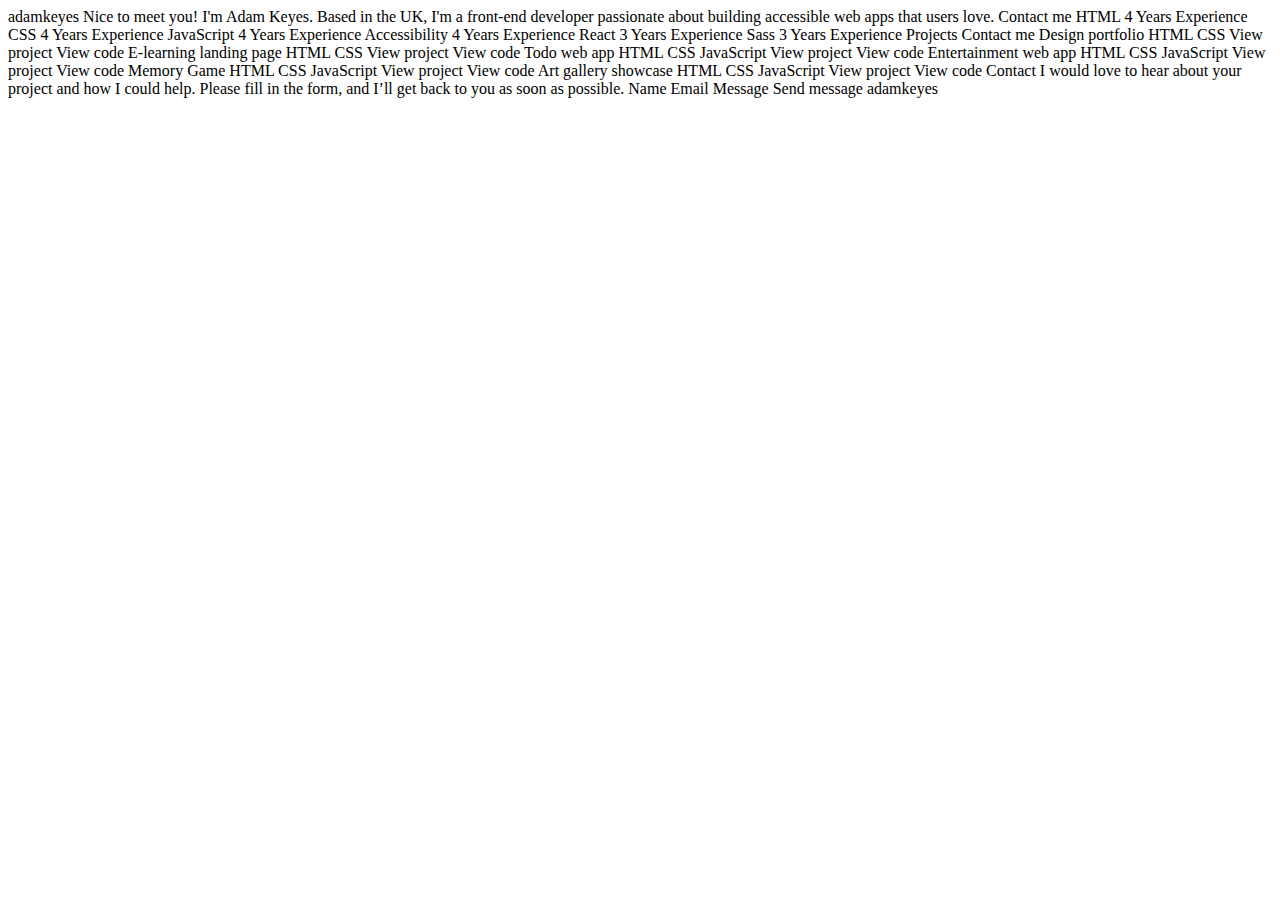
==== index.html @ 430f77c6 "first commit" ====
<!DOCTYPE html>
<html lang="en">
<head>
  <meta charset="UTF-8">
  <meta name="viewport" content="width=device-width, initial-scale=1.0">

  <link rel="icon" type="image/png" sizes="32x32" href="./assets/images/favicon-32x32.png">
  
  <title>Frontend Mentor | Single-page developer portfolio</title>
</head>
<body>

  adamkeyes

  Nice to meet you! I'm Adam Keyes.

  Based in the UK, I'm a front-end developer passionate about 
  building accessible web apps that users love.

  Contact me

  HTML
  4 Years Experience

  CSS
  4 Years Experience

  JavaScript
  4 Years Experience

  Accessibility
  4 Years Experience

  React
  3 Years Experience

  Sass
  3 Years Experience

  Projects

  Contact me

  Design portfolio
  HTML CSS
  View project
  View code

  E-learning landing page
  HTML CSS
  View project
  View code

  Todo web app
  HTML CSS JavaScript
  View project
  View code

  Entertainment web app
  HTML CSS JavaScript
  View project
  View code

  Memory Game
  HTML CSS JavaScript
  View project
  View code

  Art gallery showcase
  HTML CSS JavaScript
  View project
  View code

  Contact

  I would love to hear about your project and how I could help. Please 
  fill in the form, and I’ll get back to you as soon as possible.

  Name
  Email
  Message

  Send message

  adamkeyes

</body>
</html>
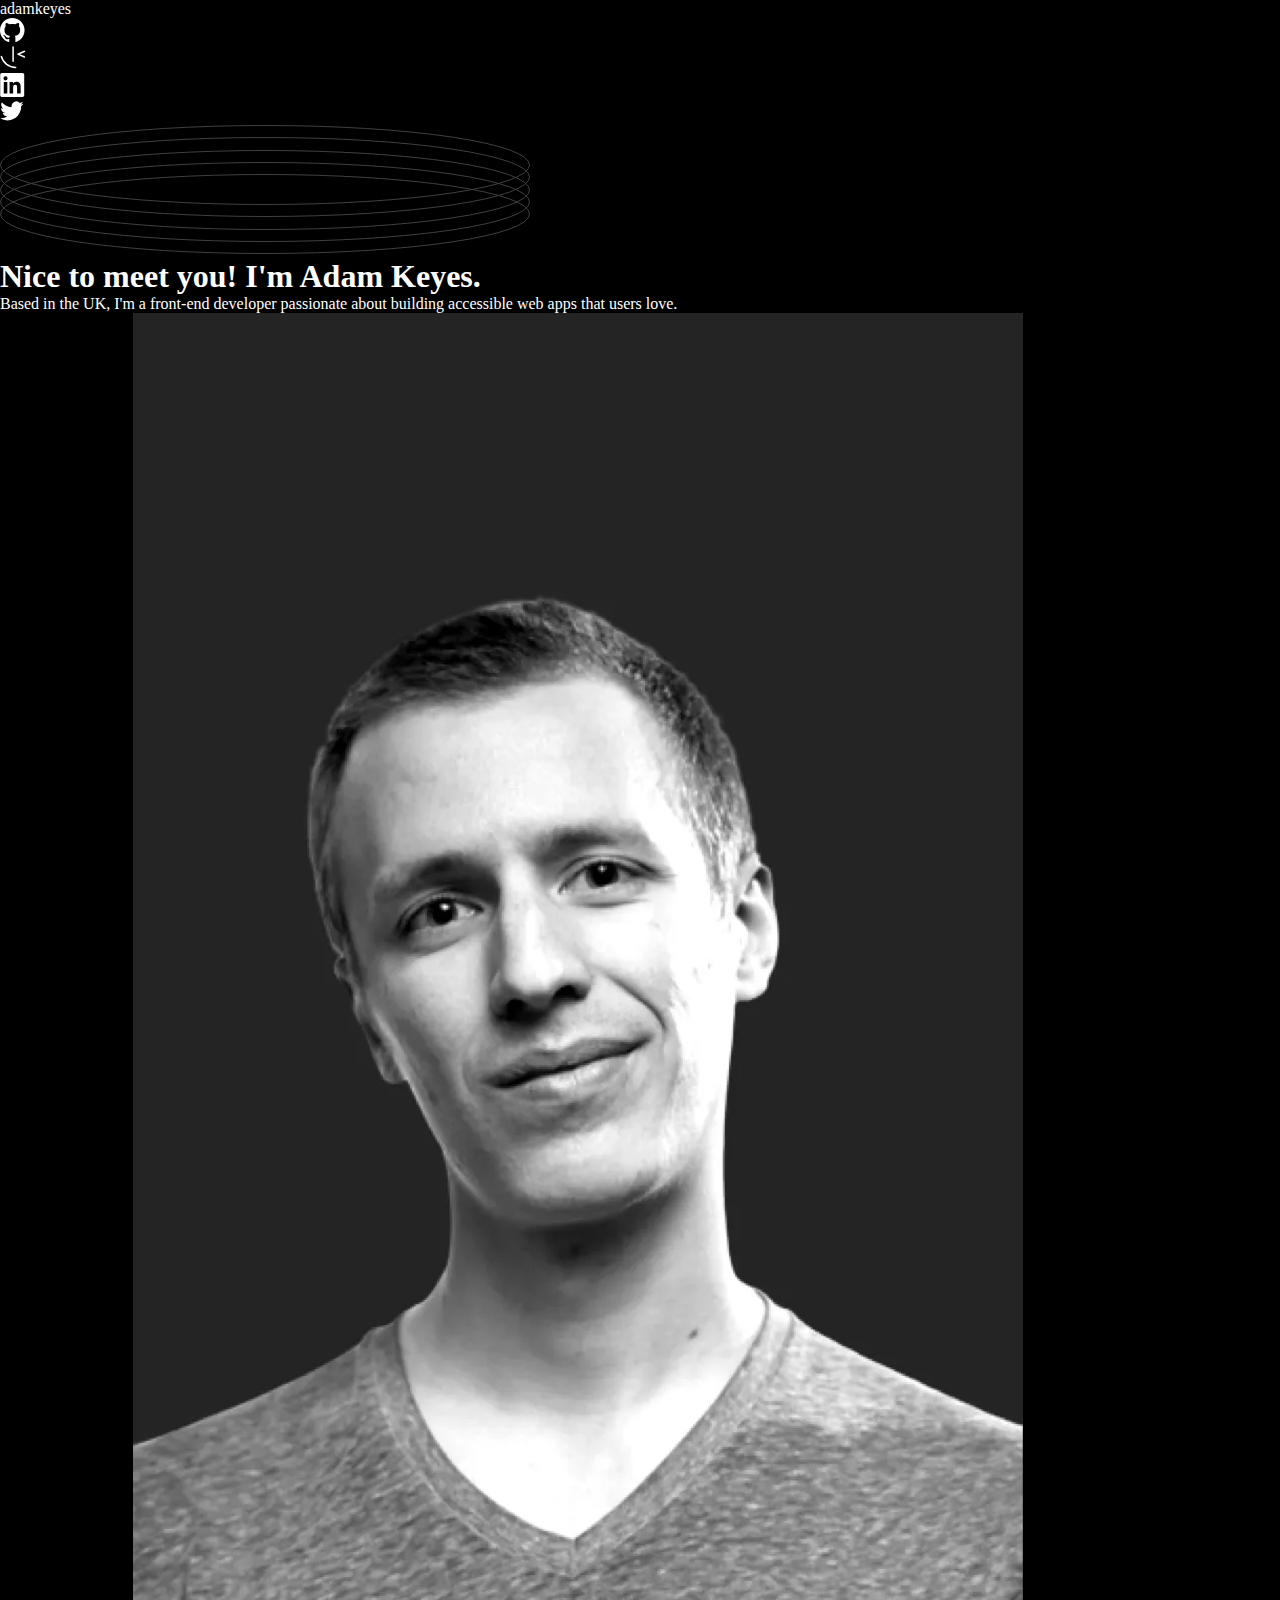
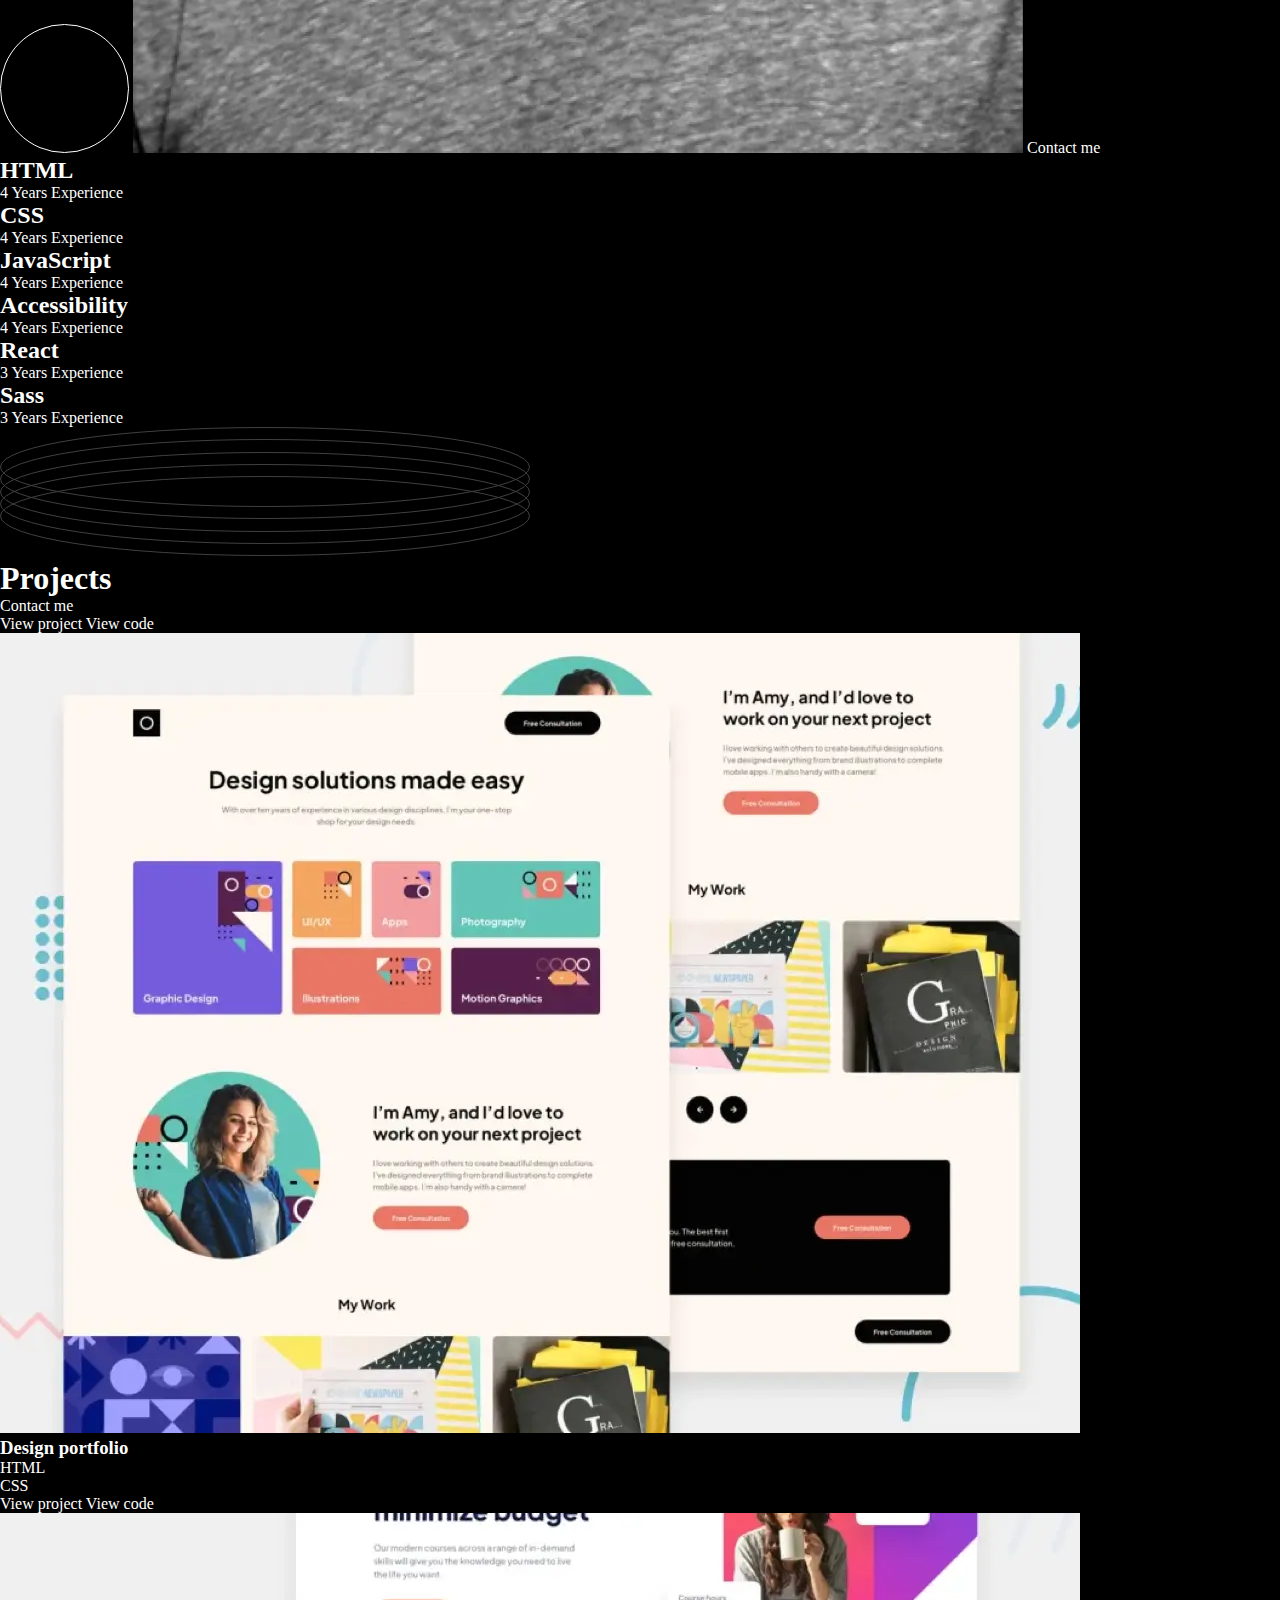
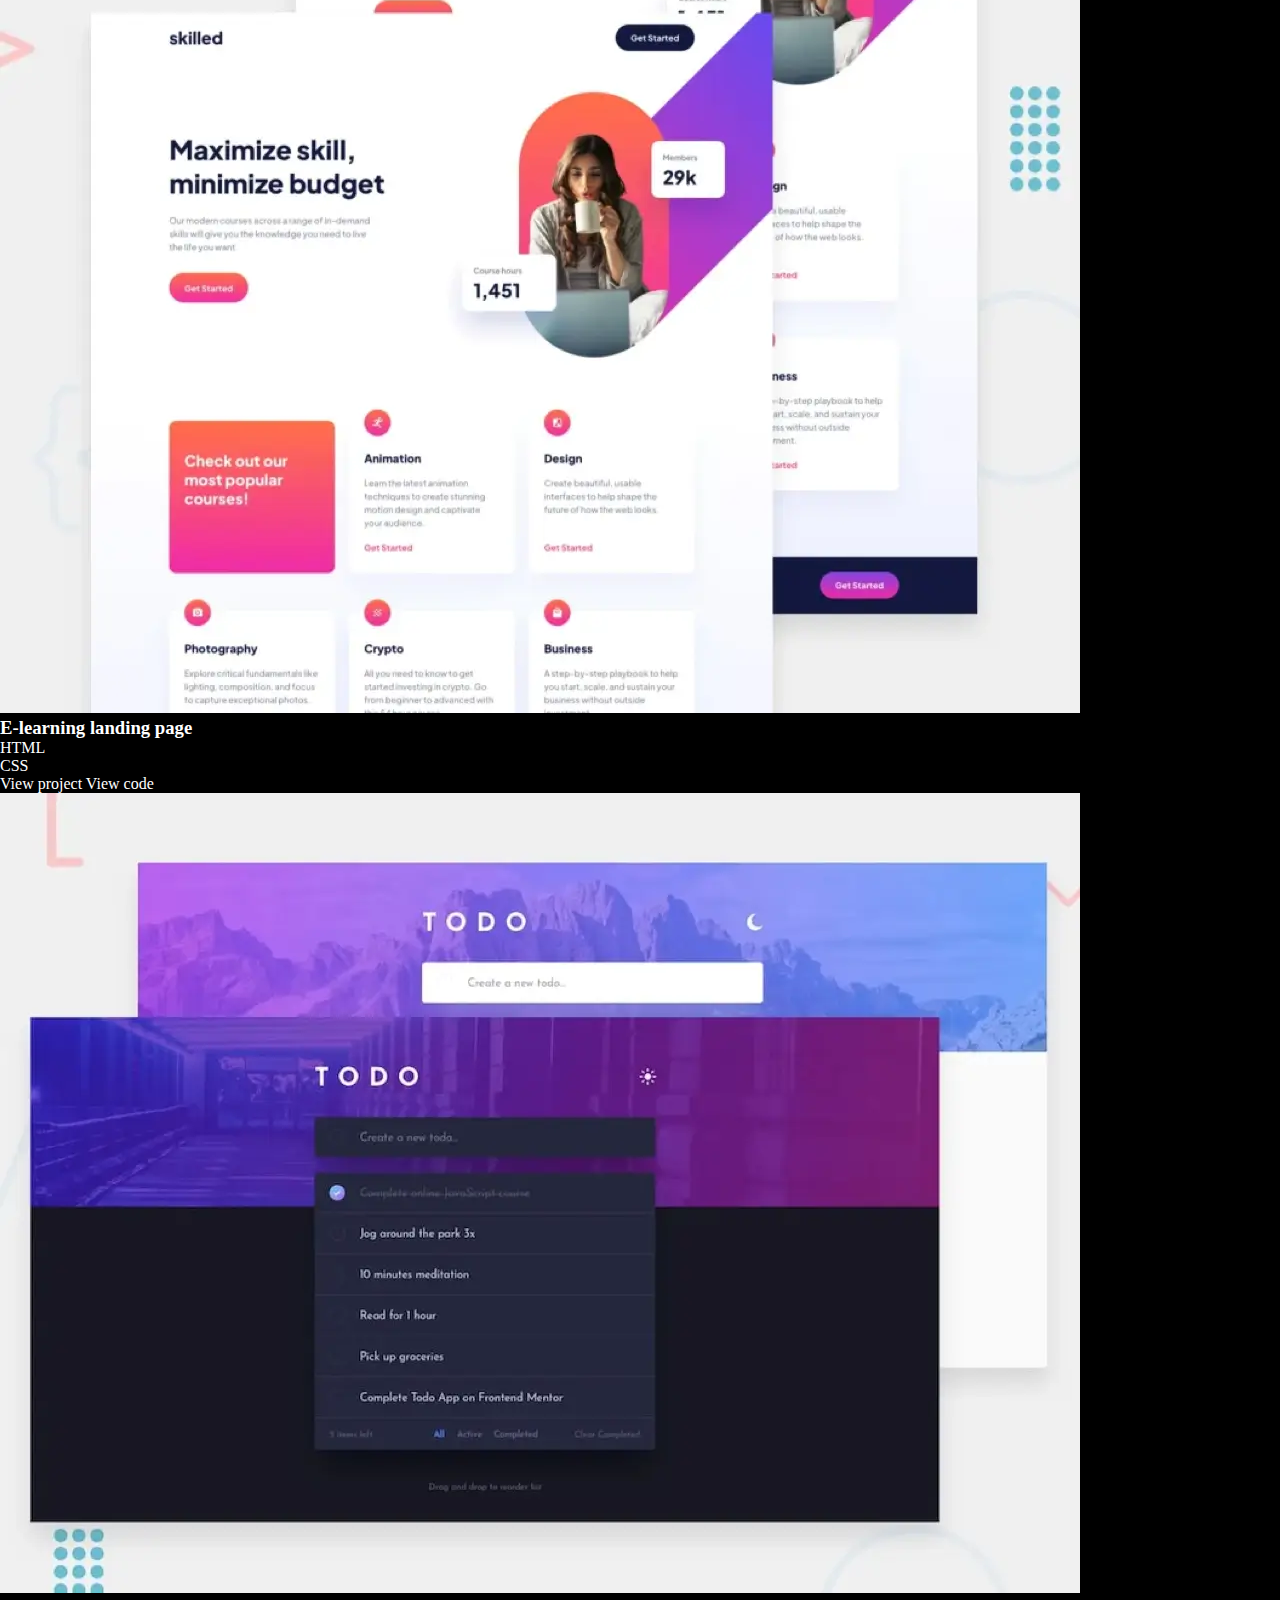
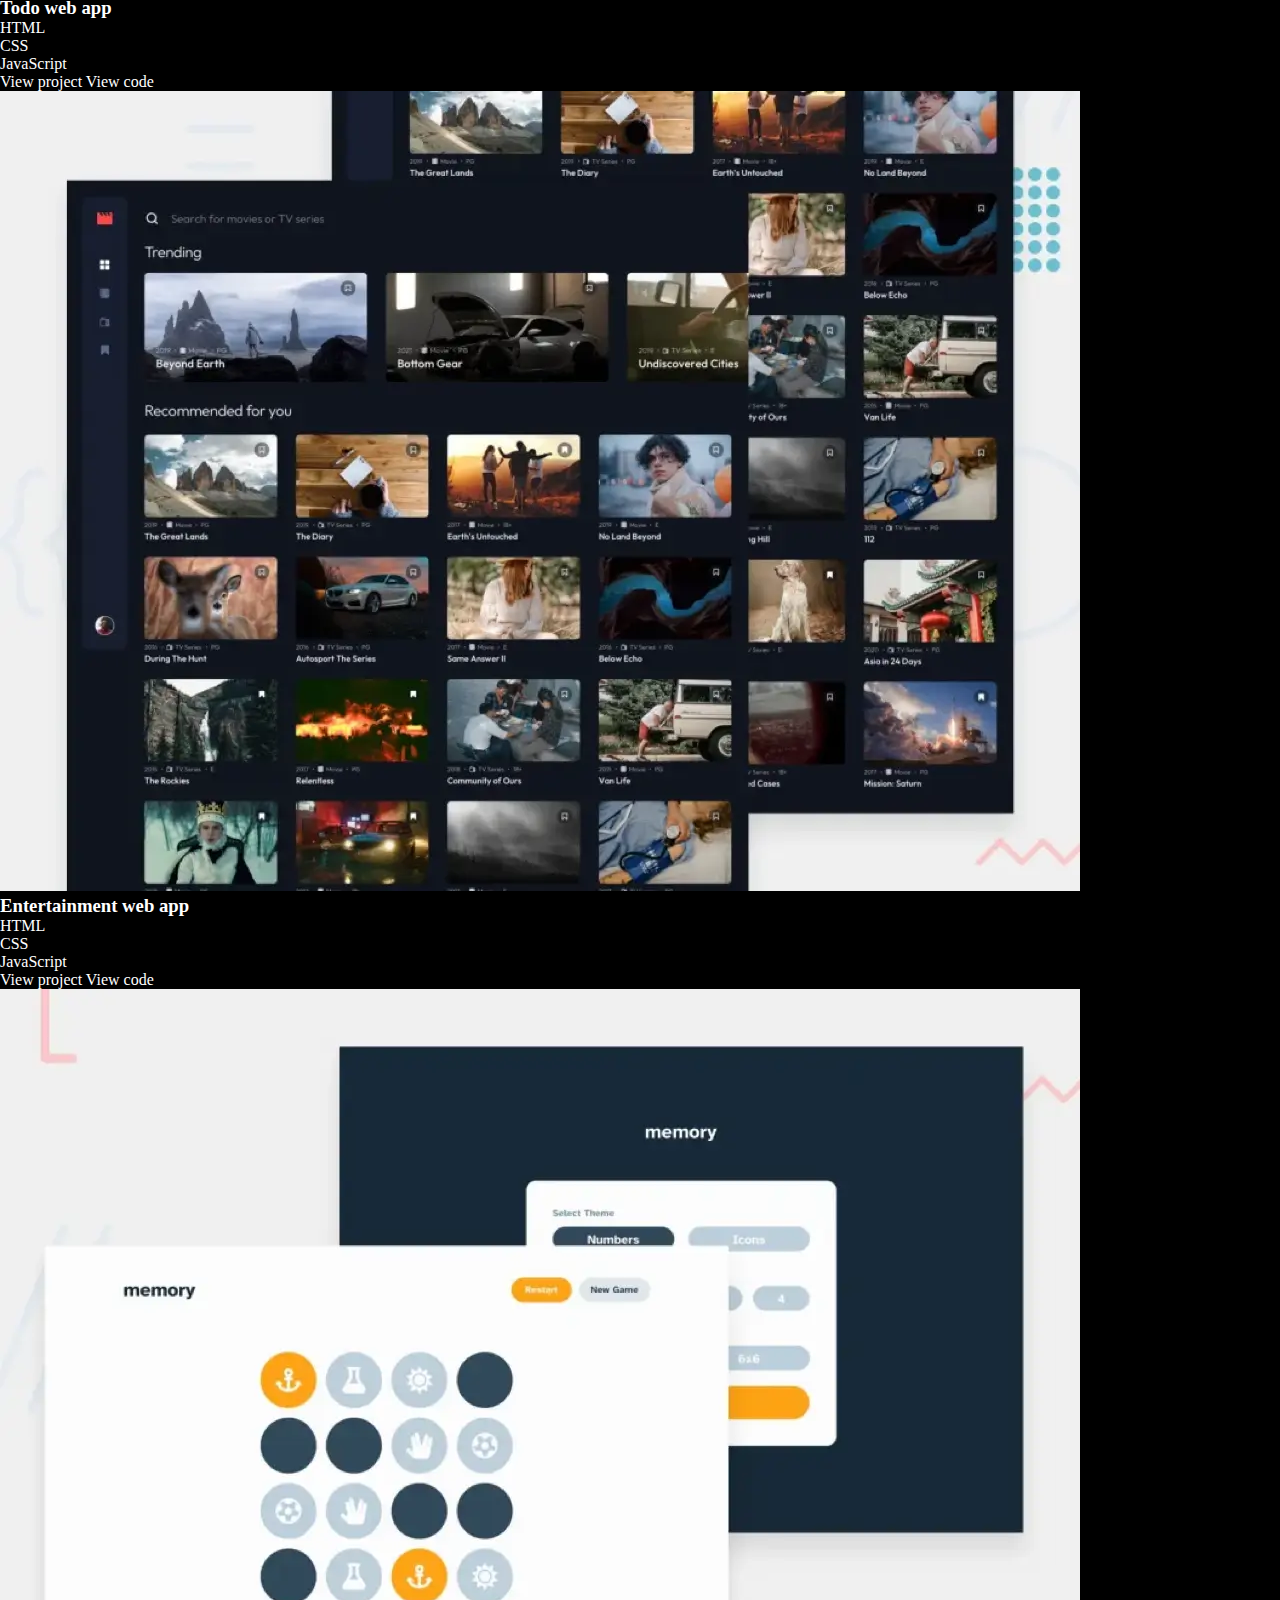
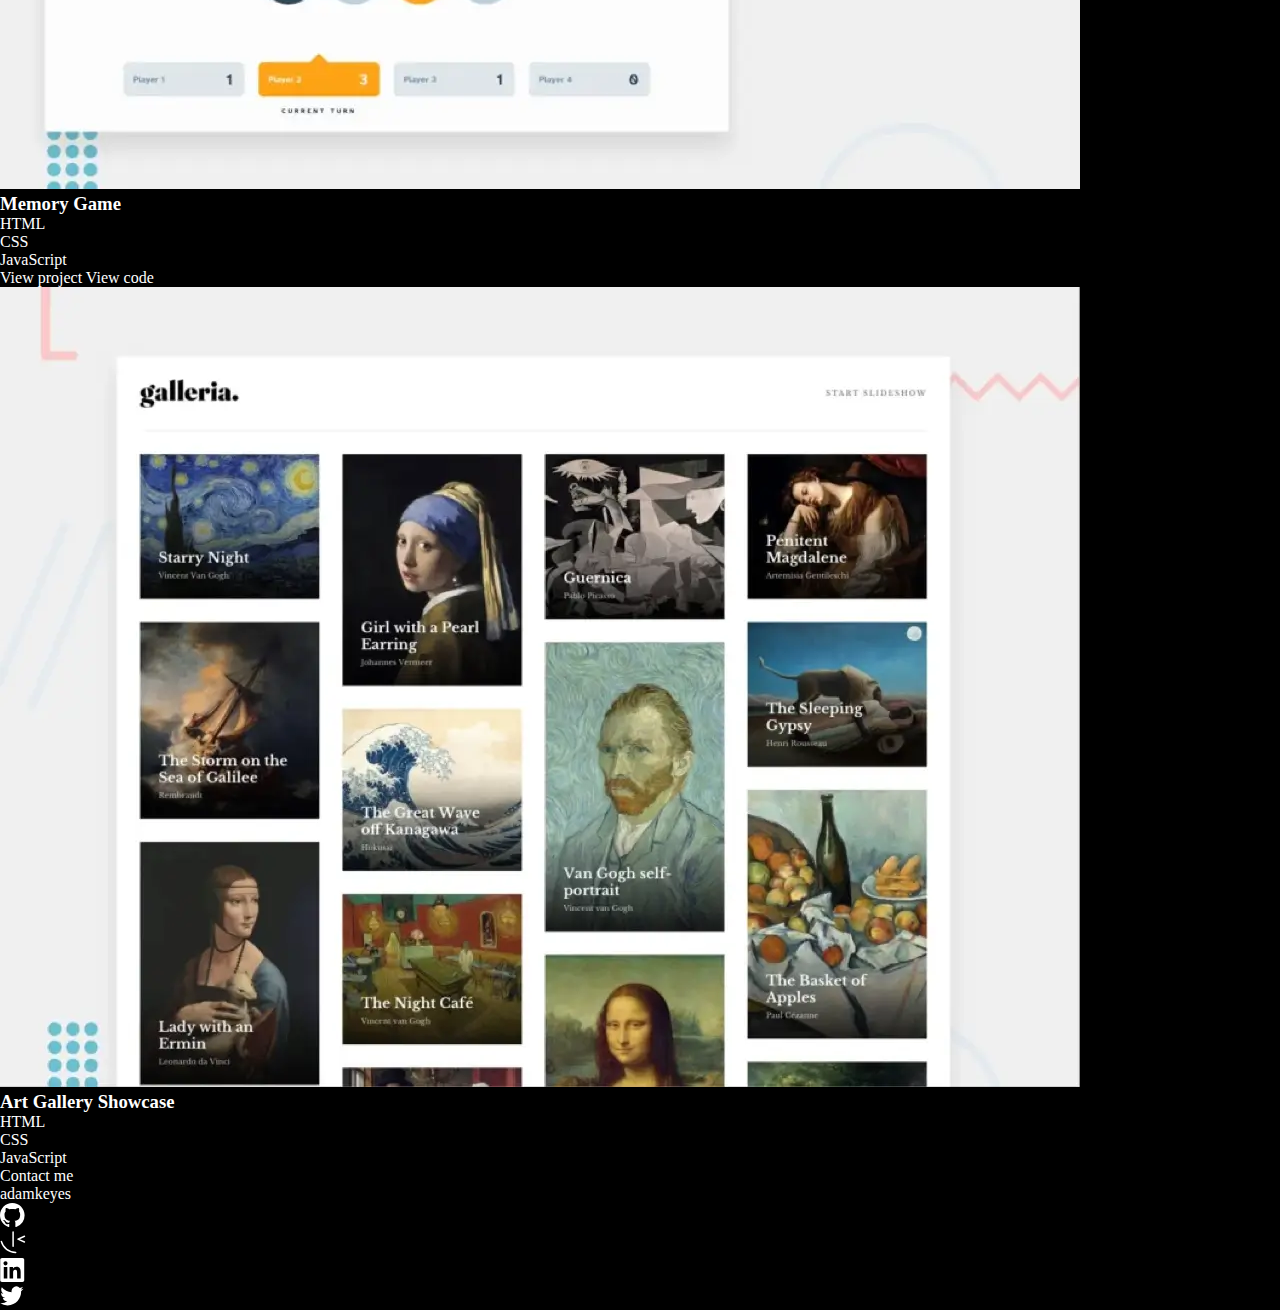
==== commit 007ba6fa: "website structure update" ====
--- a/index.html
+++ b/index.html
@@ -1,88 +1,303 @@
 <!DOCTYPE html>
 <html lang="en">
+
 <head>
-  <meta charset="UTF-8">
-  <meta name="viewport" content="width=device-width, initial-scale=1.0">
-
-  <link rel="icon" type="image/png" sizes="32x32" href="./assets/images/favicon-32x32.png">
-  
+  <meta charset="UTF-8" />
+  <meta name="viewport" content="width=device-width, initial-scale=1.0" />
+  <link rel="stylesheet" href="./styles.css" />
+  <link rel="icon" type="image/png" sizes="32x32" href="./starter-code/assets/images/favicon-32x32.png" />
+
   <title>Frontend Mentor | Single-page developer portfolio</title>
 </head>
+
 <body>
-
-  adamkeyes
-
-  Nice to meet you! I'm Adam Keyes.
-
-  Based in the UK, I'm a front-end developer passionate about 
-  building accessible web apps that users love.
-
-  Contact me
-
-  HTML
-  4 Years Experience
-
-  CSS
-  4 Years Experience
-
-  JavaScript
-  4 Years Experience
-
-  Accessibility
-  4 Years Experience
-
-  React
-  3 Years Experience
-
-  Sass
-  3 Years Experience
-
-  Projects
-
-  Contact me
-
-  Design portfolio
-  HTML CSS
-  View project
-  View code
-
-  E-learning landing page
-  HTML CSS
-  View project
-  View code
-
-  Todo web app
-  HTML CSS JavaScript
-  View project
-  View code
-
-  Entertainment web app
-  HTML CSS JavaScript
-  View project
-  View code
-
-  Memory Game
-  HTML CSS JavaScript
-  View project
-  View code
-
-  Art gallery showcase
-  HTML CSS JavaScript
-  View project
-  View code
-
-  Contact
-
-  I would love to hear about your project and how I could help. Please 
-  fill in the form, and I’ll get back to you as soon as possible.
-
-  Name
-  Email
-  Message
-
-  Send message
-
-  adamkeyes
+  <!-- Social Links Section -->
+  <section class="social-links">
+    <span class="social-links__username">adamkeyes</span>
+    <ul class="social-links__social-links-container">
+      <li class="social-links__link-container">
+        <a class="social-links__github-link" href="#" target="_blank">
+          <svg class="social-links__icon" xmlns="http://www.w3.org/2000/svg" width="25" height="24">
+            <path fill="#FFF" fill-rule="evenodd"
+              d="M12.304 0C5.506 0 0 5.506 0 12.304c0 5.444 3.522 10.042 8.413 11.672.615.108.845-.261.845-.584 0-.292-.015-1.261-.015-2.291-3.091.569-3.891-.754-4.137-1.446-.138-.354-.738-1.446-1.261-1.738-.43-.23-1.046-.8-.016-.815.97-.015 1.661.892 1.892 1.261 1.107 1.86 2.876 1.338 3.584 1.015.107-.8.43-1.338.784-1.646-2.738-.307-5.598-1.368-5.598-6.074 0-1.338.477-2.446 1.26-3.307-.122-.308-.553-1.569.124-3.26 0 0 1.03-.323 3.383 1.26.985-.276 2.03-.415 3.076-.415 1.046 0 2.092.139 3.076.416 2.353-1.6 3.384-1.261 3.384-1.261.676 1.691.246 2.952.123 3.26.784.861 1.26 1.953 1.26 3.307 0 4.721-2.875 5.767-5.613 6.074.446.385.83 1.123.83 2.277 0 1.645-.015 2.968-.015 3.383 0 .323.231.708.846.584a12.324 12.324 0 0 0 8.382-11.672C24.607 5.506 19.101 0 12.304 0Z" />
+          </svg>
+        </a>
+      </li>
+      <li class="social-links__link-container">
+        <a href="#" target="_blank">
+          <svg class="social-links__icon" xmlns="http://www.w3.org/2000/svg" width="26" height="23">
+            <path fill="#FFF"
+              d="M13.084.23a.751.751 0 0 0-.736.75v14.267a.75.75 0 1 0 1.5 0V.98a.75.75 0 0 0-.763-.75ZM24.44 4.504a.752.752 0 0 0-.284.064l-6.44 2.875a.752.752 0 0 0 0 1.37l6.44 2.884a.75.75 0 0 0 .612-1.369L19.861 8.13l4.907-2.191a.753.753 0 0 0 .38-.99.752.752 0 0 0-.708-.444ZM1.371 9.663a.752.752 0 0 0-.74.938C2.41 17.447 8.603 22.23 15.685 22.23a.75.75 0 1 0 0-1.501A14.053 14.053 0 0 1 2.083 10.225a.75.75 0 0 0-.712-.561v-.001Z" />
+          </svg>
+        </a>
+      </li>
+      <li class="social-links__link-container">
+        <a href="#" target="_blank">
+          <svg class="social-links__icon" xmlns="http://www.w3.org/2000/svg" width="25" height="24">
+            <path fill="#FFF" fill-rule="evenodd"
+              d="M5.551 3.304c-1.14 0-2.067.926-2.067 2.064 0 1.14.928 2.066 2.067 2.066a2.066 2.066 0 0 0 0-4.13ZM3.767 8.998v11.453h3.562L7.33 8.998H3.767Zm5.798 0V20.45l3.554.002.002-5.668c0-1.454.253-2.941 2.132-2.941 1.851 0 1.851 1.755 1.851 3.036v5.571l3.559-.001v-6.28c0-2.834-.517-5.457-4.27-5.457-1.763 0-2.916.997-3.368 1.85h-.05V8.997h-3.41ZM22.435 24H1.982c-.976 0-1.77-.777-1.77-1.732V1.731C.212.776 1.006 0 1.982 0h20.453c.98 0 1.777.776 1.777 1.73v20.538c0 .955-.797 1.732-1.777 1.732Z" />
+          </svg>
+        </a>
+      </li>
+      <li class="social-links__link-container">
+        <a href="#" target="_blank">
+          <svg class="social-links__icon" xmlns="http://www.w3.org/2000/svg" width="24" height="20">
+            <path fill="#FFF"
+              d="M23.492 2.705a9.563 9.563 0 0 1-2.742.751 4.788 4.788 0 0 0 2.1-2.643 9.536 9.536 0 0 1-3.033 1.159 4.778 4.778 0 0 0-8.14 4.357 13.564 13.564 0 0 1-9.844-4.99 4.774 4.774 0 0 0-.646 2.4 4.778 4.778 0 0 0 2.124 3.977 4.765 4.765 0 0 1-2.163-.598v.061a4.778 4.778 0 0 0 3.832 4.684 4.812 4.812 0 0 1-2.158.082 4.78 4.78 0 0 0 4.462 3.316 9.584 9.584 0 0 1-5.932 2.045c-.38 0-.762-.022-1.14-.067a13.508 13.508 0 0 0 7.32 2.146c8.787 0 13.59-7.277 13.59-13.589 0-.205-.004-.412-.013-.617a9.71 9.71 0 0 0 2.381-2.471l.002-.003Z" />
+          </svg>
+        </a>
+      </li>
+    </ul>
+  </section>
+
+  <main>
+    <!-- Hero Section -->
+    <header class="hero-section">
+      <img class="hero-section__pattern-rings" src="./starter-code/assets/images/pattern-rings.svg" />
+      <h1 class="hero-section__heading">
+        Nice to meet you! I'm
+        <span class="hero-section__heading-highlight">Adam Keyes</span>.
+      </h1>
+      <p class="hero-section_body">
+        Based in the UK, I'm a front-end developer passionate about building
+        accessible web apps that users love.
+      </p>
+      <img class="hero-section__pattern-circle" src="./starter-code/assets/images/pattern-circle.svg" alt="" />
+      <img class="hero-section__image" src="./starter-code/assets/images/image-profile-desktop.webp"
+        alt="Image of Adam Keyes" />
+      <a class="hero-section__cta" href="./contact.html">Contact me</a>
+    </header>
+
+    <!-- Experience Section-->
+
+    <section class="experience-section">
+      <div class="experience-section__skill-container">
+        <h2 class="experience-section_skill-name">HTML</h2>
+        <p class="experience-section__skill-experience-length">
+          4 Years Experience
+        </p>
+      </div>
+
+      <div class="experience-section__skill-container">
+        <h2 class="experience-section_skill-name">CSS</h2>
+        <p class="experience-section__skill-experience-length">
+          4 Years Experience
+        </p>
+      </div>
+
+      <div class="experience-section__skill-container">
+        <h2 class="experience-section_skill-name">JavaScript</h2>
+        <p class="experience-section__skill-experience-length">
+          4 Years Experience
+        </p>
+      </div>
+
+      <div class="experience-section__skill-container">
+        <h2 class="experience-section_skill-name">Accessibility</h2>
+        <p class="experience-section__skill-experience-length">
+          4 Years Experience
+        </p>
+      </div>
+
+      <div class="experience-section__skill-container">
+        <h2 class="experience-section_skill-name">React</h2>
+        <p class="experience-section__skill-experience-length">
+          3 Years Experience
+        </p>
+      </div>
+
+      <div class="experience-section__skill-container">
+        <h2 class="experience-section_skill-name">Sass</h2>
+        <p class="experience-section__skill-experience-length">
+          3 Years Experience
+        </p>
+      </div>
+
+      <img class="experience-section__pattern-rings" src="./starter-code/assets/images/pattern-rings.svg" alt="" />
+    </section>
+
+    <!-- Projects Section-->
+
+    <section class="projects-section">
+      <div class="projects-section___header-section">
+        <h1 class="projects-section__header">Projects</h1>
+        <a class="projects-section___cta" href="./contact.html">Contact me</a>
+      </div>
+
+      <div class="projects-section__project-collection-container">
+
+        <!-- Design Portfolio -->
+        <div class="projects-section__single-project-container">
+          <!-- Overlay -->
+          <div class="projects-section__project-thumbnail-overlay">
+            <a class="projects-section__live-site-link" href="#">View project</a>
+            <a class="projects-section__repo-link" href="">View code</a>
+          </div>
+          <!-- Base Thumbnail -->
+          <img class="projects-section__project-thumbnail"
+            src="./starter-code/assets/images/thumbnail-project-1-large.webp"
+            alt="Thumbnail of Design Portfolio project" />
+          <div class="projects-section__project-info-container">
+            <h3 class="projects-section__project-name">Design portfolio</h3>
+            <div class="projects-section__project-skills-container"></div>
+            <p class="projects-section__project-skill">HTML</p>
+            <p class="projects-section__project-skill">CSS</p>
+          </div>
+        </div>
+
+        <!-- E-Learning Landing Page -->
+        <div class="projects-section__single-project-container">
+          <!-- Overlay -->
+          <div class="projects-section__project-thumbnail-overlay">
+            <a class="projects-section__live-site-link" href="#">View project</a>
+            <a class="projects-section__repo-link" href="">View code</a>
+          </div>
+          <!-- Base Thumbnail -->
+          <img class="projects-section__project-thumbnail"
+            src="./starter-code/assets/images/thumbnail-project-2-large.webp"
+            alt="Thumbnail of E-learning landing page project" />
+          <div class="projects-section__project-info-container">
+            <h3 class="projects-section__project-name">
+              E-learning landing page
+            </h3>
+            <div class="projects-section__project-skills-container">
+              <p class="projects-section__project-skill">HTML</p>
+              <p class="projects-section__project-skill">CSS</p>
+            </div>
+          </div>
+
+          <!-- Todo Web App -->
+          <div class="projects-section__single-project-container">
+            <!-- Overlay -->
+            <div class="projects-section__project-thumbnail-overlay">
+              <a class="projects-section__live-site-link" href="#">View project</a>
+              <a class="projects-section__repo-link" href="">View code</a>
+            </div>
+            <!-- Base Thumbnail -->
+            <img class="projects-section__project-thumbnail"
+              src="./starter-code/assets/images/thumbnail-project-3-large.webp"
+              alt="Thumbnail of Todo Web App project" />
+            <div class="projects-section__project-info-container">
+              <h3 class="projects-section__project-name">
+                Todo web app
+              </h3>
+              <div class="projects-section__project-skills-container">
+                <p class="projects-section__project-skill">HTML</p>
+                <p class="projects-section__project-skill">CSS</p>
+                <p class="projects-section__project-skill">JavaScript</p>
+              </div>
+            </div>
+
+            <!-- Entertainment Web App-->
+            <div class="projects-section__single-project-container">
+              <!-- Overlay -->
+              <div class="projects-section__project-thumbnail-overlay">
+                <a class="projects-section__live-site-link" href="#">View project</a>
+                <a class="projects-section__repo-link" href="">View code</a>
+              </div>
+              <!-- Base Thumbnail -->
+              <img class="projects-section__project-thumbnail"
+                src="./starter-code/assets/images/thumbnail-project-4-large.webp"
+                alt="Thumbnail of Entertainment Web App project" />
+              <div class="projects-section__project-info-container">
+                <h3 class="projects-section__project-name">
+                  Entertainment web app
+                </h3>
+                <div class="projects-section__project-skills-container">
+                  <p class="projects-section__project-skill">HTML</p>
+                  <p class="projects-section__project-skill">CSS</p>
+                  <p class="projects-section__project-skill">JavaScript</p>
+                </div>
+              </div>
+
+              <!-- Memory Game -->
+              <div class="projects-section__single-project-container">
+                <!-- Overlay -->
+                <div class="projects-section__project-thumbnail-overlay">
+                  <a class="projects-section__live-site-link" href="#">View project</a>
+                  <a class="projects-section__repo-link" href="">View code</a>
+                </div>
+                <!-- Base Thumbnail -->
+                <img class="projects-section__project-thumbnail"
+                  src="./starter-code/assets/images/thumbnail-project-5-large.webp"
+                  alt="Thumbnail of Memory Game project" />
+                <div class="projects-section__project-info-container">
+                  <h3 class="projects-section__project-name">
+                    Memory Game
+                  </h3>
+                  <div class="projects-section__project-skills-container">
+                    <p class="projects-section__project-skill">HTML</p>
+                    <p class="projects-section__project-skill">CSS</p>
+                    <p class="projects-section__project-skill">JavaScript</p>
+                  </div>
+                </div>
+
+                <!-- Art Gallery Showcase -->
+                <div class="projects-section__single-project-container">
+                  <!-- Overlay -->
+                  <div class="projects-section__project-thumbnail-overlay">
+                    <a class="projects-section__live-site-link" href="#">View project</a>
+                    <a class="projects-section__repo-link" href="">View code</a>
+                  </div>
+                  <!-- Base Thumbnail -->
+                  <img class="projects-section__project-thumbnail"
+                    src="./starter-code/assets/images/thumbnail-project-6-large.webp"
+                    alt="Thumbnail of Art Gallery Showcase project" />
+                  <div class="projects-section__project-info-container">
+                    <h3 class="projects-section__project-name">
+                      Art Gallery Showcase
+                    </h3>
+                    <div class="projects-section__project-skills-container"></div>
+                    <p class="projects-section__project-skill">HTML</p>
+                    <p class="projects-section__project-skill">CSS</p>
+                    <p class="projects-section__project-skill">JavaScript</p>
+                  </div>
+                </div>
+              </div>
+              <a class="projects-section___cta" href="./contact.html">Contact me</a>
+
+    </section>
+  </main>
+
+  <section class="social-links">
+    <span class="social-links__username">adamkeyes</span>
+    <ul class="social-links__social-links-container">
+      <li class="social-links__link-container">
+        <a class="social-links__github-link" href="#" target="_blank">
+          <svg class="social-links__icon" xmlns="http://www.w3.org/2000/svg" width="25" height="24">
+            <path fill="#FFF" fill-rule="evenodd"
+              d="M12.304 0C5.506 0 0 5.506 0 12.304c0 5.444 3.522 10.042 8.413 11.672.615.108.845-.261.845-.584 0-.292-.015-1.261-.015-2.291-3.091.569-3.891-.754-4.137-1.446-.138-.354-.738-1.446-1.261-1.738-.43-.23-1.046-.8-.016-.815.97-.015 1.661.892 1.892 1.261 1.107 1.86 2.876 1.338 3.584 1.015.107-.8.43-1.338.784-1.646-2.738-.307-5.598-1.368-5.598-6.074 0-1.338.477-2.446 1.26-3.307-.122-.308-.553-1.569.124-3.26 0 0 1.03-.323 3.383 1.26.985-.276 2.03-.415 3.076-.415 1.046 0 2.092.139 3.076.416 2.353-1.6 3.384-1.261 3.384-1.261.676 1.691.246 2.952.123 3.26.784.861 1.26 1.953 1.26 3.307 0 4.721-2.875 5.767-5.613 6.074.446.385.83 1.123.83 2.277 0 1.645-.015 2.968-.015 3.383 0 .323.231.708.846.584a12.324 12.324 0 0 0 8.382-11.672C24.607 5.506 19.101 0 12.304 0Z" />
+          </svg>
+        </a>
+      </li>
+      <li class="social-links__link-container">
+        <a href="#" target="_blank">
+          <svg class="social-links__icon" xmlns="http://www.w3.org/2000/svg" width="26" height="23">
+            <path fill="#FFF"
+              d="M13.084.23a.751.751 0 0 0-.736.75v14.267a.75.75 0 1 0 1.5 0V.98a.75.75 0 0 0-.763-.75ZM24.44 4.504a.752.752 0 0 0-.284.064l-6.44 2.875a.752.752 0 0 0 0 1.37l6.44 2.884a.75.75 0 0 0 .612-1.369L19.861 8.13l4.907-2.191a.753.753 0 0 0 .38-.99.752.752 0 0 0-.708-.444ZM1.371 9.663a.752.752 0 0 0-.74.938C2.41 17.447 8.603 22.23 15.685 22.23a.75.75 0 1 0 0-1.501A14.053 14.053 0 0 1 2.083 10.225a.75.75 0 0 0-.712-.561v-.001Z" />
+          </svg>
+        </a>
+      </li>
+      <li class="social-links__link-container">
+        <a href="#" target="_blank">
+          <svg class="social-links__icon" xmlns="http://www.w3.org/2000/svg" width="25" height="24">
+            <path fill="#FFF" fill-rule="evenodd"
+              d="M5.551 3.304c-1.14 0-2.067.926-2.067 2.064 0 1.14.928 2.066 2.067 2.066a2.066 2.066 0 0 0 0-4.13ZM3.767 8.998v11.453h3.562L7.33 8.998H3.767Zm5.798 0V20.45l3.554.002.002-5.668c0-1.454.253-2.941 2.132-2.941 1.851 0 1.851 1.755 1.851 3.036v5.571l3.559-.001v-6.28c0-2.834-.517-5.457-4.27-5.457-1.763 0-2.916.997-3.368 1.85h-.05V8.997h-3.41ZM22.435 24H1.982c-.976 0-1.77-.777-1.77-1.732V1.731C.212.776 1.006 0 1.982 0h20.453c.98 0 1.777.776 1.777 1.73v20.538c0 .955-.797 1.732-1.777 1.732Z" />
+          </svg>
+        </a>
+      </li>
+      <li class="social-links__link-container">
+        <a href="#" target="_blank">
+          <svg class="social-links__icon" xmlns="http://www.w3.org/2000/svg" width="24" height="20">
+            <path fill="#FFF"
+              d="M23.492 2.705a9.563 9.563 0 0 1-2.742.751 4.788 4.788 0 0 0 2.1-2.643 9.536 9.536 0 0 1-3.033 1.159 4.778 4.778 0 0 0-8.14 4.357 13.564 13.564 0 0 1-9.844-4.99 4.774 4.774 0 0 0-.646 2.4 4.778 4.778 0 0 0 2.124 3.977 4.765 4.765 0 0 1-2.163-.598v.061a4.778 4.778 0 0 0 3.832 4.684 4.812 4.812 0 0 1-2.158.082 4.78 4.78 0 0 0 4.462 3.316 9.584 9.584 0 0 1-5.932 2.045c-.38 0-.762-.022-1.14-.067a13.508 13.508 0 0 0 7.32 2.146c8.787 0 13.59-7.277 13.59-13.589 0-.205-.004-.412-.013-.617a9.71 9.71 0 0 0 2.381-2.471l.002-.003Z" />
+          </svg>
+        </a>
+      </li>
+    </ul>
+  </section>
+
 
 </body>
-</html>
+
+</html>--- a/styles.css
+++ b/styles.css
@@ -0,0 +1,8 @@
+* {
+    box-sizing: border-box;
+    margin: 0;
+    padding: 0;
+    text-decoration: none;
+    color: white;
+    background-color: black;
+}
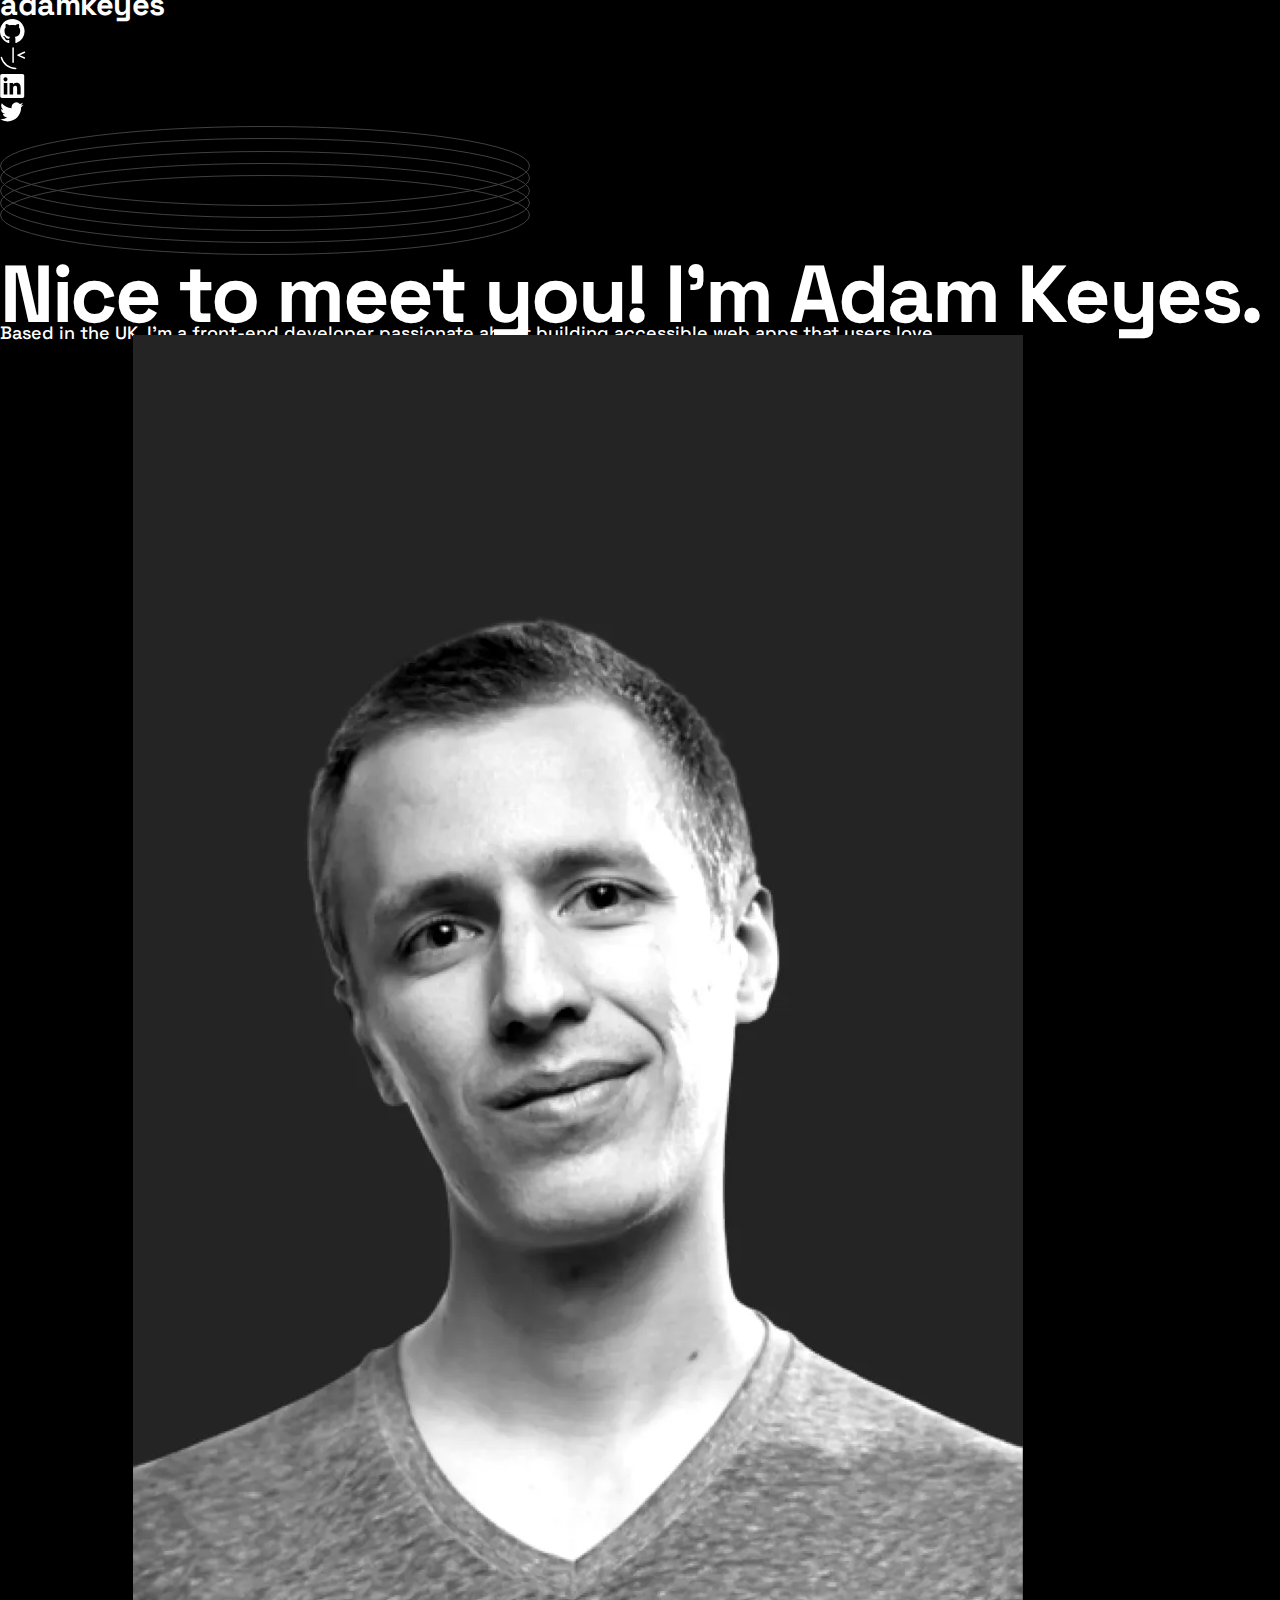
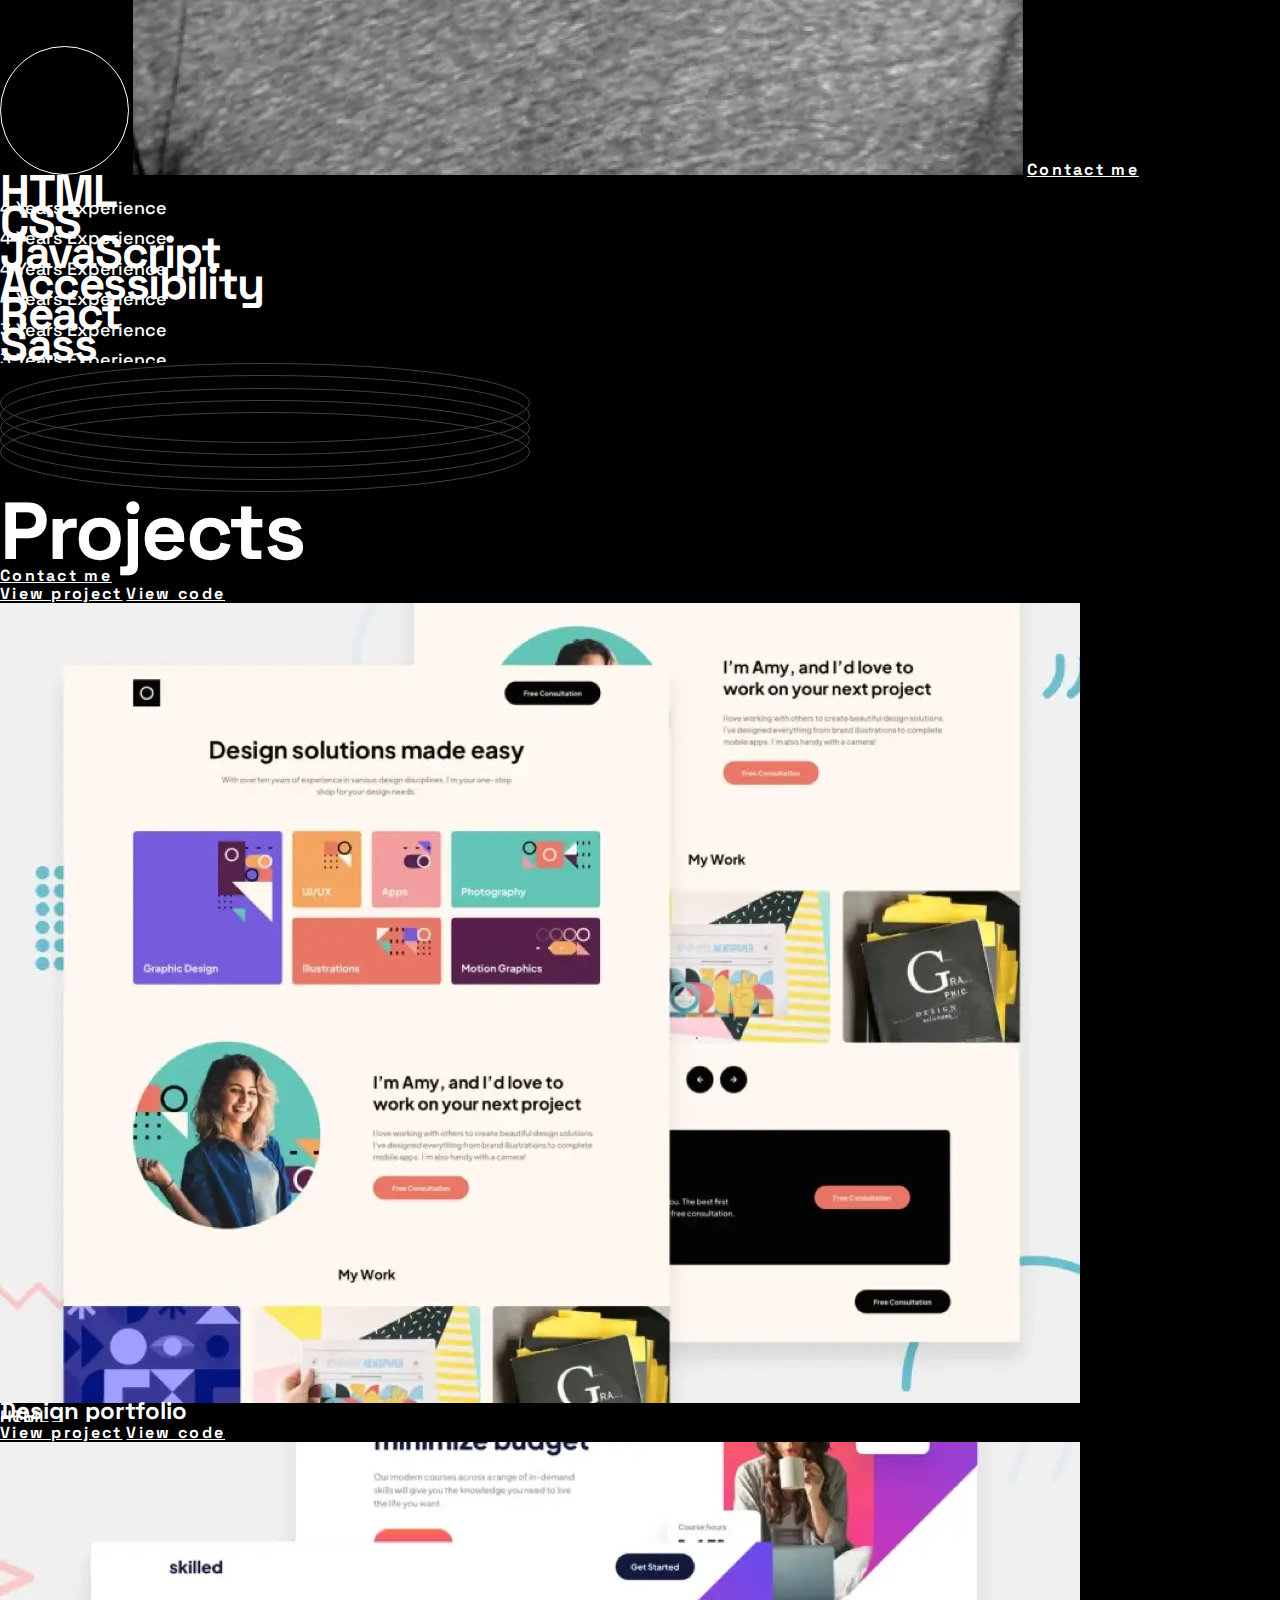
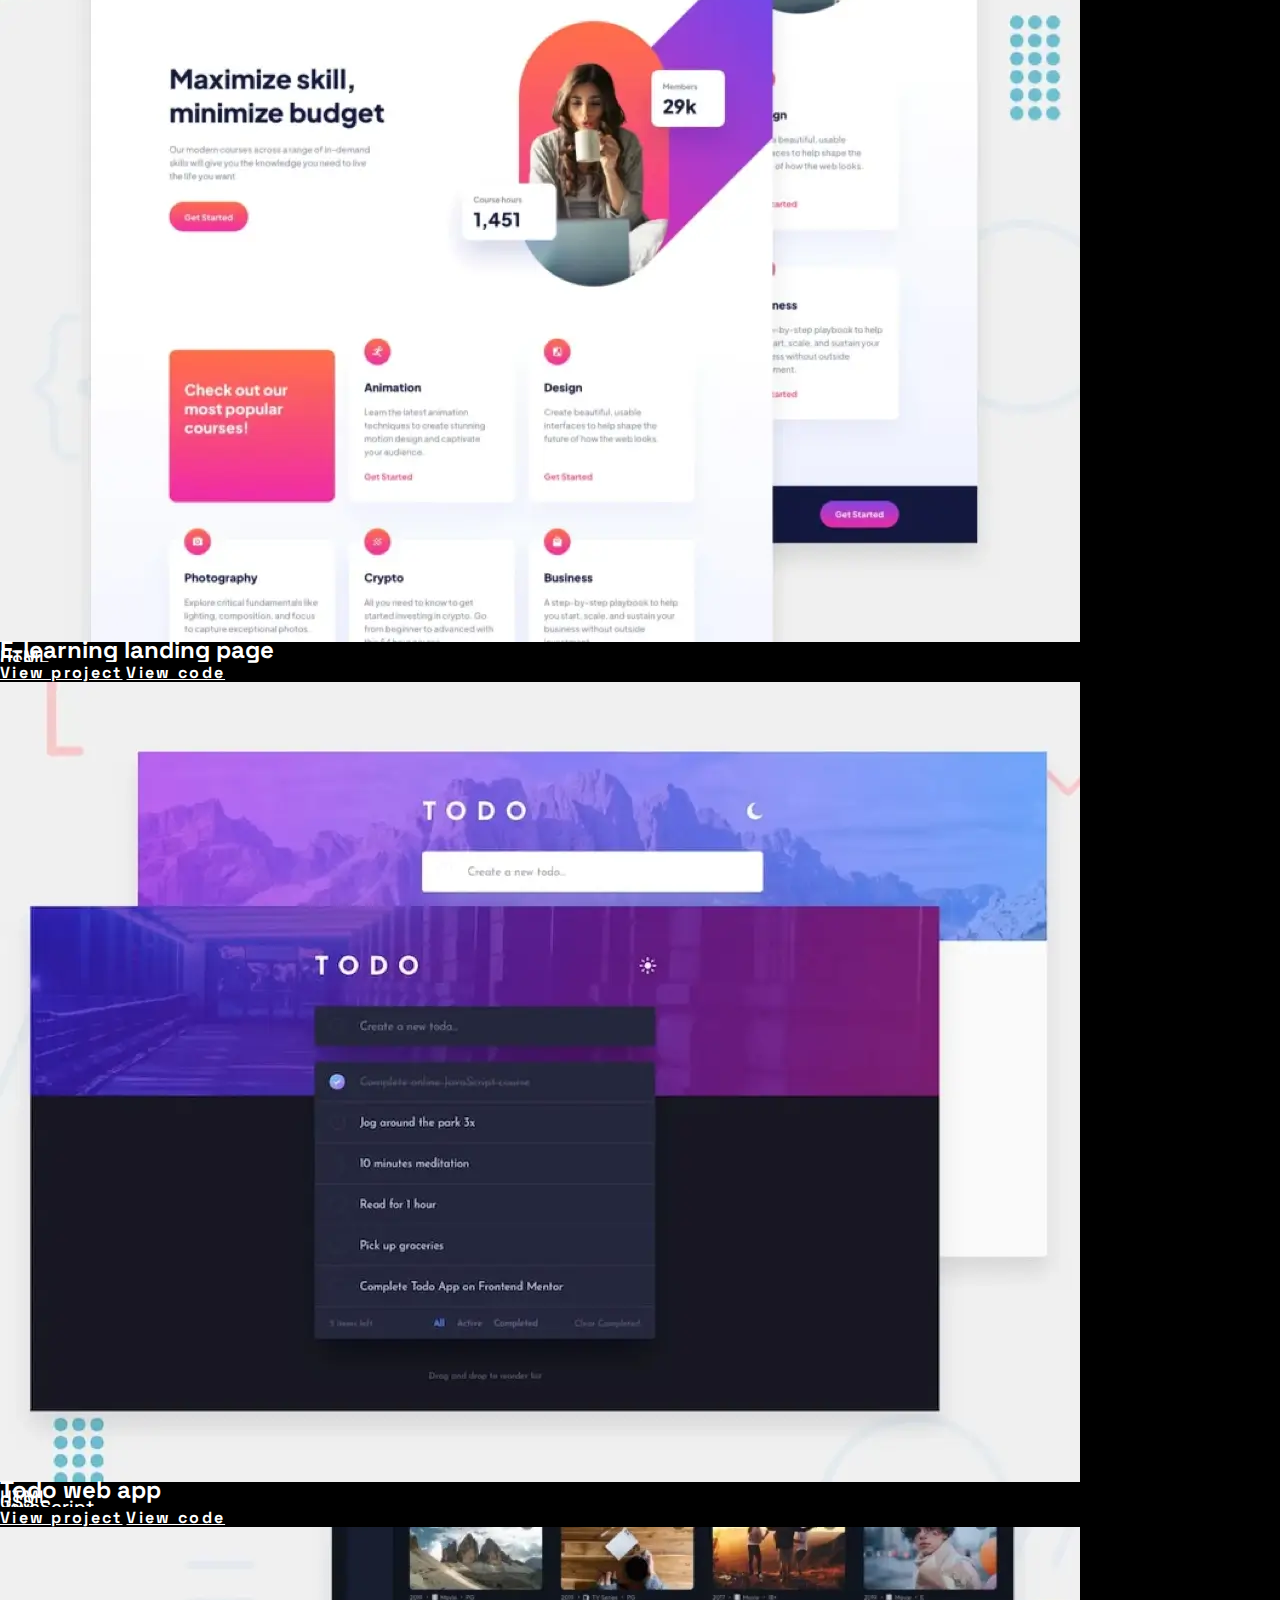
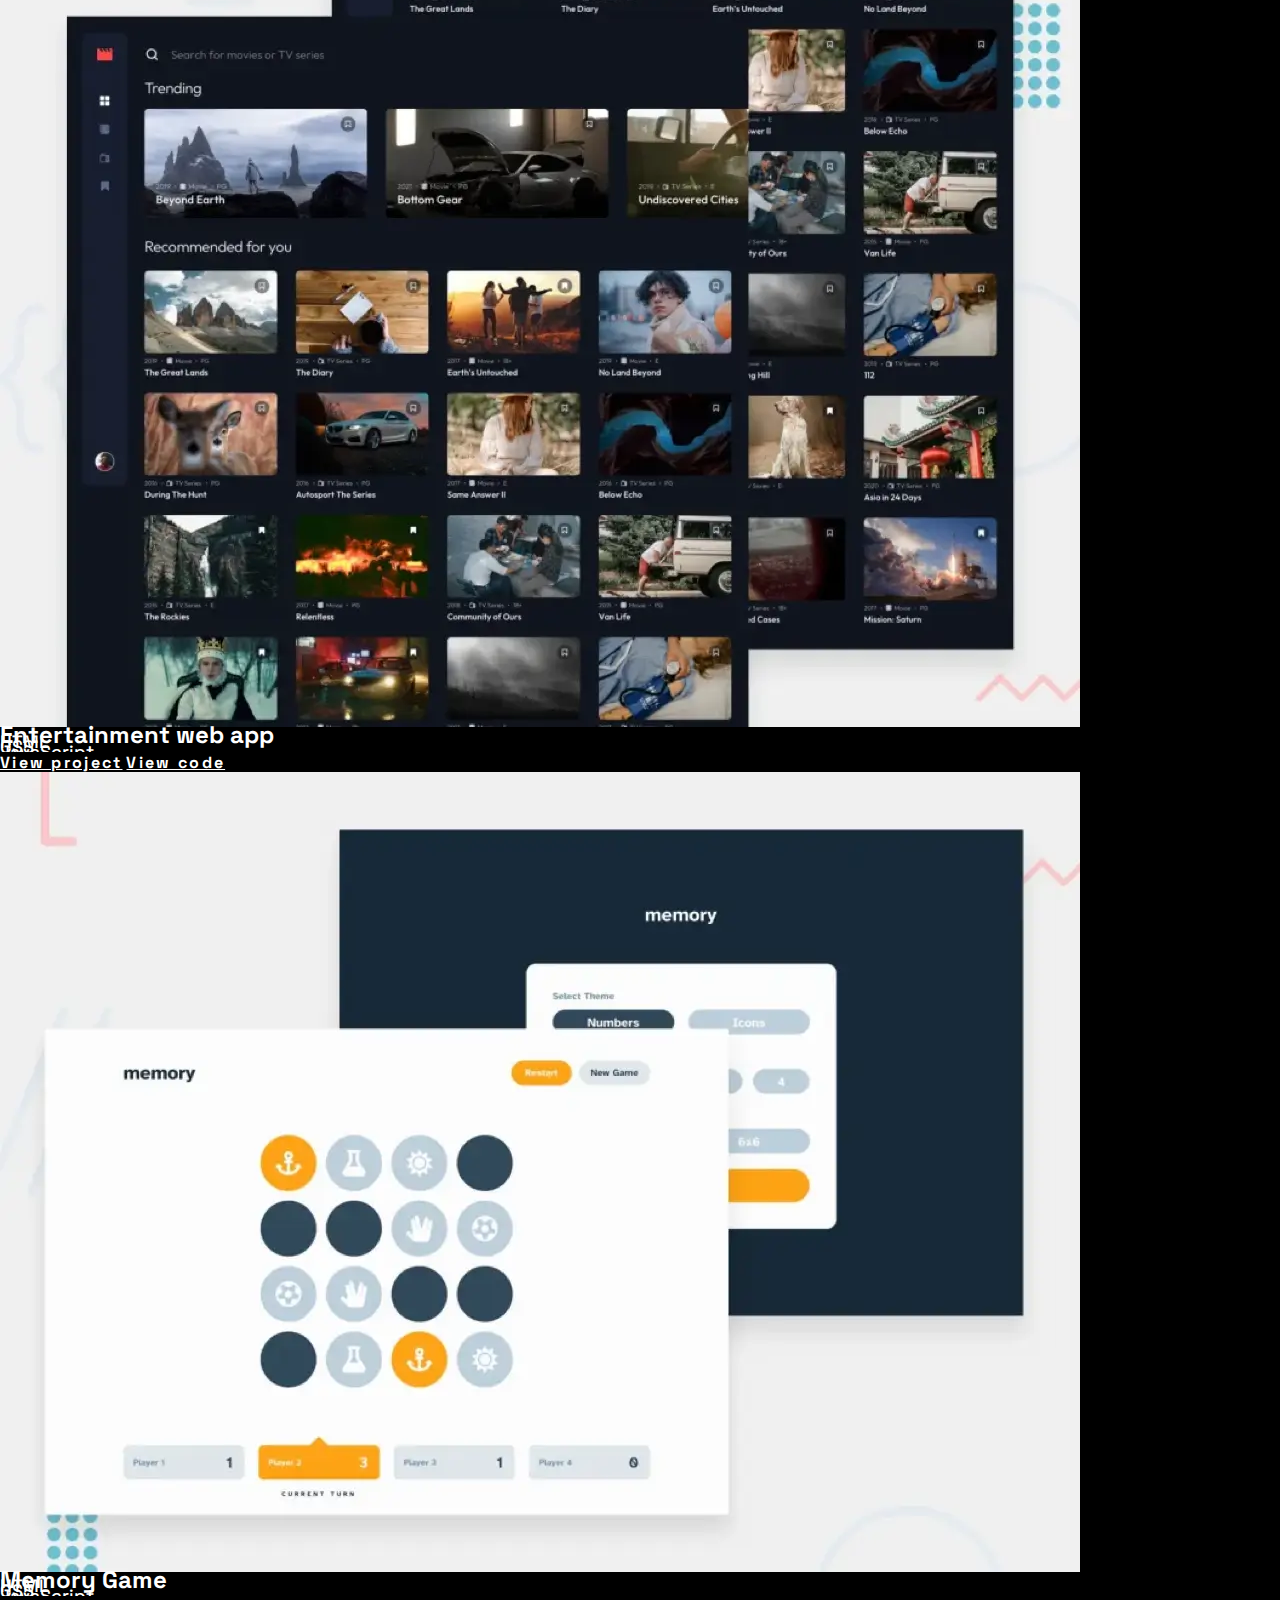
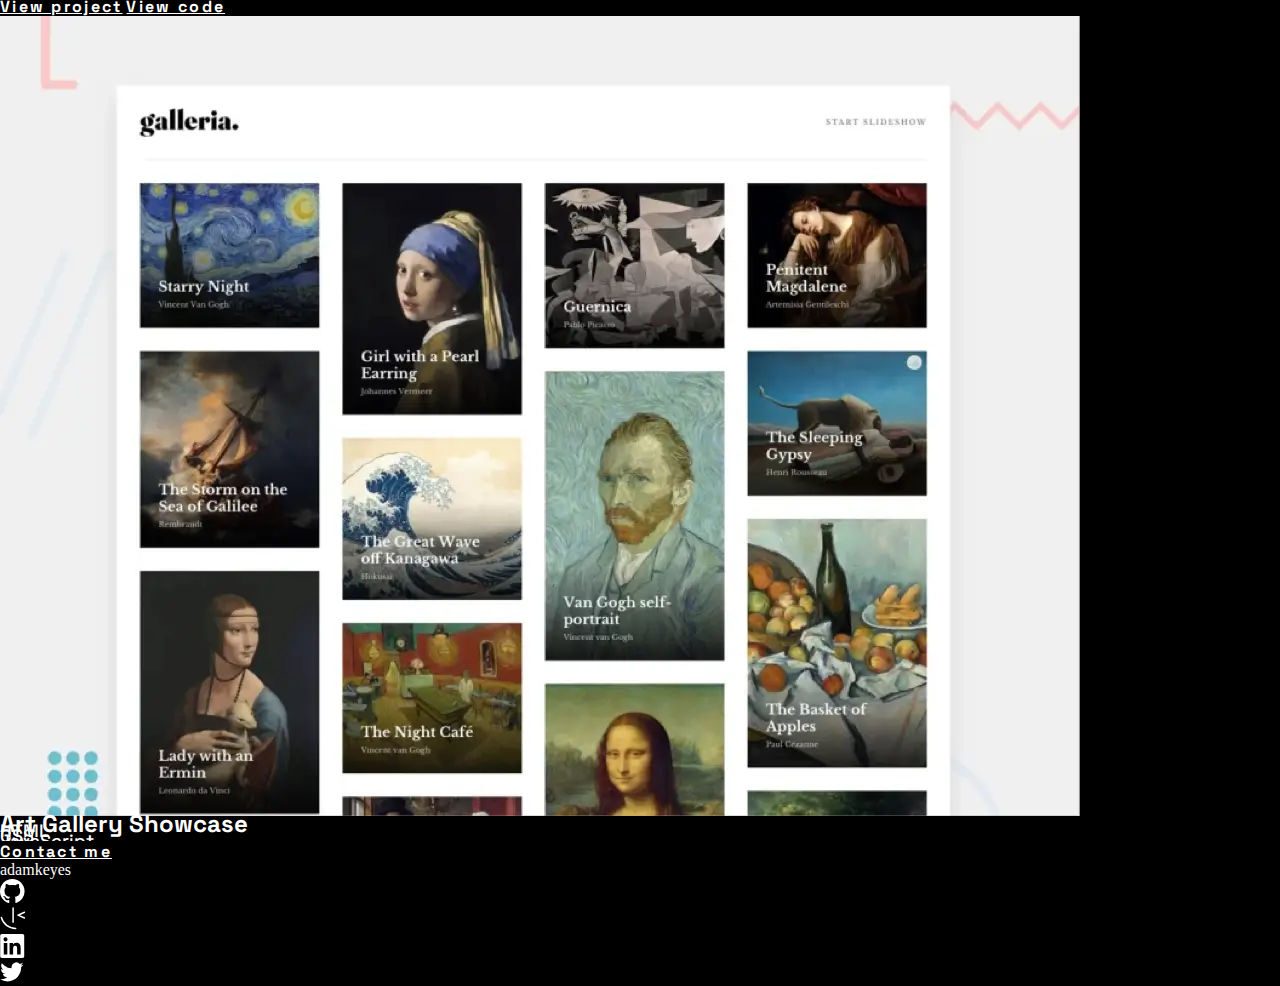
==== commit 0fdfae88: "colour variables and typography classes addition" ====
--- a/index.html
+++ b/index.html
@@ -13,7 +13,7 @@
 <body>
   <!-- Social Links Section -->
   <section class="social-links">
-    <span class="social-links__username">adamkeyes</span>
+    <span class="social-links__username heading-v2">adamkeyes</span>
     <ul class="social-links__social-links-container">
       <li class="social-links__link-container">
         <a class="social-links__github-link" href="#" target="_blank">
@@ -54,61 +54,61 @@
     <!-- Hero Section -->
     <header class="hero-section">
       <img class="hero-section__pattern-rings" src="./starter-code/assets/images/pattern-rings.svg" />
-      <h1 class="hero-section__heading">
+      <h1 class="hero-section__heading heading-xl">
         Nice to meet you! I'm
         <span class="hero-section__heading-highlight">Adam Keyes</span>.
       </h1>
-      <p class="hero-section_body">
+      <p class="hero-section_body body">
         Based in the UK, I'm a front-end developer passionate about building
         accessible web apps that users love.
       </p>
       <img class="hero-section__pattern-circle" src="./starter-code/assets/images/pattern-circle.svg" alt="" />
       <img class="hero-section__image" src="./starter-code/assets/images/image-profile-desktop.webp"
         alt="Image of Adam Keyes" />
-      <a class="hero-section__cta" href="./contact.html">Contact me</a>
+      <a class="hero-section__cta link" href="./contact.html">Contact me</a>
     </header>
 
     <!-- Experience Section-->
 
     <section class="experience-section">
       <div class="experience-section__skill-container">
-        <h2 class="experience-section_skill-name">HTML</h2>
-        <p class="experience-section__skill-experience-length">
+        <h2 class="experience-section_skill-name heading-l">HTML</h2>
+        <p class="experience-section__skill-experience-length body">
           4 Years Experience
         </p>
       </div>
 
       <div class="experience-section__skill-container">
-        <h2 class="experience-section_skill-name">CSS</h2>
-        <p class="experience-section__skill-experience-length">
+        <h2 class="experience-section_skill-name heading-l">CSS</h2>
+        <p class="experience-section__skill-experience-length body">
           4 Years Experience
         </p>
       </div>
 
       <div class="experience-section__skill-container">
-        <h2 class="experience-section_skill-name">JavaScript</h2>
-        <p class="experience-section__skill-experience-length">
+        <h2 class="experience-section_skill-name heading-l">JavaScript</h2>
+        <p class="experience-section__skill-experience-length body">
           4 Years Experience
         </p>
       </div>
 
       <div class="experience-section__skill-container">
-        <h2 class="experience-section_skill-name">Accessibility</h2>
-        <p class="experience-section__skill-experience-length">
+        <h2 class="experience-section_skill-name heading-l">Accessibility</h2>
+        <p class="experience-section__skill-experience-length body">
           4 Years Experience
         </p>
       </div>
 
       <div class="experience-section__skill-container">
-        <h2 class="experience-section_skill-name">React</h2>
-        <p class="experience-section__skill-experience-length">
+        <h2 class="experience-section_skill-name heading-l">React</h2>
+        <p class="experience-section__skill-experience-length body">
           3 Years Experience
         </p>
       </div>
 
       <div class="experience-section__skill-container">
-        <h2 class="experience-section_skill-name">Sass</h2>
-        <p class="experience-section__skill-experience-length">
+        <h2 class="experience-section_skill-name heading-l">Sass</h2>
+        <p class="experience-section__skill-experience-length body">
           3 Years Experience
         </p>
       </div>
@@ -120,8 +120,8 @@
 
     <section class="projects-section">
       <div class="projects-section___header-section">
-        <h1 class="projects-section__header">Projects</h1>
-        <a class="projects-section___cta" href="./contact.html">Contact me</a>
+        <h1 class="projects-section__header heading-xl">Projects</h1>
+        <a class="projects-section___cta link" href="./contact.html">Contact me</a>
       </div>
 
       <div class="projects-section__project-collection-container">
@@ -130,18 +130,18 @@
         <div class="projects-section__single-project-container">
           <!-- Overlay -->
           <div class="projects-section__project-thumbnail-overlay">
-            <a class="projects-section__live-site-link" href="#">View project</a>
-            <a class="projects-section__repo-link" href="">View code</a>
+            <a class="projects-section__live-site-link link" href="#">View project</a>
+            <a class="projects-section__repo-link link" href="">View code</a>
           </div>
           <!-- Base Thumbnail -->
           <img class="projects-section__project-thumbnail"
             src="./starter-code/assets/images/thumbnail-project-1-large.webp"
             alt="Thumbnail of Design Portfolio project" />
           <div class="projects-section__project-info-container">
-            <h3 class="projects-section__project-name">Design portfolio</h3>
-            <div class="projects-section__project-skills-container"></div>
-            <p class="projects-section__project-skill">HTML</p>
-            <p class="projects-section__project-skill">CSS</p>
+            <h3 class="projects-section__project-name heading-m">Design portfolio</h3>
+            <div class="projects-section__project-skill bodys-container"></div>
+            <p class="projects-section__project-skill body">HTML</p>
+            <p class="projects-section__project-skill body">CSS</p>
           </div>
         </div>
 
@@ -149,20 +149,20 @@
         <div class="projects-section__single-project-container">
           <!-- Overlay -->
           <div class="projects-section__project-thumbnail-overlay">
-            <a class="projects-section__live-site-link" href="#">View project</a>
-            <a class="projects-section__repo-link" href="">View code</a>
+            <a class="projects-section__live-site-link link" href="#">View project</a>
+            <a class="projects-section__repo-link link" href="">View code</a>
           </div>
           <!-- Base Thumbnail -->
           <img class="projects-section__project-thumbnail"
             src="./starter-code/assets/images/thumbnail-project-2-large.webp"
             alt="Thumbnail of E-learning landing page project" />
           <div class="projects-section__project-info-container">
-            <h3 class="projects-section__project-name">
+            <h3 class="projects-section__project-name heading-m">
               E-learning landing page
             </h3>
-            <div class="projects-section__project-skills-container">
-              <p class="projects-section__project-skill">HTML</p>
-              <p class="projects-section__project-skill">CSS</p>
+            <div class="projects-section__project-skill bodys-container">
+              <p class="projects-section__project-skill body">HTML</p>
+              <p class="projects-section__project-skill body">CSS</p>
             </div>
           </div>
 
@@ -170,21 +170,21 @@
           <div class="projects-section__single-project-container">
             <!-- Overlay -->
             <div class="projects-section__project-thumbnail-overlay">
-              <a class="projects-section__live-site-link" href="#">View project</a>
-              <a class="projects-section__repo-link" href="">View code</a>
+              <a class="projects-section__live-site-link link" href="#">View project</a>
+              <a class="projects-section__repo-link link" href="">View code</a>
             </div>
             <!-- Base Thumbnail -->
             <img class="projects-section__project-thumbnail"
               src="./starter-code/assets/images/thumbnail-project-3-large.webp"
               alt="Thumbnail of Todo Web App project" />
             <div class="projects-section__project-info-container">
-              <h3 class="projects-section__project-name">
+              <h3 class="projects-section__project-name heading-m">
                 Todo web app
               </h3>
-              <div class="projects-section__project-skills-container">
-                <p class="projects-section__project-skill">HTML</p>
-                <p class="projects-section__project-skill">CSS</p>
-                <p class="projects-section__project-skill">JavaScript</p>
+              <div class="projects-section__project-skill bodys-container">
+                <p class="projects-section__project-skill body">HTML</p>
+                <p class="projects-section__project-skill body">CSS</p>
+                <p class="projects-section__project-skill body">JavaScript</p>
               </div>
             </div>
 
@@ -192,21 +192,21 @@
             <div class="projects-section__single-project-container">
               <!-- Overlay -->
               <div class="projects-section__project-thumbnail-overlay">
-                <a class="projects-section__live-site-link" href="#">View project</a>
-                <a class="projects-section__repo-link" href="">View code</a>
+                <a class="projects-section__live-site-link link" href="#">View project</a>
+                <a class="projects-section__repo-link link" href="">View code</a>
               </div>
               <!-- Base Thumbnail -->
               <img class="projects-section__project-thumbnail"
                 src="./starter-code/assets/images/thumbnail-project-4-large.webp"
                 alt="Thumbnail of Entertainment Web App project" />
               <div class="projects-section__project-info-container">
-                <h3 class="projects-section__project-name">
+                <h3 class="projects-section__project-name heading-m">
                   Entertainment web app
                 </h3>
-                <div class="projects-section__project-skills-container">
-                  <p class="projects-section__project-skill">HTML</p>
-                  <p class="projects-section__project-skill">CSS</p>
-                  <p class="projects-section__project-skill">JavaScript</p>
+                <div class="projects-section__project-skill bodys-container">
+                  <p class="projects-section__project-skill body">HTML</p>
+                  <p class="projects-section__project-skill body">CSS</p>
+                  <p class="projects-section__project-skill body">JavaScript</p>
                 </div>
               </div>
 
@@ -214,21 +214,21 @@
               <div class="projects-section__single-project-container">
                 <!-- Overlay -->
                 <div class="projects-section__project-thumbnail-overlay">
-                  <a class="projects-section__live-site-link" href="#">View project</a>
-                  <a class="projects-section__repo-link" href="">View code</a>
+                  <a class="projects-section__live-site-link link" href="#">View project</a>
+                  <a class="projects-section__repo-link link" href="">View code</a>
                 </div>
                 <!-- Base Thumbnail -->
                 <img class="projects-section__project-thumbnail"
                   src="./starter-code/assets/images/thumbnail-project-5-large.webp"
                   alt="Thumbnail of Memory Game project" />
                 <div class="projects-section__project-info-container">
-                  <h3 class="projects-section__project-name">
+                  <h3 class="projects-section__project-name heading-m">
                     Memory Game
                   </h3>
-                  <div class="projects-section__project-skills-container">
-                    <p class="projects-section__project-skill">HTML</p>
-                    <p class="projects-section__project-skill">CSS</p>
-                    <p class="projects-section__project-skill">JavaScript</p>
+                  <div class="projects-section__project-skill bodys-container">
+                    <p class="projects-section__project-skill body">HTML</p>
+                    <p class="projects-section__project-skill body">CSS</p>
+                    <p class="projects-section__project-skill body">JavaScript</p>
                   </div>
                 </div>
 
@@ -236,25 +236,25 @@
                 <div class="projects-section__single-project-container">
                   <!-- Overlay -->
                   <div class="projects-section__project-thumbnail-overlay">
-                    <a class="projects-section__live-site-link" href="#">View project</a>
-                    <a class="projects-section__repo-link" href="">View code</a>
+                    <a class="projects-section__live-site-link link" href="#">View project</a>
+                    <a class="projects-section__repo-link link" href="">View code</a>
                   </div>
                   <!-- Base Thumbnail -->
                   <img class="projects-section__project-thumbnail"
                     src="./starter-code/assets/images/thumbnail-project-6-large.webp"
                     alt="Thumbnail of Art Gallery Showcase project" />
                   <div class="projects-section__project-info-container">
-                    <h3 class="projects-section__project-name">
+                    <h3 class="projects-section__project-name heading-m">
                       Art Gallery Showcase
                     </h3>
-                    <div class="projects-section__project-skills-container"></div>
-                    <p class="projects-section__project-skill">HTML</p>
-                    <p class="projects-section__project-skill">CSS</p>
-                    <p class="projects-section__project-skill">JavaScript</p>
+                    <div class="projects-section__project-skill bodys-container"></div>
+                    <p class="projects-section__project-skill body">HTML</p>
+                    <p class="projects-section__project-skill body">CSS</p>
+                    <p class="projects-section__project-skill body">JavaScript</p>
                   </div>
                 </div>
               </div>
-              <a class="projects-section___cta" href="./contact.html">Contact me</a>
+              <a class="projects-section___cta link" href="./contact.html">Contact me</a>
 
     </section>
   </main>
--- a/styles.css
+++ b/styles.css
@@ -1,8 +1,78 @@
 * {
-    box-sizing: border-box;
-    margin: 0;
-    padding: 0;
-    text-decoration: none;
-    color: white;
-    background-color: black;
+  box-sizing: border-box;
+  margin: 0;
+  padding: 0;
+  text-decoration: none;
+  color: white;
+  background-color: black;
 }
+
+body {
+  min-height: 100%;
+}
+
+/* Colour Styles */
+:root {
+  --black: #151515;
+  --neon: #4ee1a0;
+  --slate-gray: #242424;
+  --gray: #d9d9d9;
+  --white: #fff;
+}
+
+/* Typography */
+
+@font-face {
+    font-family: "Space Grotesk";
+    src: url(./starter-code/assets/fonts/SpaceGrotesk-VariableFont_wght.ttf);
+}
+
+
+.heading-xl {
+  font-size: clamp(2.5rem, 1.444rem + 4.507vw, 5.5rem);
+  font-family: "Space Grotesk";
+  line-height: 0.88;
+  font-weight: 700;
+  letter-spacing: -0.15625rem;
+}
+
+.heading-l {
+  font-family: "Space Grotesk";
+  font-size: clamp(2rem, 1.648rem + 1.502vw, 3rem);
+  line-height: 0.56;
+  letter-spacing: -0.09375rem;
+  font-weight: 700;
+}
+
+.heading-v2 {
+  font-family: "Space Grotesk";
+  font-size: clamp(1.5rem, 1.324rem + 0.751vw, 2rem);
+  line-height: 0.32;
+  letter-spacing: -0.0275rem;
+  font-weight: 700;
+}
+
+.heading-m {
+  font-family: "Space Grotesk";
+  font-size: 1.5rem;
+  line-height: 0.32;
+  letter-spacing: 0;
+  font-weight: 700;
+}
+
+.body {
+  font-family: "Space Grotesk";
+  font-size: 1.125rem;
+  font-weight: 500;
+  line-height: 0.28;
+  letter-spacing: 0;
+}
+
+.link {
+    font-family: "Space Grotesk";
+    font-size: 1rem;
+    font-weight: 700;
+    line-height: 0.26;
+    letter-spacing: 0.143125rem;
+    text-decoration: underline;
+}
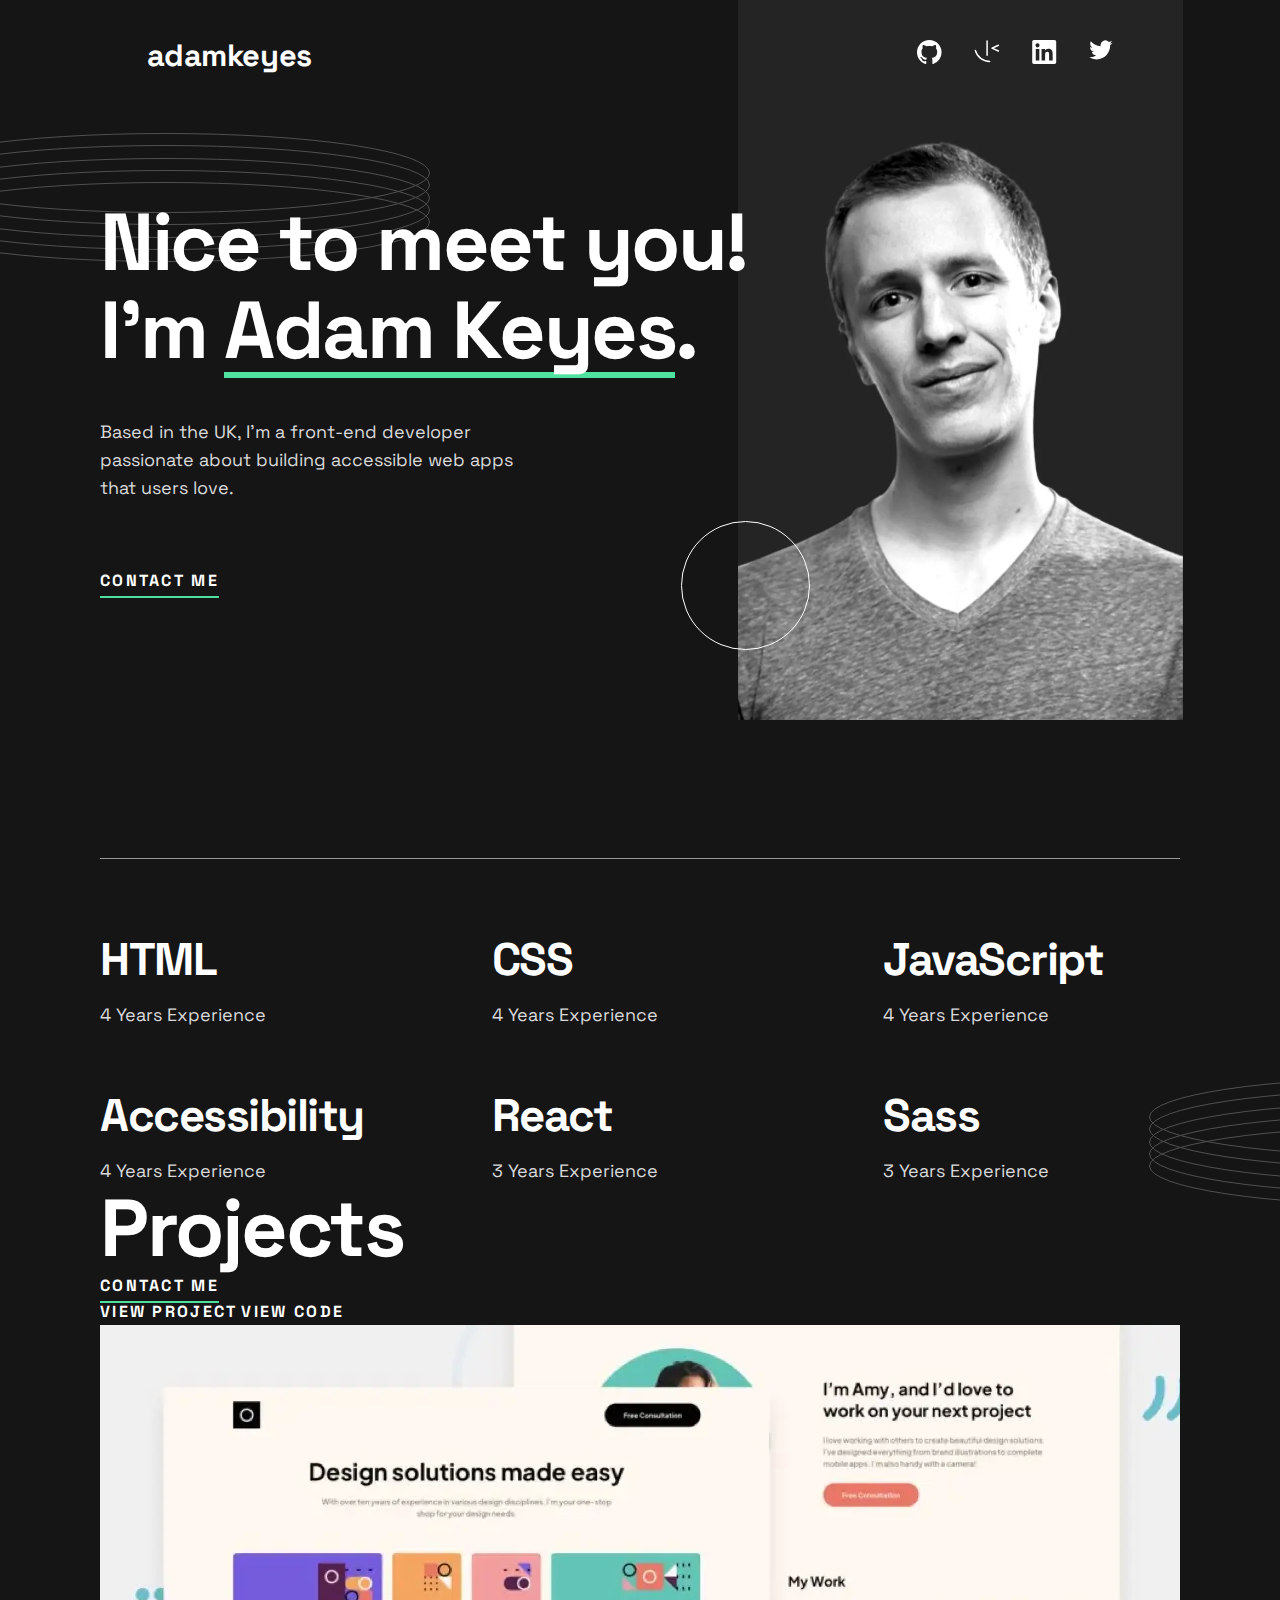
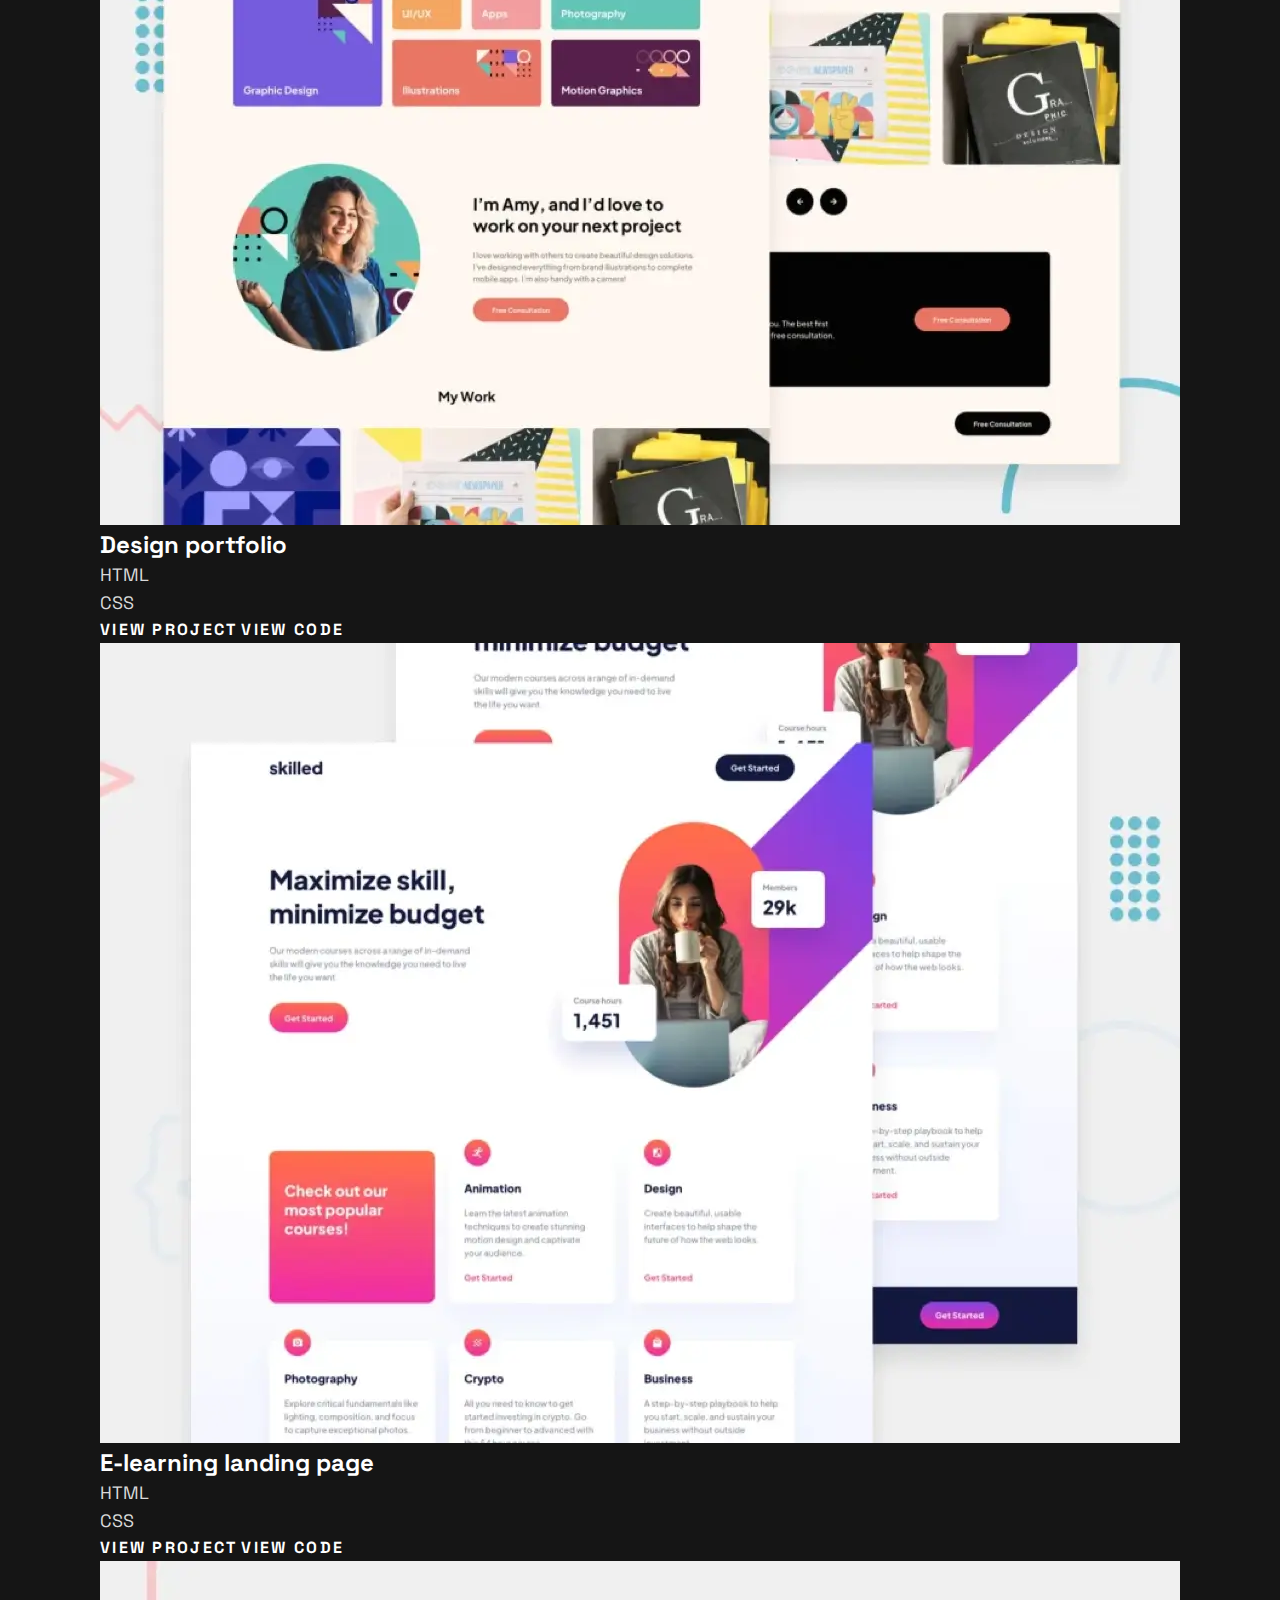
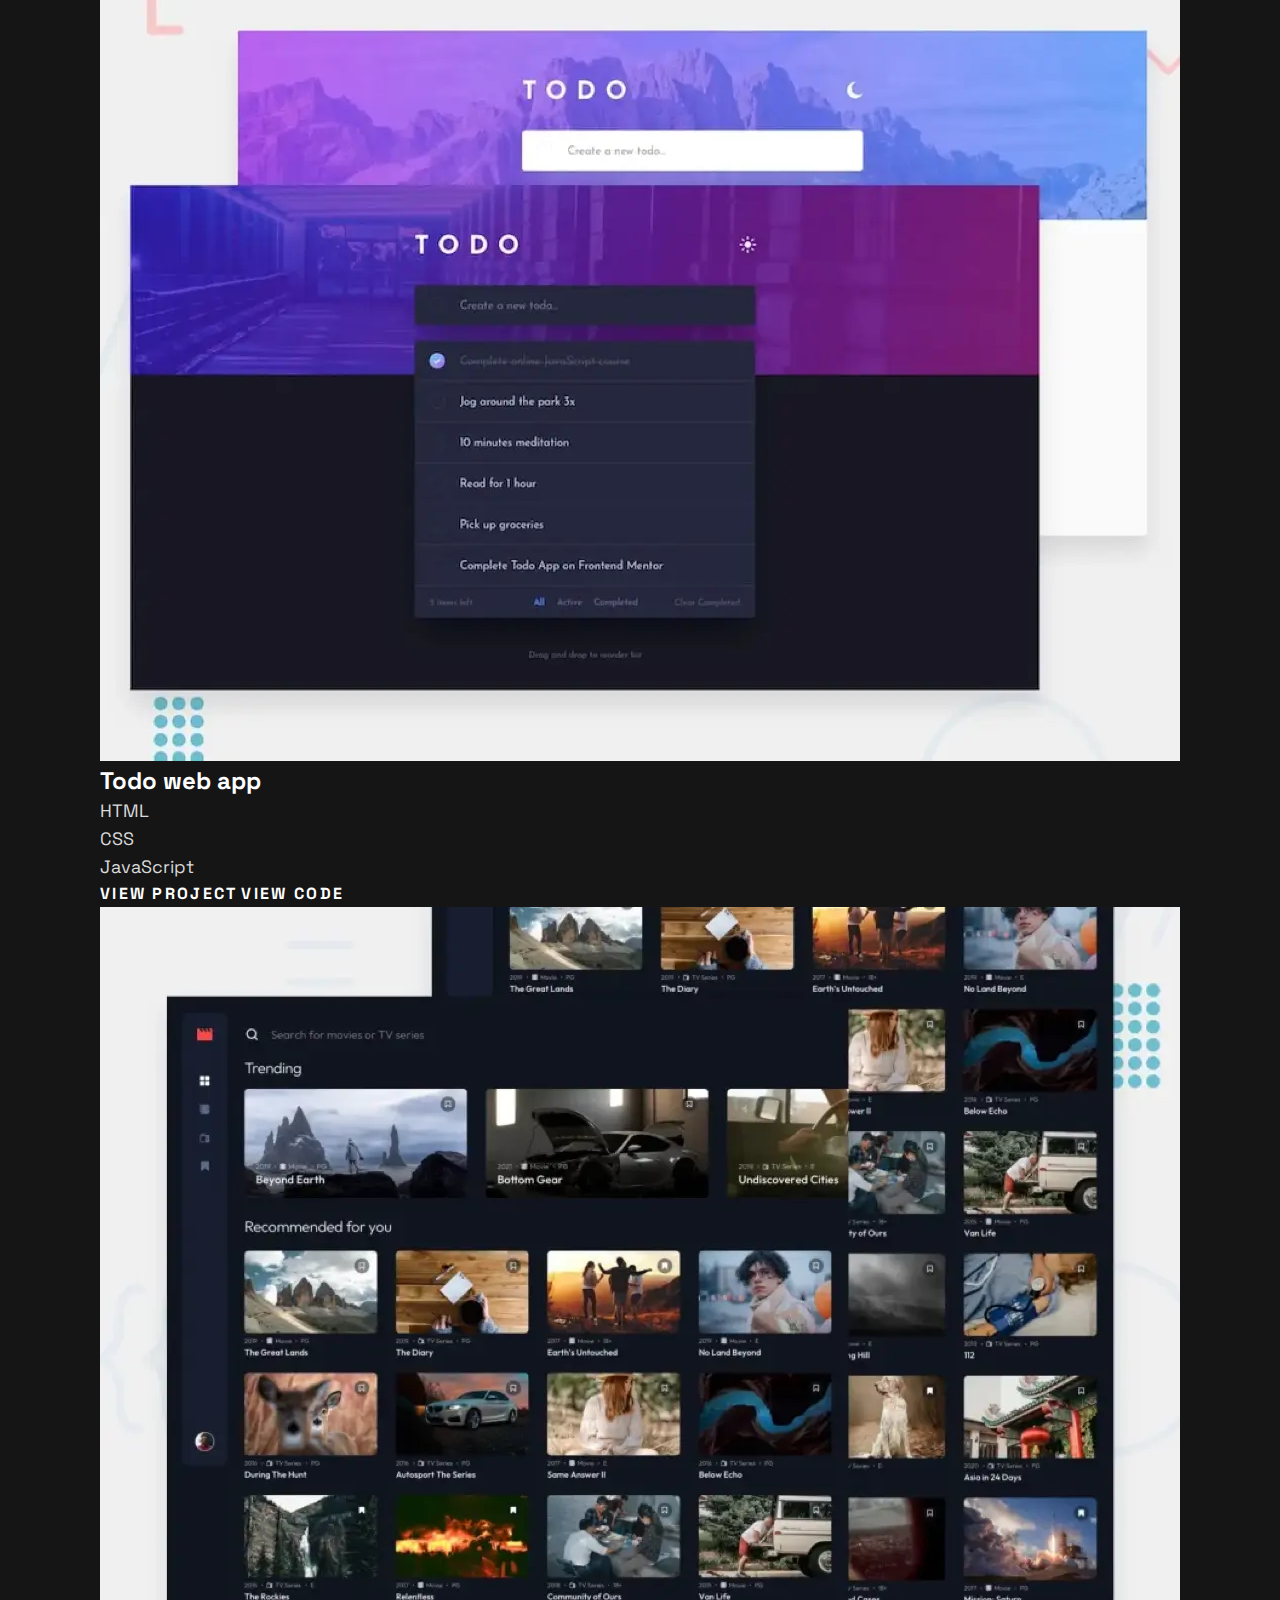
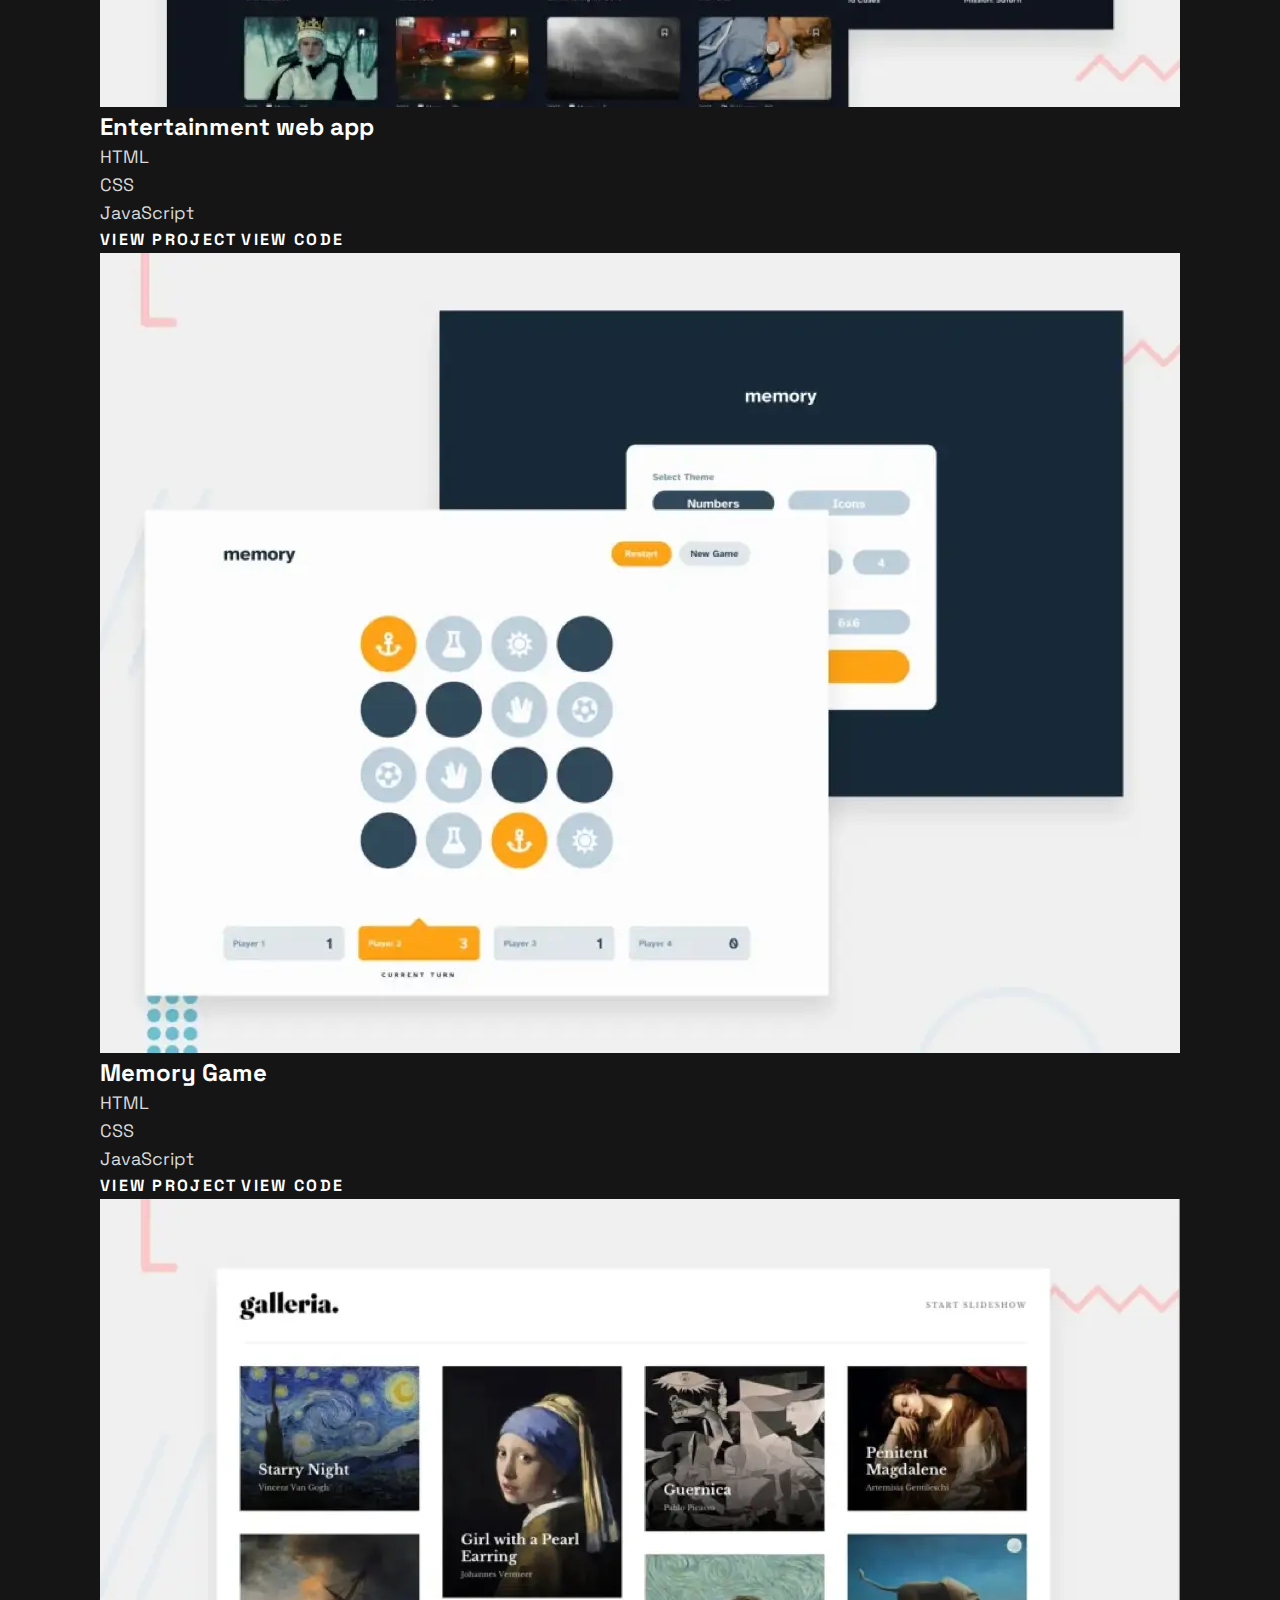
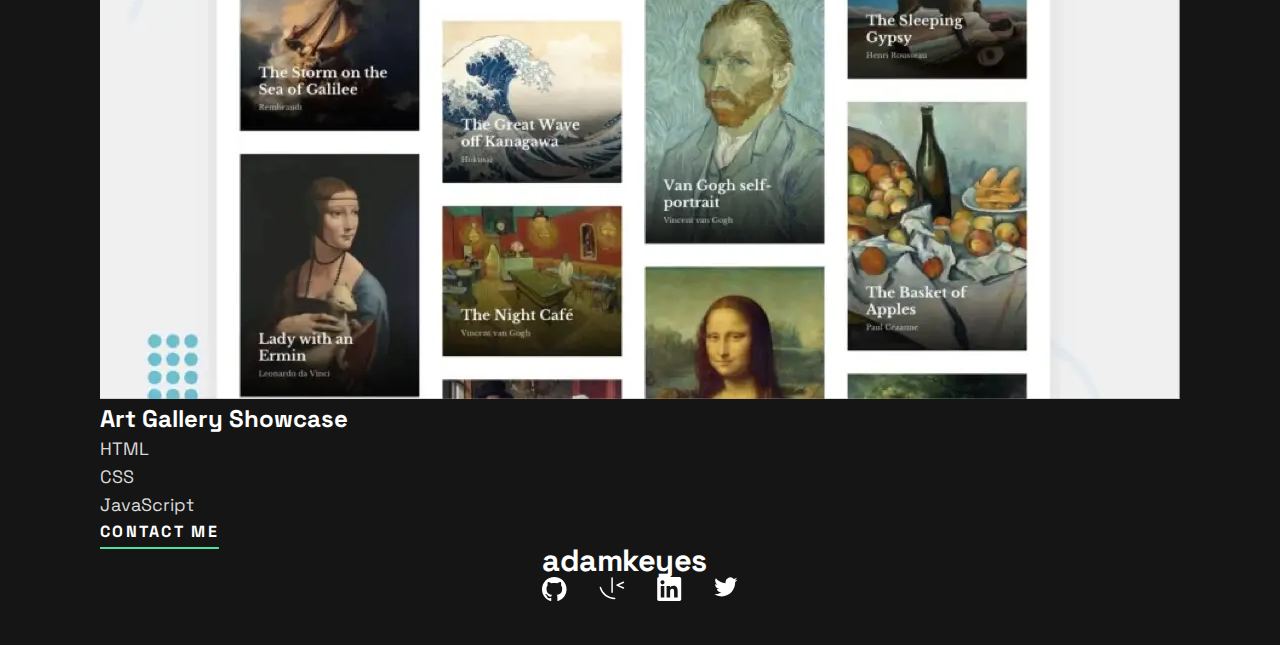
==== commit e4ba796d: "proejct update" ====
--- a/index.html
+++ b/index.html
@@ -50,22 +50,26 @@
     </ul>
   </section>
 
-  <main>
+  <img class="hero-section__pattern-rings" src="./starter-code/assets/images/pattern-rings.svg" />
+  <img class="hero-section__pattern-circle" src="./starter-code/assets/images/pattern-circle.svg" alt="" />
+
+
+  <main class="main-content">
     <!-- Hero Section -->
     <header class="hero-section">
-      <img class="hero-section__pattern-rings" src="./starter-code/assets/images/pattern-rings.svg" />
-      <h1 class="hero-section__heading heading-xl">
-        Nice to meet you! I'm
-        <span class="hero-section__heading-highlight">Adam Keyes</span>.
-      </h1>
-      <p class="hero-section_body body">
-        Based in the UK, I'm a front-end developer passionate about building
-        accessible web apps that users love.
-      </p>
-      <img class="hero-section__pattern-circle" src="./starter-code/assets/images/pattern-circle.svg" alt="" />
+      <div class="hero-section__text-content-container">
+        <h1 class="hero-section__heading heading-xl">
+          Nice to meet you! I'm
+          <span class="hero-section__heading-highlight">Adam Keyes</span>.
+        </h1>
+        <p class="hero-section__body body">
+          Based in the UK, I'm a front-end developer passionate about building
+          accessible web apps that users love.
+        </p>
+        <a class="hero-section__cta link" href="./contact.html">Contact me</a>
+      </div>
       <img class="hero-section__image" src="./starter-code/assets/images/image-profile-desktop.webp"
         alt="Image of Adam Keyes" />
-      <a class="hero-section__cta link" href="./contact.html">Contact me</a>
     </header>
 
     <!-- Experience Section-->
@@ -112,9 +116,9 @@
           3 Years Experience
         </p>
       </div>
+    </section>
 
       <img class="experience-section__pattern-rings" src="./starter-code/assets/images/pattern-rings.svg" alt="" />
-    </section>
 
     <!-- Projects Section-->
 
@@ -259,8 +263,8 @@
     </section>
   </main>
 
-  <section class="social-links">
-    <span class="social-links__username">adamkeyes</span>
+  <section class="social-links--footer">
+    <span class="social-links__username heading-v2">adamkeyes</span>
     <ul class="social-links__social-links-container">
       <li class="social-links__link-container">
         <a class="social-links__github-link" href="#" target="_blank">
--- a/styles.css
+++ b/styles.css
@@ -4,7 +4,6 @@
   padding: 0;
   text-decoration: none;
   color: white;
-  background-color: black;
 }
 
 body {
@@ -18,20 +17,20 @@
   --slate-gray: #242424;
   --gray: #d9d9d9;
   --white: #fff;
+  --dark-gray: #979797;
 }
 
 /* Typography */
 
 @font-face {
-    font-family: "Space Grotesk";
-    src: url(./starter-code/assets/fonts/SpaceGrotesk-VariableFont_wght.ttf);
+  font-family: "Space Grotesk";
+  src: url(./starter-code/assets/fonts/SpaceGrotesk-VariableFont_wght.ttf);
 }
-
 
 .heading-xl {
   font-size: clamp(2.5rem, 1.444rem + 4.507vw, 5.5rem);
   font-family: "Space Grotesk";
-  line-height: 0.88;
+  line-height: 5.5rem;
   font-weight: 700;
   letter-spacing: -0.15625rem;
 }
@@ -39,7 +38,7 @@
 .heading-l {
   font-family: "Space Grotesk";
   font-size: clamp(2rem, 1.648rem + 1.502vw, 3rem);
-  line-height: 0.56;
+  line-height: 3.5rem;
   letter-spacing: -0.09375rem;
   font-weight: 700;
 }
@@ -47,7 +46,7 @@
 .heading-v2 {
   font-family: "Space Grotesk";
   font-size: clamp(1.5rem, 1.324rem + 0.751vw, 2rem);
-  line-height: 0.32;
+  line-height: 2rem;
   letter-spacing: -0.0275rem;
   font-weight: 700;
 }
@@ -55,7 +54,7 @@
 .heading-m {
   font-family: "Space Grotesk";
   font-size: 1.5rem;
-  line-height: 0.32;
+  line-height: 2rem;
   letter-spacing: 0;
   font-weight: 700;
 }
@@ -63,16 +62,134 @@
 .body {
   font-family: "Space Grotesk";
   font-size: 1.125rem;
-  font-weight: 500;
-  line-height: 0.28;
+  font-weight: 400;
+  line-height: 1.75rem;
   letter-spacing: 0;
+  color: var(--gray);
 }
 
 .link {
-    font-family: "Space Grotesk";
-    font-size: 1rem;
-    font-weight: 700;
-    line-height: 0.26;
-    letter-spacing: 0.143125rem;
-    text-decoration: underline;
+  font-family: "Space Grotesk";
+  font-size: 1rem;
+  font-weight: 700;
+  line-height: 1.625rem;
+  letter-spacing: 0.143125rem;
+  text-decoration: underline var(--neon) solid;
+  text-decoration-skip-ink: none;
+  text-underline-offset: 0.625rem;
+  text-decoration-thickness: 2px;
+  text-transform: uppercase;
 }
+
+/* Layout Design */
+
+body {
+  overflow-x: hidden;
+  display: flex;
+  flex-flow: column nowrap;
+  align-items: center;
+  position: relative;
+  background-color: var(--black);
+  padding: 2.5rem 11.458333333333333% 2.5rem;
+}
+
+/* Header Social Links Design */
+
+.social-links {
+  width: 100%;
+  display: flex;
+  justify-content: space-between;
+}
+
+.social-links__social-links-container {
+  display: flex;
+  column-gap: 2rem;
+  list-style-type: none;
+  padding-right: 2.059027777777778%;
+  z-index: 1;
+}
+
+
+/* Hero Section */
+
+.hero-section { 
+  margin-top: 7.9375rem;
+  min-height: max-content;
+}
+
+.hero-section__pattern-circle {
+  position: absolute;
+  top: 32.5625rem;
+  left: 53.19444444444444%;
+  z-index: 1;
+}
+
+.hero-section__pattern-rings {
+  position: absolute;
+  top: 8.3125rem;
+  left: -6.25rem;
+}
+
+.hero-section__text-content-container {
+  inline-size: 63.6036036036036%;
+  block-size: fit-content;
+  display: flex;
+  flex-flow: column nowrap;
+  align-items: flex-start;
+  justify-content: flex-start;
+}
+
+.hero-section__heading {
+  z-index: 1;
+}
+
+.hero-section__heading-highlight {
+  text-decoration: underline var(--neon) solid;
+  text-decoration-skip-ink: none;
+  text-underline-offset: 0.9rem;
+  text-decoration-thickness: 6px;
+}
+
+.hero-section__body { 
+  margin: 2.6875rem 0 4.125rem;
+  block-size: 5.25rem;
+  inline-size: 63.03116147308782%;
+}
+
+.hero-section__image {
+  block-size: 45rem;
+  position: absolute;
+  top: 0;
+  left: 57.63888888888889%;
+}
+
+/* Experience Section */
+
+.experience-section {
+  border-top: solid var(--dark-gray) 1px; 
+  margin-top: 16.5rem;
+  padding-top: 4.5rem;
+  display: grid;
+  grid-template-columns: repeat(3, 1fr);
+  grid-template-rows: repeat(2, auto);
+  gap: 3.625rem 5.9375rem;
+
+}
+
+.experience-section__pattern-rings {
+  position: absolute;
+  top: 67.3125rem;
+  left: 71.8125rem;
+  z-index: 2;
+}
+.experience-section__skill-container {
+  display: flex;
+  flex-flow: column nowrap;
+  row-gap: 0.875rem;
+}
+
+.experience-section__skill-name {
+  color: var(--white);
+}
+
+.experience-section__skill-experience-length
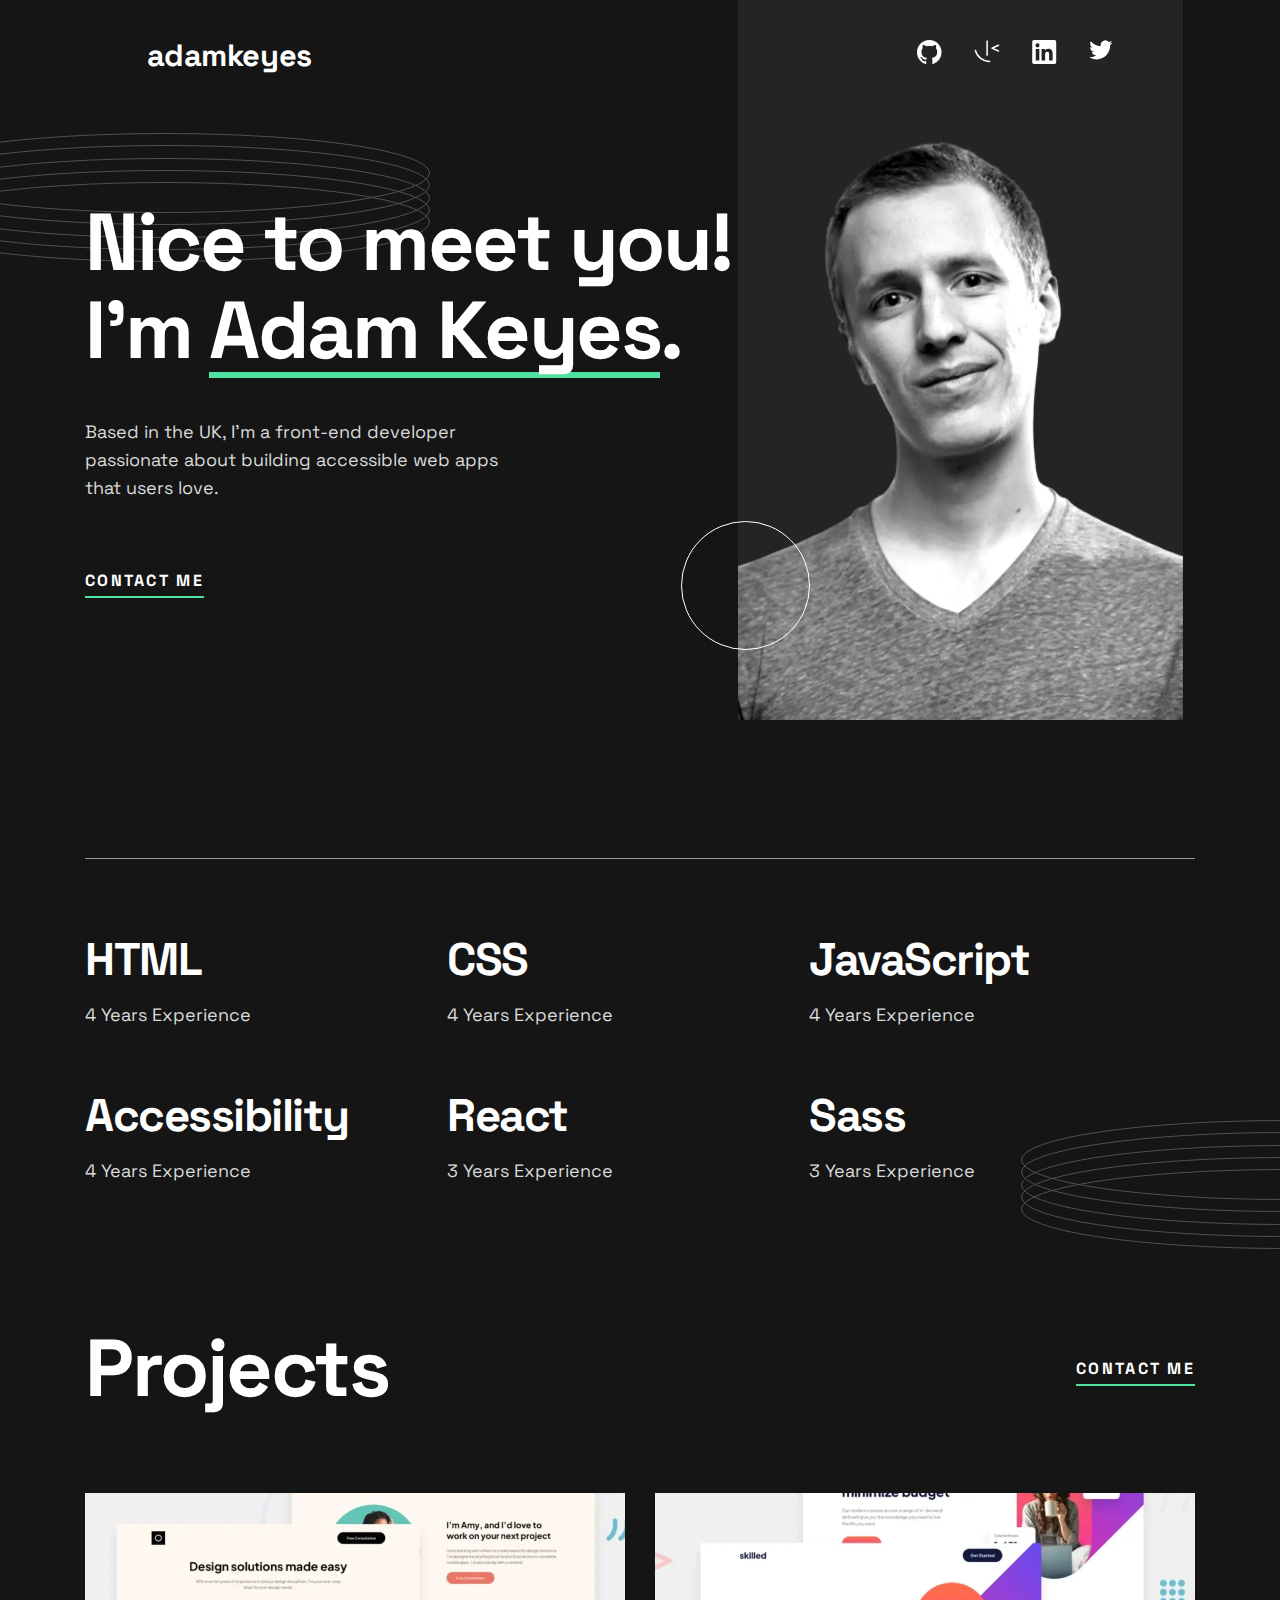
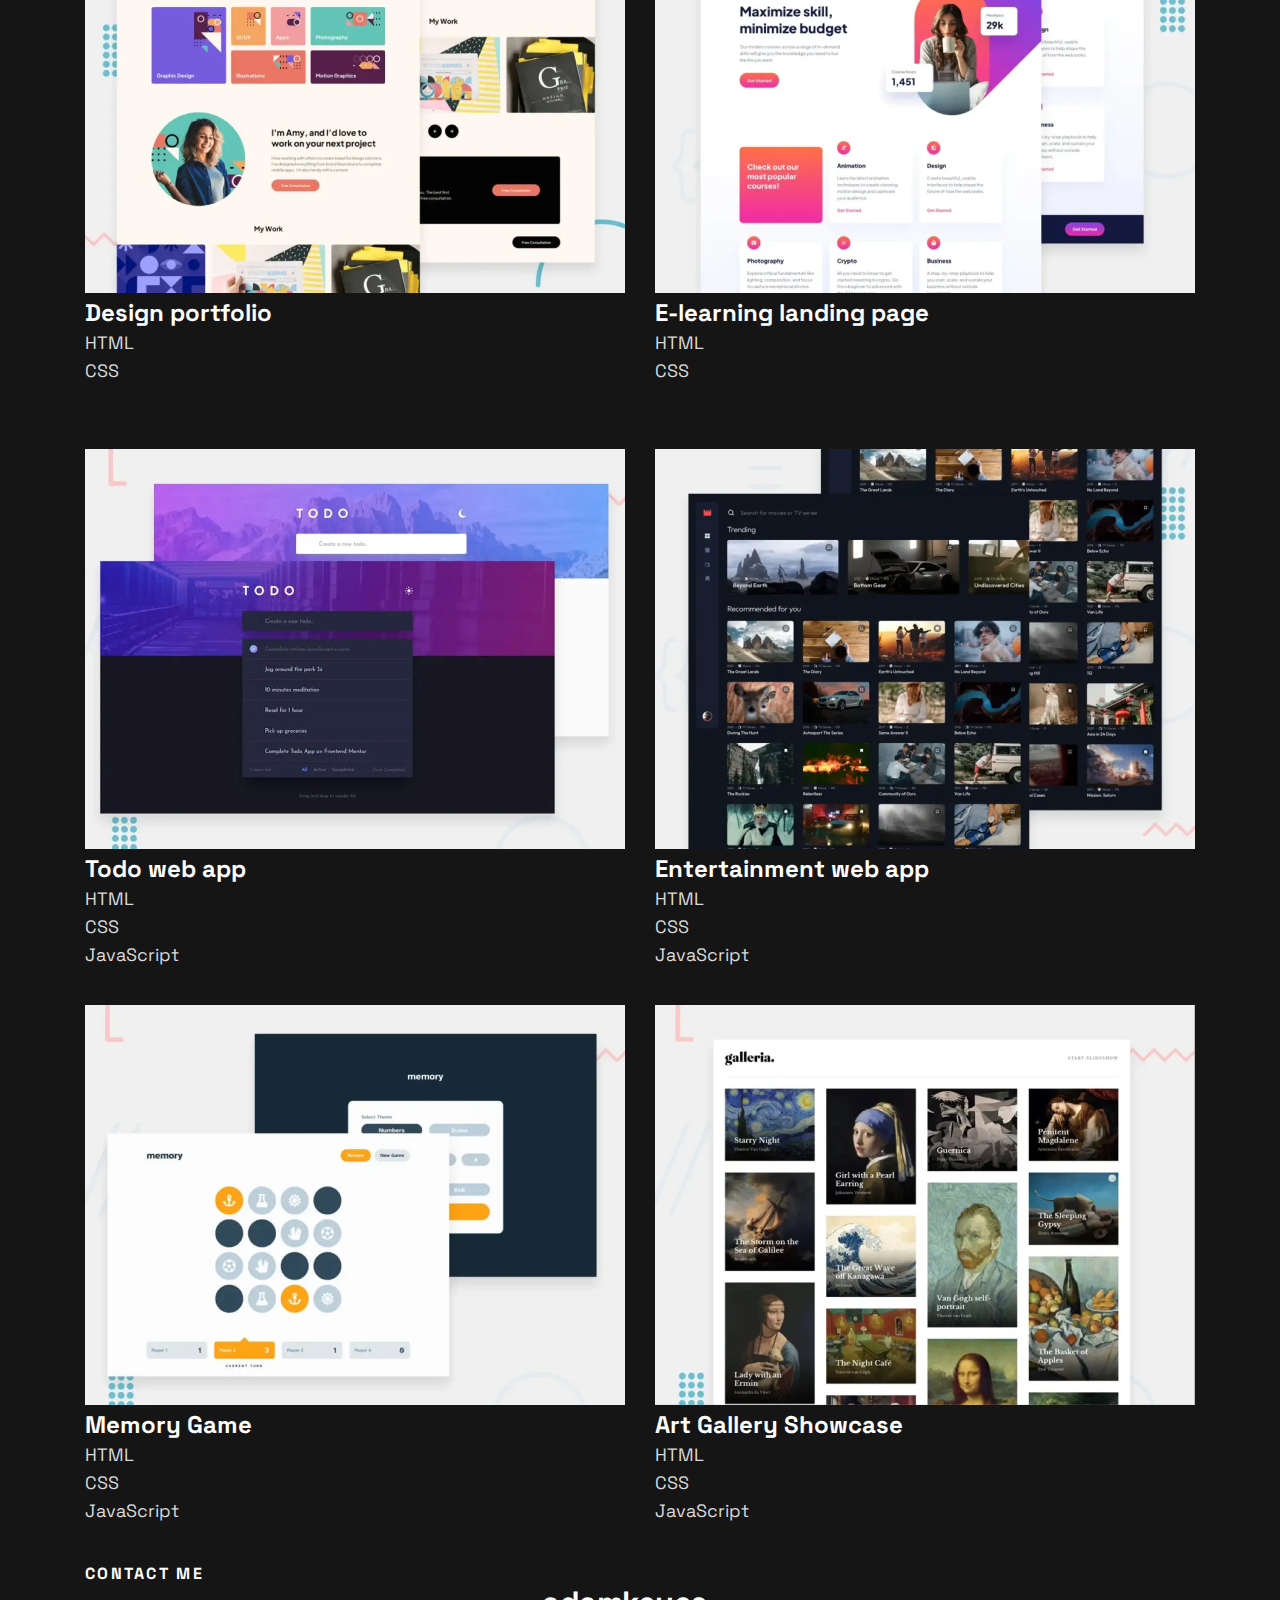
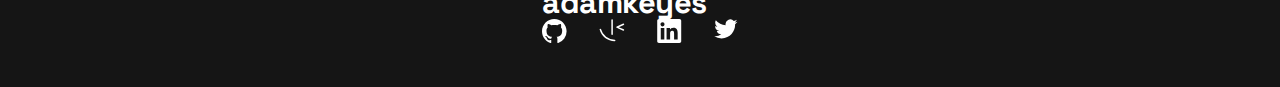
==== commit 905db100: "project update 2" ====
--- a/index.html
+++ b/index.html
@@ -1,186 +1,251 @@
 <!DOCTYPE html>
 <html lang="en">
-
-<head>
-  <meta charset="UTF-8" />
-  <meta name="viewport" content="width=device-width, initial-scale=1.0" />
-  <link rel="stylesheet" href="./styles.css" />
-  <link rel="icon" type="image/png" sizes="32x32" href="./starter-code/assets/images/favicon-32x32.png" />
-
-  <title>Frontend Mentor | Single-page developer portfolio</title>
-</head>
-
-<body>
-  <!-- Social Links Section -->
-  <section class="social-links">
-    <span class="social-links__username heading-v2">adamkeyes</span>
-    <ul class="social-links__social-links-container">
-      <li class="social-links__link-container">
-        <a class="social-links__github-link" href="#" target="_blank">
-          <svg class="social-links__icon" xmlns="http://www.w3.org/2000/svg" width="25" height="24">
-            <path fill="#FFF" fill-rule="evenodd"
-              d="M12.304 0C5.506 0 0 5.506 0 12.304c0 5.444 3.522 10.042 8.413 11.672.615.108.845-.261.845-.584 0-.292-.015-1.261-.015-2.291-3.091.569-3.891-.754-4.137-1.446-.138-.354-.738-1.446-1.261-1.738-.43-.23-1.046-.8-.016-.815.97-.015 1.661.892 1.892 1.261 1.107 1.86 2.876 1.338 3.584 1.015.107-.8.43-1.338.784-1.646-2.738-.307-5.598-1.368-5.598-6.074 0-1.338.477-2.446 1.26-3.307-.122-.308-.553-1.569.124-3.26 0 0 1.03-.323 3.383 1.26.985-.276 2.03-.415 3.076-.415 1.046 0 2.092.139 3.076.416 2.353-1.6 3.384-1.261 3.384-1.261.676 1.691.246 2.952.123 3.26.784.861 1.26 1.953 1.26 3.307 0 4.721-2.875 5.767-5.613 6.074.446.385.83 1.123.83 2.277 0 1.645-.015 2.968-.015 3.383 0 .323.231.708.846.584a12.324 12.324 0 0 0 8.382-11.672C24.607 5.506 19.101 0 12.304 0Z" />
-          </svg>
-        </a>
-      </li>
-      <li class="social-links__link-container">
-        <a href="#" target="_blank">
-          <svg class="social-links__icon" xmlns="http://www.w3.org/2000/svg" width="26" height="23">
-            <path fill="#FFF"
-              d="M13.084.23a.751.751 0 0 0-.736.75v14.267a.75.75 0 1 0 1.5 0V.98a.75.75 0 0 0-.763-.75ZM24.44 4.504a.752.752 0 0 0-.284.064l-6.44 2.875a.752.752 0 0 0 0 1.37l6.44 2.884a.75.75 0 0 0 .612-1.369L19.861 8.13l4.907-2.191a.753.753 0 0 0 .38-.99.752.752 0 0 0-.708-.444ZM1.371 9.663a.752.752 0 0 0-.74.938C2.41 17.447 8.603 22.23 15.685 22.23a.75.75 0 1 0 0-1.501A14.053 14.053 0 0 1 2.083 10.225a.75.75 0 0 0-.712-.561v-.001Z" />
-          </svg>
-        </a>
-      </li>
-      <li class="social-links__link-container">
-        <a href="#" target="_blank">
-          <svg class="social-links__icon" xmlns="http://www.w3.org/2000/svg" width="25" height="24">
-            <path fill="#FFF" fill-rule="evenodd"
-              d="M5.551 3.304c-1.14 0-2.067.926-2.067 2.064 0 1.14.928 2.066 2.067 2.066a2.066 2.066 0 0 0 0-4.13ZM3.767 8.998v11.453h3.562L7.33 8.998H3.767Zm5.798 0V20.45l3.554.002.002-5.668c0-1.454.253-2.941 2.132-2.941 1.851 0 1.851 1.755 1.851 3.036v5.571l3.559-.001v-6.28c0-2.834-.517-5.457-4.27-5.457-1.763 0-2.916.997-3.368 1.85h-.05V8.997h-3.41ZM22.435 24H1.982c-.976 0-1.77-.777-1.77-1.732V1.731C.212.776 1.006 0 1.982 0h20.453c.98 0 1.777.776 1.777 1.73v20.538c0 .955-.797 1.732-1.777 1.732Z" />
-          </svg>
-        </a>
-      </li>
-      <li class="social-links__link-container">
-        <a href="#" target="_blank">
-          <svg class="social-links__icon" xmlns="http://www.w3.org/2000/svg" width="24" height="20">
-            <path fill="#FFF"
-              d="M23.492 2.705a9.563 9.563 0 0 1-2.742.751 4.788 4.788 0 0 0 2.1-2.643 9.536 9.536 0 0 1-3.033 1.159 4.778 4.778 0 0 0-8.14 4.357 13.564 13.564 0 0 1-9.844-4.99 4.774 4.774 0 0 0-.646 2.4 4.778 4.778 0 0 0 2.124 3.977 4.765 4.765 0 0 1-2.163-.598v.061a4.778 4.778 0 0 0 3.832 4.684 4.812 4.812 0 0 1-2.158.082 4.78 4.78 0 0 0 4.462 3.316 9.584 9.584 0 0 1-5.932 2.045c-.38 0-.762-.022-1.14-.067a13.508 13.508 0 0 0 7.32 2.146c8.787 0 13.59-7.277 13.59-13.589 0-.205-.004-.412-.013-.617a9.71 9.71 0 0 0 2.381-2.471l.002-.003Z" />
-          </svg>
-        </a>
-      </li>
-    </ul>
-  </section>
-
-  <img class="hero-section__pattern-rings" src="./starter-code/assets/images/pattern-rings.svg" />
-  <img class="hero-section__pattern-circle" src="./starter-code/assets/images/pattern-circle.svg" alt="" />
-
-
-  <main class="main-content">
-    <!-- Hero Section -->
-    <header class="hero-section">
-      <div class="hero-section__text-content-container">
-        <h1 class="hero-section__heading heading-xl">
-          Nice to meet you! I'm
-          <span class="hero-section__heading-highlight">Adam Keyes</span>.
-        </h1>
-        <p class="hero-section__body body">
-          Based in the UK, I'm a front-end developer passionate about building
-          accessible web apps that users love.
-        </p>
-        <a class="hero-section__cta link" href="./contact.html">Contact me</a>
-      </div>
-      <img class="hero-section__image" src="./starter-code/assets/images/image-profile-desktop.webp"
-        alt="Image of Adam Keyes" />
-    </header>
-
-    <!-- Experience Section-->
-
-    <section class="experience-section">
-      <div class="experience-section__skill-container">
-        <h2 class="experience-section_skill-name heading-l">HTML</h2>
-        <p class="experience-section__skill-experience-length body">
-          4 Years Experience
-        </p>
-      </div>
-
-      <div class="experience-section__skill-container">
-        <h2 class="experience-section_skill-name heading-l">CSS</h2>
-        <p class="experience-section__skill-experience-length body">
-          4 Years Experience
-        </p>
-      </div>
-
-      <div class="experience-section__skill-container">
-        <h2 class="experience-section_skill-name heading-l">JavaScript</h2>
-        <p class="experience-section__skill-experience-length body">
-          4 Years Experience
-        </p>
-      </div>
-
-      <div class="experience-section__skill-container">
-        <h2 class="experience-section_skill-name heading-l">Accessibility</h2>
-        <p class="experience-section__skill-experience-length body">
-          4 Years Experience
-        </p>
-      </div>
-
-      <div class="experience-section__skill-container">
-        <h2 class="experience-section_skill-name heading-l">React</h2>
-        <p class="experience-section__skill-experience-length body">
-          3 Years Experience
-        </p>
-      </div>
-
-      <div class="experience-section__skill-container">
-        <h2 class="experience-section_skill-name heading-l">Sass</h2>
-        <p class="experience-section__skill-experience-length body">
-          3 Years Experience
-        </p>
-      </div>
+  <head>
+    <meta charset="UTF-8" />
+    <meta name="viewport" content="width=device-width, initial-scale=1.0" />
+    <link rel="stylesheet" href="./styles.css" />
+    <link
+      rel="icon"
+      type="image/png"
+      sizes="32x32"
+      href="./starter-code/assets/images/favicon-32x32.png"
+    />
+
+    <title>Frontend Mentor | Single-page developer portfolio</title>
+  </head>
+
+  <body>
+    <!-- Social Links Section -->
+    <section class="social-links">
+      <span class="social-links__username heading-v2">adamkeyes</span>
+      <ul class="social-links__social-links-container">
+        <li class="social-links__link-container">
+          <a class="social-links__github-link" href="#" target="_blank">
+            <svg
+              class="social-links__icon"
+              xmlns="http://www.w3.org/2000/svg"
+              width="25"
+              height="24"
+            >
+              <path
+                fill="#FFF"
+                fill-rule="evenodd"
+                d="M12.304 0C5.506 0 0 5.506 0 12.304c0 5.444 3.522 10.042 8.413 11.672.615.108.845-.261.845-.584 0-.292-.015-1.261-.015-2.291-3.091.569-3.891-.754-4.137-1.446-.138-.354-.738-1.446-1.261-1.738-.43-.23-1.046-.8-.016-.815.97-.015 1.661.892 1.892 1.261 1.107 1.86 2.876 1.338 3.584 1.015.107-.8.43-1.338.784-1.646-2.738-.307-5.598-1.368-5.598-6.074 0-1.338.477-2.446 1.26-3.307-.122-.308-.553-1.569.124-3.26 0 0 1.03-.323 3.383 1.26.985-.276 2.03-.415 3.076-.415 1.046 0 2.092.139 3.076.416 2.353-1.6 3.384-1.261 3.384-1.261.676 1.691.246 2.952.123 3.26.784.861 1.26 1.953 1.26 3.307 0 4.721-2.875 5.767-5.613 6.074.446.385.83 1.123.83 2.277 0 1.645-.015 2.968-.015 3.383 0 .323.231.708.846.584a12.324 12.324 0 0 0 8.382-11.672C24.607 5.506 19.101 0 12.304 0Z"
+              />
+            </svg>
+          </a>
+        </li>
+        <li class="social-links__link-container">
+          <a href="#" target="_blank">
+            <svg
+              class="social-links__icon"
+              xmlns="http://www.w3.org/2000/svg"
+              width="26"
+              height="23"
+            >
+              <path
+                fill="#FFF"
+                d="M13.084.23a.751.751 0 0 0-.736.75v14.267a.75.75 0 1 0 1.5 0V.98a.75.75 0 0 0-.763-.75ZM24.44 4.504a.752.752 0 0 0-.284.064l-6.44 2.875a.752.752 0 0 0 0 1.37l6.44 2.884a.75.75 0 0 0 .612-1.369L19.861 8.13l4.907-2.191a.753.753 0 0 0 .38-.99.752.752 0 0 0-.708-.444ZM1.371 9.663a.752.752 0 0 0-.74.938C2.41 17.447 8.603 22.23 15.685 22.23a.75.75 0 1 0 0-1.501A14.053 14.053 0 0 1 2.083 10.225a.75.75 0 0 0-.712-.561v-.001Z"
+              />
+            </svg>
+          </a>
+        </li>
+        <li class="social-links__link-container">
+          <a href="#" target="_blank">
+            <svg
+              class="social-links__icon"
+              xmlns="http://www.w3.org/2000/svg"
+              width="25"
+              height="24"
+            >
+              <path
+                fill="#FFF"
+                fill-rule="evenodd"
+                d="M5.551 3.304c-1.14 0-2.067.926-2.067 2.064 0 1.14.928 2.066 2.067 2.066a2.066 2.066 0 0 0 0-4.13ZM3.767 8.998v11.453h3.562L7.33 8.998H3.767Zm5.798 0V20.45l3.554.002.002-5.668c0-1.454.253-2.941 2.132-2.941 1.851 0 1.851 1.755 1.851 3.036v5.571l3.559-.001v-6.28c0-2.834-.517-5.457-4.27-5.457-1.763 0-2.916.997-3.368 1.85h-.05V8.997h-3.41ZM22.435 24H1.982c-.976 0-1.77-.777-1.77-1.732V1.731C.212.776 1.006 0 1.982 0h20.453c.98 0 1.777.776 1.777 1.73v20.538c0 .955-.797 1.732-1.777 1.732Z"
+              />
+            </svg>
+          </a>
+        </li>
+        <li class="social-links__link-container">
+          <a href="#" target="_blank">
+            <svg
+              class="social-links__icon"
+              xmlns="http://www.w3.org/2000/svg"
+              width="24"
+              height="20"
+            >
+              <path
+                fill="#FFF"
+                d="M23.492 2.705a9.563 9.563 0 0 1-2.742.751 4.788 4.788 0 0 0 2.1-2.643 9.536 9.536 0 0 1-3.033 1.159 4.778 4.778 0 0 0-8.14 4.357 13.564 13.564 0 0 1-9.844-4.99 4.774 4.774 0 0 0-.646 2.4 4.778 4.778 0 0 0 2.124 3.977 4.765 4.765 0 0 1-2.163-.598v.061a4.778 4.778 0 0 0 3.832 4.684 4.812 4.812 0 0 1-2.158.082 4.78 4.78 0 0 0 4.462 3.316 9.584 9.584 0 0 1-5.932 2.045c-.38 0-.762-.022-1.14-.067a13.508 13.508 0 0 0 7.32 2.146c8.787 0 13.59-7.277 13.59-13.589 0-.205-.004-.412-.013-.617a9.71 9.71 0 0 0 2.381-2.471l.002-.003Z"
+              />
+            </svg>
+          </a>
+        </li>
+      </ul>
     </section>
 
-      <img class="experience-section__pattern-rings" src="./starter-code/assets/images/pattern-rings.svg" alt="" />
-
-    <!-- Projects Section-->
-
-    <section class="projects-section">
-      <div class="projects-section___header-section">
-        <h1 class="projects-section__header heading-xl">Projects</h1>
-        <a class="projects-section___cta link" href="./contact.html">Contact me</a>
-      </div>
-
-      <div class="projects-section__project-collection-container">
-
-        <!-- Design Portfolio -->
-        <div class="projects-section__single-project-container">
-          <!-- Overlay -->
-          <div class="projects-section__project-thumbnail-overlay">
-            <a class="projects-section__live-site-link link" href="#">View project</a>
-            <a class="projects-section__repo-link link" href="">View code</a>
-          </div>
-          <!-- Base Thumbnail -->
-          <img class="projects-section__project-thumbnail"
-            src="./starter-code/assets/images/thumbnail-project-1-large.webp"
-            alt="Thumbnail of Design Portfolio project" />
-          <div class="projects-section__project-info-container">
-            <h3 class="projects-section__project-name heading-m">Design portfolio</h3>
-            <div class="projects-section__project-skill bodys-container"></div>
-            <p class="projects-section__project-skill body">HTML</p>
-            <p class="projects-section__project-skill body">CSS</p>
-          </div>
-        </div>
-
-        <!-- E-Learning Landing Page -->
-        <div class="projects-section__single-project-container">
-          <!-- Overlay -->
-          <div class="projects-section__project-thumbnail-overlay">
-            <a class="projects-section__live-site-link link" href="#">View project</a>
-            <a class="projects-section__repo-link link" href="">View code</a>
-          </div>
-          <!-- Base Thumbnail -->
-          <img class="projects-section__project-thumbnail"
-            src="./starter-code/assets/images/thumbnail-project-2-large.webp"
-            alt="Thumbnail of E-learning landing page project" />
-          <div class="projects-section__project-info-container">
-            <h3 class="projects-section__project-name heading-m">
-              E-learning landing page
-            </h3>
-            <div class="projects-section__project-skill bodys-container">
+    <img
+      class="hero-section__pattern-rings"
+      src="./starter-code/assets/images/pattern-rings.svg"
+    />
+    <img
+      class="hero-section__pattern-circle"
+      src="./starter-code/assets/images/pattern-circle.svg"
+      alt=""
+    />
+
+    <main class="main-content">
+      <!-- Hero Section -->
+      <header class="hero-section">
+        <div class="hero-section__text-content-container">
+          <h1 class="hero-section__heading heading-xl">
+            Nice to meet you! I'm
+            <span class="hero-section__heading-highlight">Adam Keyes</span>.
+          </h1>
+          <p class="hero-section__body body">
+            Based in the UK, I'm a front-end developer passionate about building
+            accessible web apps that users love.
+          </p>
+          <a class="hero-section__cta link" href="./contact.html">Contact me</a>
+        </div>
+        <img
+          class="hero-section__image"
+          src="./starter-code/assets/images/image-profile-desktop.webp"
+          alt="Image of Adam Keyes"
+        />
+      </header>
+
+      <!-- Experience Section-->
+
+      <section class="experience-section">
+        <div class="experience-section__skill-container">
+          <h2 class="experience-section_skill-name heading-l">HTML</h2>
+          <p class="experience-section__skill-experience-length body">
+            4 Years Experience
+          </p>
+        </div>
+
+        <div class="experience-section__skill-container">
+          <h2 class="experience-section_skill-name heading-l">CSS</h2>
+          <p class="experience-section__skill-experience-length body">
+            4 Years Experience
+          </p>
+        </div>
+
+        <div class="experience-section__skill-container">
+          <h2 class="experience-section_skill-name heading-l">JavaScript</h2>
+          <p class="experience-section__skill-experience-length body">
+            4 Years Experience
+          </p>
+        </div>
+
+        <div class="experience-section__skill-container">
+          <h2 class="experience-section_skill-name heading-l">Accessibility</h2>
+          <p class="experience-section__skill-experience-length body">
+            4 Years Experience
+          </p>
+        </div>
+
+        <div class="experience-section__skill-container">
+          <h2 class="experience-section_skill-name heading-l">React</h2>
+          <p class="experience-section__skill-experience-length body">
+            3 Years Experience
+          </p>
+        </div>
+
+        <div class="experience-section__skill-container">
+          <h2 class="experience-section_skill-name heading-l">Sass</h2>
+          <p class="experience-section__skill-experience-length body">
+            3 Years Experience
+          </p>
+        </div>
+      </section>
+
+      <img
+        class="experience-section__pattern-rings"
+        src="./starter-code/assets/images/pattern-rings.svg"
+        alt=""
+      />
+
+      <!-- Projects Section-->
+
+      <section class="projects-section">
+        <div class="projects-section__header-section">
+          <h1 class="projects-section__header heading-xl">Projects</h1>
+          <a class="projects-section__cta link" href="./contact.html"
+            >Contact me</a
+          >
+        </div>
+
+        <div class="projects-section__project-collection-container">
+          <!-- Design Portfolio -->
+          <div class="projects-section__single-project-container">
+            <!-- Overlay -->
+            <div class="projects-section__project-thumbnail-overlay">
+              <a class="projects-section__live-site-link link" href="#"
+                >View project</a
+              >
+              <a class="projects-section__repo-link link" href="">View code</a>
+            </div>
+            <!-- Base Thumbnail -->
+            <img
+              class="projects-section__project-thumbnail"
+              src="./starter-code/assets/images/thumbnail-project-1-large.webp"
+              alt="Thumbnail of Design Portfolio project"
+            />
+            <div class="projects-section__project-info-container">
+              <h3 class="projects-section__project-name heading-m">
+                Design portfolio
+              </h3>
+              <div
+                class="projects-section__project-skill bodys-container"
+              ></div>
               <p class="projects-section__project-skill body">HTML</p>
               <p class="projects-section__project-skill body">CSS</p>
             </div>
           </div>
 
+          <!-- E-Learning Landing Page -->
+          <div class="projects-section__single-project-container">
+            <!-- Overlay -->
+            <div class="projects-section__project-thumbnail-overlay">
+              <a class="projects-section__live-site-link link" href="#"
+                >View project</a
+              >
+              <a class="projects-section__repo-link link" href="">View code</a>
+            </div>
+            <!-- Base Thumbnail -->
+            <img
+              class="projects-section__project-thumbnail"
+              src="./starter-code/assets/images/thumbnail-project-2-large.webp"
+              alt="Thumbnail of E-learning landing page project"
+            />
+            <div class="projects-section__project-info-container">
+              <h3 class="projects-section__project-name heading-m">
+                E-learning landing page
+              </h3>
+              <div class="projects-section__project-skill bodys-container">
+                <p class="projects-section__project-skill body">HTML</p>
+                <p class="projects-section__project-skill body">CSS</p>
+              </div>
+            </div>
+          </div>
+
           <!-- Todo Web App -->
           <div class="projects-section__single-project-container">
             <!-- Overlay -->
             <div class="projects-section__project-thumbnail-overlay">
-              <a class="projects-section__live-site-link link" href="#">View project</a>
-              <a class="projects-section__repo-link link" href="">View code</a>
-            </div>
-            <!-- Base Thumbnail -->
-            <img class="projects-section__project-thumbnail"
+              <a class="projects-section__live-site-link link" href="#"
+                >View project</a
+              >
+              <a class="projects-section__repo-link link" href="">View code</a>
+            </div>
+            <!-- Base Thumbnail -->
+            <img
+              class="projects-section__project-thumbnail"
               src="./starter-code/assets/images/thumbnail-project-3-large.webp"
-              alt="Thumbnail of Todo Web App project" />
+              alt="Thumbnail of Todo Web App project"
+            />
             <div class="projects-section__project-info-container">
               <h3 class="projects-section__project-name heading-m">
                 Todo web app
@@ -191,117 +256,163 @@
                 <p class="projects-section__project-skill body">JavaScript</p>
               </div>
             </div>
-
-            <!-- Entertainment Web App-->
-            <div class="projects-section__single-project-container">
-              <!-- Overlay -->
-              <div class="projects-section__project-thumbnail-overlay">
-                <a class="projects-section__live-site-link link" href="#">View project</a>
-                <a class="projects-section__repo-link link" href="">View code</a>
+          </div>
+
+          <!-- Entertainment Web App-->
+          <div class="projects-section__single-project-container">
+            <!-- Overlay -->
+            <div class="projects-section__project-thumbnail-overlay">
+              <a class="projects-section__live-site-link link" href="#"
+                >View project</a
+              >
+              <a class="projects-section__repo-link link" href="">View code</a>
+            </div>
+            <!-- Base Thumbnail -->
+            <img
+              class="projects-section__project-thumbnail"
+              src="./starter-code/assets/images/thumbnail-project-4-large.webp"
+              alt="Thumbnail of Entertainment Web App project"
+            />
+            <div class="projects-section__project-info-container">
+              <h3 class="projects-section__project-name heading-m">
+                Entertainment web app
+              </h3>
+              <div class="projects-section__project-skill bodys-container">
+                <p class="projects-section__project-skill body">HTML</p>
+                <p class="projects-section__project-skill body">CSS</p>
+                <p class="projects-section__project-skill body">JavaScript</p>
               </div>
-              <!-- Base Thumbnail -->
-              <img class="projects-section__project-thumbnail"
-                src="./starter-code/assets/images/thumbnail-project-4-large.webp"
-                alt="Thumbnail of Entertainment Web App project" />
-              <div class="projects-section__project-info-container">
-                <h3 class="projects-section__project-name heading-m">
-                  Entertainment web app
-                </h3>
-                <div class="projects-section__project-skill bodys-container">
-                  <p class="projects-section__project-skill body">HTML</p>
-                  <p class="projects-section__project-skill body">CSS</p>
-                  <p class="projects-section__project-skill body">JavaScript</p>
-                </div>
+            </div>
+          </div>
+
+          <!-- Memory Game -->
+          <div class="projects-section__single-project-container">
+            <!-- Overlay -->
+            <div class="projects-section__project-thumbnail-overlay">
+              <a class="projects-section__live-site-link link" href="#"
+                >View project</a
+              >
+              <a class="projects-section__repo-link link" href="">View code</a>
+            </div>
+            <!-- Base Thumbnail -->
+            <img
+              class="projects-section__project-thumbnail"
+              src="./starter-code/assets/images/thumbnail-project-5-large.webp"
+              alt="Thumbnail of Memory Game project"
+            />
+            <div class="projects-section__project-info-container">
+              <h3 class="projects-section__project-name heading-m">
+                Memory Game
+              </h3>
+              <div class="projects-section__project-skill bodys-container">
+                <p class="projects-section__project-skill body">HTML</p>
+                <p class="projects-section__project-skill body">CSS</p>
+                <p class="projects-section__project-skill body">JavaScript</p>
               </div>
-
-              <!-- Memory Game -->
-              <div class="projects-section__single-project-container">
-                <!-- Overlay -->
-                <div class="projects-section__project-thumbnail-overlay">
-                  <a class="projects-section__live-site-link link" href="#">View project</a>
-                  <a class="projects-section__repo-link link" href="">View code</a>
-                </div>
-                <!-- Base Thumbnail -->
-                <img class="projects-section__project-thumbnail"
-                  src="./starter-code/assets/images/thumbnail-project-5-large.webp"
-                  alt="Thumbnail of Memory Game project" />
-                <div class="projects-section__project-info-container">
-                  <h3 class="projects-section__project-name heading-m">
-                    Memory Game
-                  </h3>
-                  <div class="projects-section__project-skill bodys-container">
-                    <p class="projects-section__project-skill body">HTML</p>
-                    <p class="projects-section__project-skill body">CSS</p>
-                    <p class="projects-section__project-skill body">JavaScript</p>
-                  </div>
-                </div>
-
-                <!-- Art Gallery Showcase -->
-                <div class="projects-section__single-project-container">
-                  <!-- Overlay -->
-                  <div class="projects-section__project-thumbnail-overlay">
-                    <a class="projects-section__live-site-link link" href="#">View project</a>
-                    <a class="projects-section__repo-link link" href="">View code</a>
-                  </div>
-                  <!-- Base Thumbnail -->
-                  <img class="projects-section__project-thumbnail"
-                    src="./starter-code/assets/images/thumbnail-project-6-large.webp"
-                    alt="Thumbnail of Art Gallery Showcase project" />
-                  <div class="projects-section__project-info-container">
-                    <h3 class="projects-section__project-name heading-m">
-                      Art Gallery Showcase
-                    </h3>
-                    <div class="projects-section__project-skill bodys-container"></div>
-                    <p class="projects-section__project-skill body">HTML</p>
-                    <p class="projects-section__project-skill body">CSS</p>
-                    <p class="projects-section__project-skill body">JavaScript</p>
-                  </div>
-                </div>
-              </div>
-              <a class="projects-section___cta link" href="./contact.html">Contact me</a>
-
+            </div>
+          </div>
+
+          <!-- Art Gallery Showcase -->
+          <div class="projects-section__single-project-container">
+            <!-- Overlay -->
+            <div class="projects-section__project-thumbnail-overlay">
+              <a class="projects-section__live-site-link link" href="#"
+                >View project</a
+              >
+              <a class="projects-section__repo-link link" href="">View code</a>
+            </div>
+            <!-- Base Thumbnail -->
+            <img
+              class="projects-section__project-thumbnail"
+              src="./starter-code/assets/images/thumbnail-project-6-large.webp"
+              alt="Thumbnail of Art Gallery Showcase project"
+            />
+            <div class="projects-section__project-info-container">
+              <h3 class="projects-section__project-name heading-m">
+                Art Gallery Showcase
+              </h3>
+              <div
+                class="projects-section__project-skill bodys-container"
+              ></div>
+              <p class="projects-section__project-skill body">HTML</p>
+              <p class="projects-section__project-skill body">CSS</p>
+              <p class="projects-section__project-skill body">JavaScript</p>
+            </div>
+          </div>
+
+          <a class="projects-section___cta link" href="./contact.html"
+            >Contact me</a
+          >
+        </div>
+      </section>
+    </main>
+
+    <section class="social-links--footer">
+      <span class="social-links__username heading-v2">adamkeyes</span>
+      <ul class="social-links__social-links-container">
+        <li class="social-links__link-container">
+          <a class="social-links__github-link" href="#" target="_blank">
+            <svg
+              class="social-links__icon"
+              xmlns="http://www.w3.org/2000/svg"
+              width="25"
+              height="24"
+            >
+              <path
+                fill="#FFF"
+                fill-rule="evenodd"
+                d="M12.304 0C5.506 0 0 5.506 0 12.304c0 5.444 3.522 10.042 8.413 11.672.615.108.845-.261.845-.584 0-.292-.015-1.261-.015-2.291-3.091.569-3.891-.754-4.137-1.446-.138-.354-.738-1.446-1.261-1.738-.43-.23-1.046-.8-.016-.815.97-.015 1.661.892 1.892 1.261 1.107 1.86 2.876 1.338 3.584 1.015.107-.8.43-1.338.784-1.646-2.738-.307-5.598-1.368-5.598-6.074 0-1.338.477-2.446 1.26-3.307-.122-.308-.553-1.569.124-3.26 0 0 1.03-.323 3.383 1.26.985-.276 2.03-.415 3.076-.415 1.046 0 2.092.139 3.076.416 2.353-1.6 3.384-1.261 3.384-1.261.676 1.691.246 2.952.123 3.26.784.861 1.26 1.953 1.26 3.307 0 4.721-2.875 5.767-5.613 6.074.446.385.83 1.123.83 2.277 0 1.645-.015 2.968-.015 3.383 0 .323.231.708.846.584a12.324 12.324 0 0 0 8.382-11.672C24.607 5.506 19.101 0 12.304 0Z"
+              />
+            </svg>
+          </a>
+        </li>
+        <li class="social-links__link-container">
+          <a href="#" target="_blank">
+            <svg
+              class="social-links__icon"
+              xmlns="http://www.w3.org/2000/svg"
+              width="26"
+              height="23"
+            >
+              <path
+                fill="#FFF"
+                d="M13.084.23a.751.751 0 0 0-.736.75v14.267a.75.75 0 1 0 1.5 0V.98a.75.75 0 0 0-.763-.75ZM24.44 4.504a.752.752 0 0 0-.284.064l-6.44 2.875a.752.752 0 0 0 0 1.37l6.44 2.884a.75.75 0 0 0 .612-1.369L19.861 8.13l4.907-2.191a.753.753 0 0 0 .38-.99.752.752 0 0 0-.708-.444ZM1.371 9.663a.752.752 0 0 0-.74.938C2.41 17.447 8.603 22.23 15.685 22.23a.75.75 0 1 0 0-1.501A14.053 14.053 0 0 1 2.083 10.225a.75.75 0 0 0-.712-.561v-.001Z"
+              />
+            </svg>
+          </a>
+        </li>
+        <li class="social-links__link-container">
+          <a href="#" target="_blank">
+            <svg
+              class="social-links__icon"
+              xmlns="http://www.w3.org/2000/svg"
+              width="25"
+              height="24"
+            >
+              <path
+                fill="#FFF"
+                fill-rule="evenodd"
+                d="M5.551 3.304c-1.14 0-2.067.926-2.067 2.064 0 1.14.928 2.066 2.067 2.066a2.066 2.066 0 0 0 0-4.13ZM3.767 8.998v11.453h3.562L7.33 8.998H3.767Zm5.798 0V20.45l3.554.002.002-5.668c0-1.454.253-2.941 2.132-2.941 1.851 0 1.851 1.755 1.851 3.036v5.571l3.559-.001v-6.28c0-2.834-.517-5.457-4.27-5.457-1.763 0-2.916.997-3.368 1.85h-.05V8.997h-3.41ZM22.435 24H1.982c-.976 0-1.77-.777-1.77-1.732V1.731C.212.776 1.006 0 1.982 0h20.453c.98 0 1.777.776 1.777 1.73v20.538c0 .955-.797 1.732-1.777 1.732Z"
+              />
+            </svg>
+          </a>
+        </li>
+        <li class="social-links__link-container">
+          <a href="#" target="_blank">
+            <svg
+              class="social-links__icon"
+              xmlns="http://www.w3.org/2000/svg"
+              width="24"
+              height="20"
+            >
+              <path
+                fill="#FFF"
+                d="M23.492 2.705a9.563 9.563 0 0 1-2.742.751 4.788 4.788 0 0 0 2.1-2.643 9.536 9.536 0 0 1-3.033 1.159 4.778 4.778 0 0 0-8.14 4.357 13.564 13.564 0 0 1-9.844-4.99 4.774 4.774 0 0 0-.646 2.4 4.778 4.778 0 0 0 2.124 3.977 4.765 4.765 0 0 1-2.163-.598v.061a4.778 4.778 0 0 0 3.832 4.684 4.812 4.812 0 0 1-2.158.082 4.78 4.78 0 0 0 4.462 3.316 9.584 9.584 0 0 1-5.932 2.045c-.38 0-.762-.022-1.14-.067a13.508 13.508 0 0 0 7.32 2.146c8.787 0 13.59-7.277 13.59-13.589 0-.205-.004-.412-.013-.617a9.71 9.71 0 0 0 2.381-2.471l.002-.003Z"
+              />
+            </svg>
+          </a>
+        </li>
+      </ul>
     </section>
-  </main>
-
-  <section class="social-links--footer">
-    <span class="social-links__username heading-v2">adamkeyes</span>
-    <ul class="social-links__social-links-container">
-      <li class="social-links__link-container">
-        <a class="social-links__github-link" href="#" target="_blank">
-          <svg class="social-links__icon" xmlns="http://www.w3.org/2000/svg" width="25" height="24">
-            <path fill="#FFF" fill-rule="evenodd"
-              d="M12.304 0C5.506 0 0 5.506 0 12.304c0 5.444 3.522 10.042 8.413 11.672.615.108.845-.261.845-.584 0-.292-.015-1.261-.015-2.291-3.091.569-3.891-.754-4.137-1.446-.138-.354-.738-1.446-1.261-1.738-.43-.23-1.046-.8-.016-.815.97-.015 1.661.892 1.892 1.261 1.107 1.86 2.876 1.338 3.584 1.015.107-.8.43-1.338.784-1.646-2.738-.307-5.598-1.368-5.598-6.074 0-1.338.477-2.446 1.26-3.307-.122-.308-.553-1.569.124-3.26 0 0 1.03-.323 3.383 1.26.985-.276 2.03-.415 3.076-.415 1.046 0 2.092.139 3.076.416 2.353-1.6 3.384-1.261 3.384-1.261.676 1.691.246 2.952.123 3.26.784.861 1.26 1.953 1.26 3.307 0 4.721-2.875 5.767-5.613 6.074.446.385.83 1.123.83 2.277 0 1.645-.015 2.968-.015 3.383 0 .323.231.708.846.584a12.324 12.324 0 0 0 8.382-11.672C24.607 5.506 19.101 0 12.304 0Z" />
-          </svg>
-        </a>
-      </li>
-      <li class="social-links__link-container">
-        <a href="#" target="_blank">
-          <svg class="social-links__icon" xmlns="http://www.w3.org/2000/svg" width="26" height="23">
-            <path fill="#FFF"
-              d="M13.084.23a.751.751 0 0 0-.736.75v14.267a.75.75 0 1 0 1.5 0V.98a.75.75 0 0 0-.763-.75ZM24.44 4.504a.752.752 0 0 0-.284.064l-6.44 2.875a.752.752 0 0 0 0 1.37l6.44 2.884a.75.75 0 0 0 .612-1.369L19.861 8.13l4.907-2.191a.753.753 0 0 0 .38-.99.752.752 0 0 0-.708-.444ZM1.371 9.663a.752.752 0 0 0-.74.938C2.41 17.447 8.603 22.23 15.685 22.23a.75.75 0 1 0 0-1.501A14.053 14.053 0 0 1 2.083 10.225a.75.75 0 0 0-.712-.561v-.001Z" />
-          </svg>
-        </a>
-      </li>
-      <li class="social-links__link-container">
-        <a href="#" target="_blank">
-          <svg class="social-links__icon" xmlns="http://www.w3.org/2000/svg" width="25" height="24">
-            <path fill="#FFF" fill-rule="evenodd"
-              d="M5.551 3.304c-1.14 0-2.067.926-2.067 2.064 0 1.14.928 2.066 2.067 2.066a2.066 2.066 0 0 0 0-4.13ZM3.767 8.998v11.453h3.562L7.33 8.998H3.767Zm5.798 0V20.45l3.554.002.002-5.668c0-1.454.253-2.941 2.132-2.941 1.851 0 1.851 1.755 1.851 3.036v5.571l3.559-.001v-6.28c0-2.834-.517-5.457-4.27-5.457-1.763 0-2.916.997-3.368 1.85h-.05V8.997h-3.41ZM22.435 24H1.982c-.976 0-1.77-.777-1.77-1.732V1.731C.212.776 1.006 0 1.982 0h20.453c.98 0 1.777.776 1.777 1.73v20.538c0 .955-.797 1.732-1.777 1.732Z" />
-          </svg>
-        </a>
-      </li>
-      <li class="social-links__link-container">
-        <a href="#" target="_blank">
-          <svg class="social-links__icon" xmlns="http://www.w3.org/2000/svg" width="24" height="20">
-            <path fill="#FFF"
-              d="M23.492 2.705a9.563 9.563 0 0 1-2.742.751 4.788 4.788 0 0 0 2.1-2.643 9.536 9.536 0 0 1-3.033 1.159 4.778 4.778 0 0 0-8.14 4.357 13.564 13.564 0 0 1-9.844-4.99 4.774 4.774 0 0 0-.646 2.4 4.778 4.778 0 0 0 2.124 3.977 4.765 4.765 0 0 1-2.163-.598v.061a4.778 4.778 0 0 0 3.832 4.684 4.812 4.812 0 0 1-2.158.082 4.78 4.78 0 0 0 4.462 3.316 9.584 9.584 0 0 1-5.932 2.045c-.38 0-.762-.022-1.14-.067a13.508 13.508 0 0 0 7.32 2.146c8.787 0 13.59-7.277 13.59-13.589 0-.205-.004-.412-.013-.617a9.71 9.71 0 0 0 2.381-2.471l.002-.003Z" />
-          </svg>
-        </a>
-      </li>
-    </ul>
-  </section>
-
-
-</body>
-
-</html>+  </body>
+</html>
--- a/styles.css
+++ b/styles.css
@@ -79,6 +79,12 @@
   text-underline-offset: 0.625rem;
   text-decoration-thickness: 2px;
   text-transform: uppercase;
+  transition: color 0.3s ease 0s;
+}
+
+.link:hover, 
+.link:focus {
+  color: var(--neon);
 }
 
 /* Layout Design */
@@ -109,6 +115,11 @@
   z-index: 1;
 }
 
+/* Main Content */
+
+.main-content {
+  overflow-x: hidden;
+}
 
 /* Hero Section */
 
@@ -168,7 +179,9 @@
 .experience-section {
   border-top: solid var(--dark-gray) 1px; 
   margin-top: 16.5rem;
+  margin-bottom: 8.75rem;
   padding-top: 4.5rem;
+  padding-right: 7.4375rem;
   display: grid;
   grid-template-columns: repeat(3, 1fr);
   grid-template-rows: repeat(2, auto);
@@ -178,10 +191,11 @@
 
 .experience-section__pattern-rings {
   position: absolute;
-  top: 67.3125rem;
-  left: 71.8125rem;
+  top: 70rem;
+  left: 79.79166666666667%;
   z-index: 2;
 }
+
 .experience-section__skill-container {
   display: flex;
   flex-flow: column nowrap;
@@ -192,4 +206,38 @@
   color: var(--white);
 }
 
-.experience-section__skill-experience-length
+/* Projects Section */
+
+.projects-section {
+  display: flex;
+  flex-direction: column;
+  row-gap: 5rem;
+}
+
+.projects-section__header-section {
+  display: flex;
+  justify-content: space-between;
+  align-items: center;
+}
+
+
+.projects-section__project-collection-container {
+  display: grid;
+  width: 100%;
+  grid-template-columns: repeat(2, 33.75rem);
+  grid-template-rows: repeat(3, 30.4375rem);
+  gap: 4.3125rem 1.875rem;
+}
+
+.projects-section__single-project-container {
+  block-size: 100%;
+}
+
+.projects-section__project-thumbnail-overlay {
+  display: none;
+}
+
+.projects-section__project-thumbnail {
+  max-height: 82.13552361396304%;
+  width: auto;
+}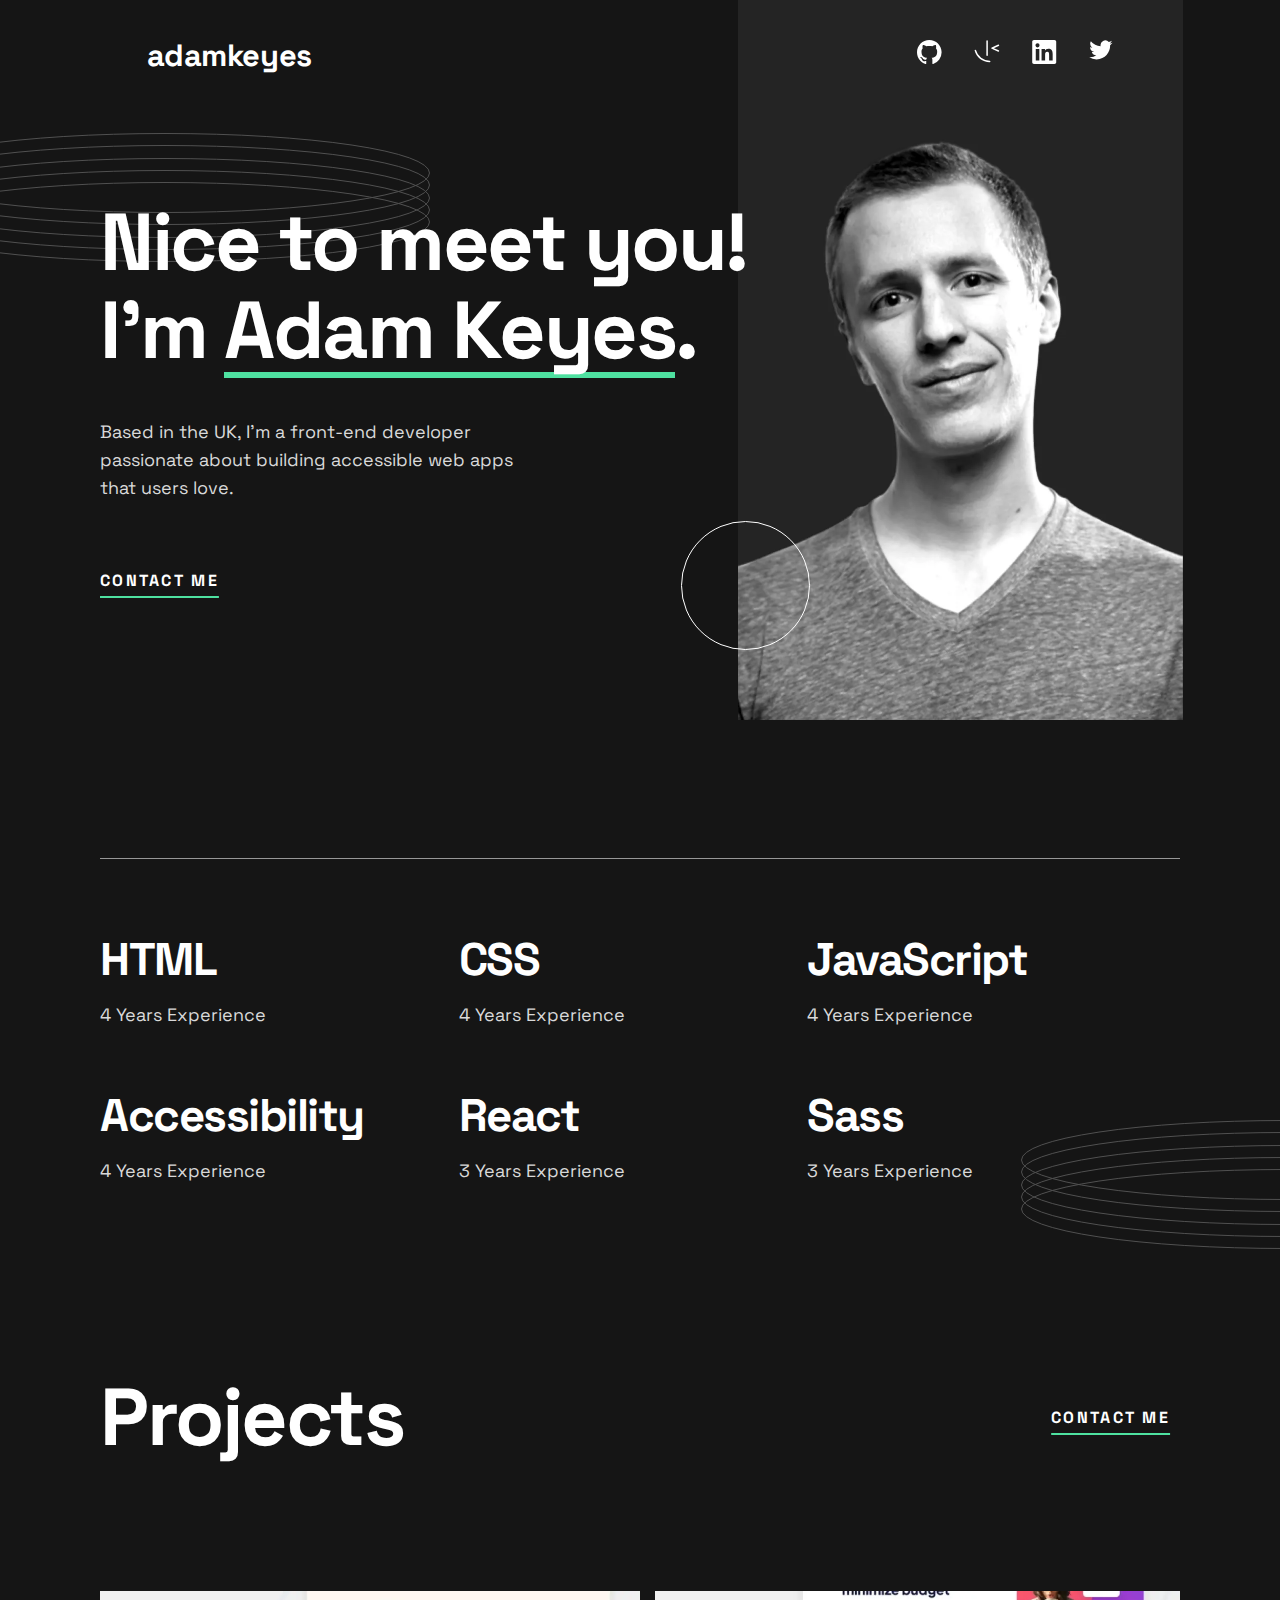
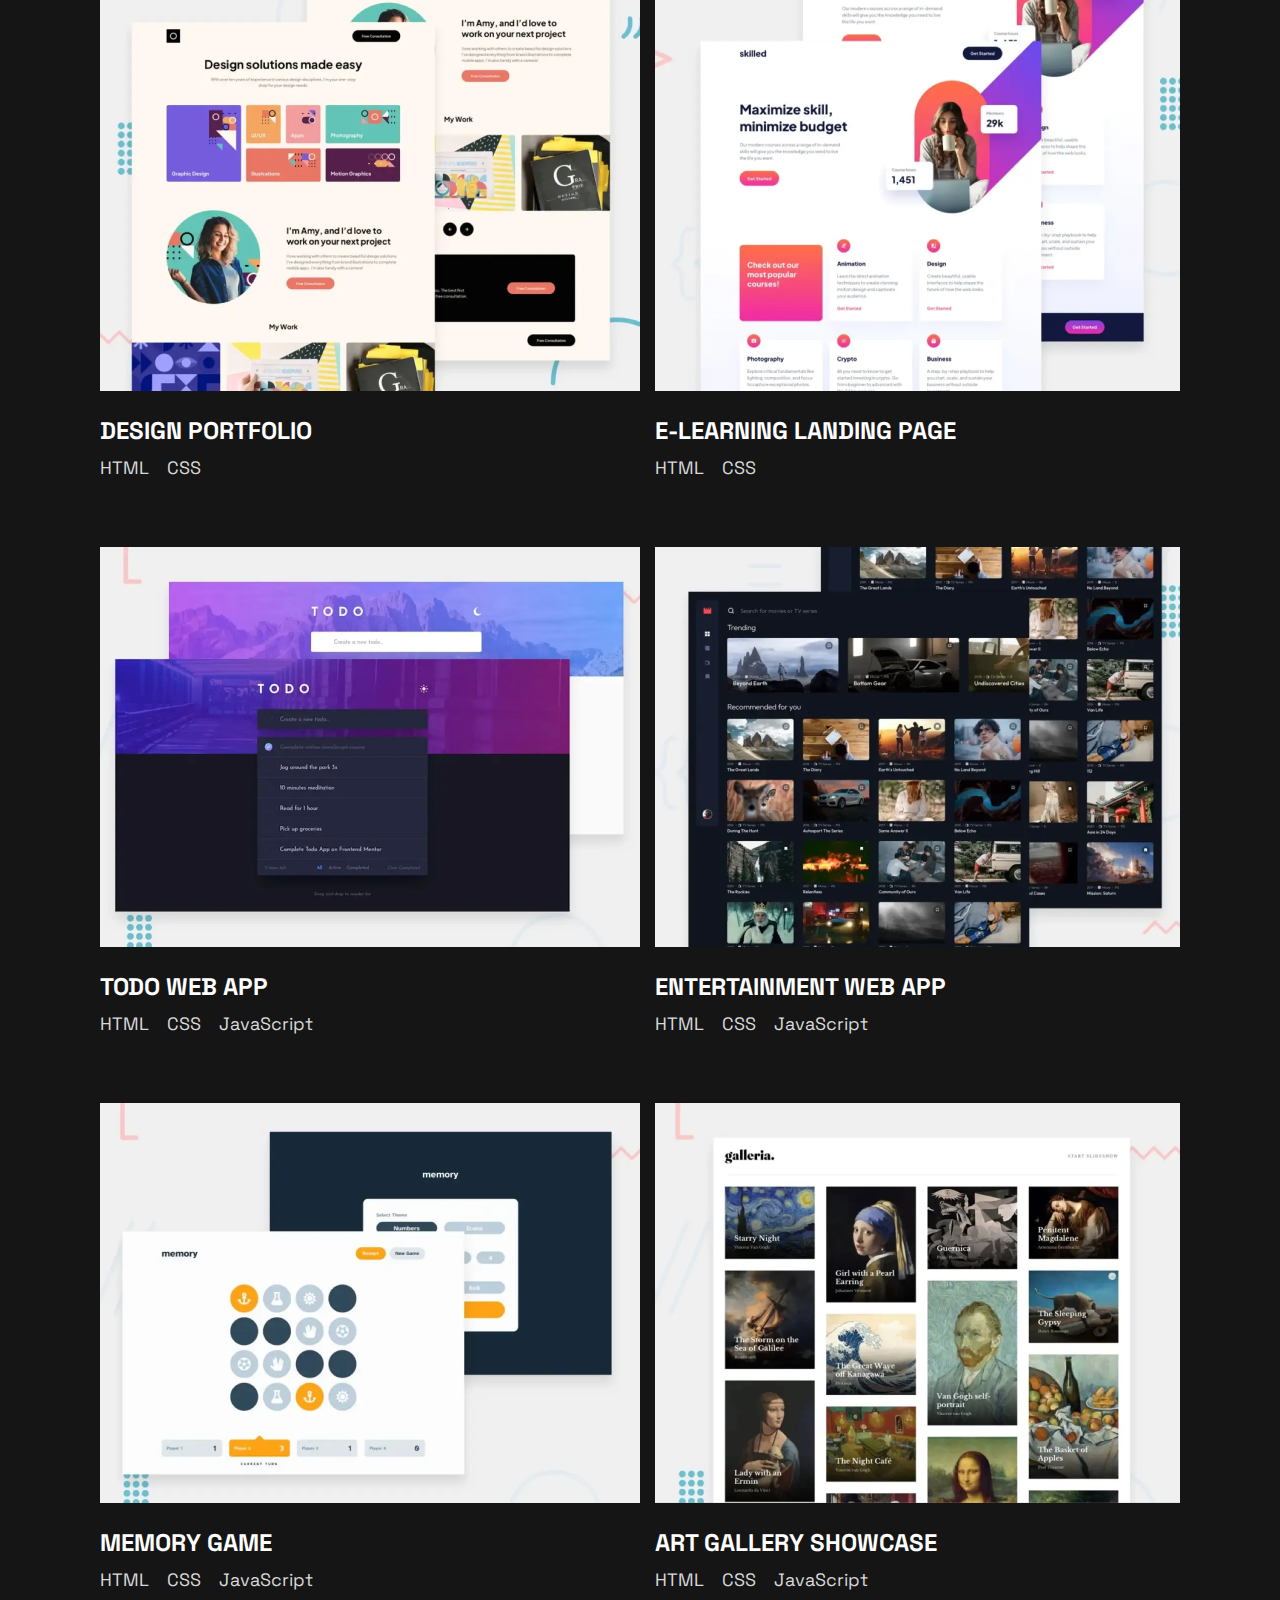
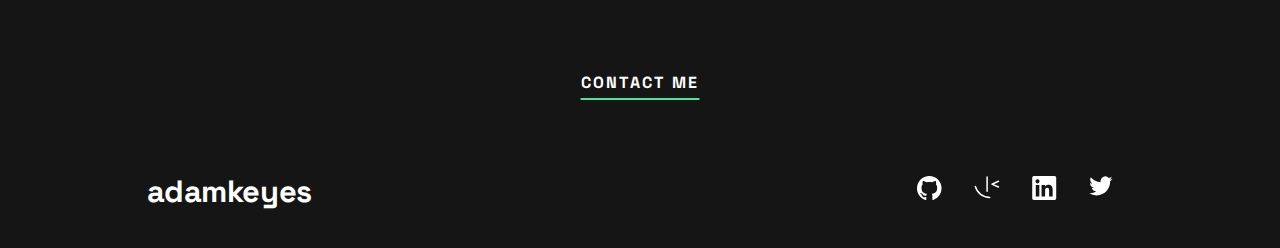
==== commit bf0238cf: "project hover state addition" ====
--- a/index.html
+++ b/index.html
@@ -28,7 +28,7 @@
               height="24"
             >
               <path
-                fill="#FFF"
+                
                 fill-rule="evenodd"
                 d="M12.304 0C5.506 0 0 5.506 0 12.304c0 5.444 3.522 10.042 8.413 11.672.615.108.845-.261.845-.584 0-.292-.015-1.261-.015-2.291-3.091.569-3.891-.754-4.137-1.446-.138-.354-.738-1.446-1.261-1.738-.43-.23-1.046-.8-.016-.815.97-.015 1.661.892 1.892 1.261 1.107 1.86 2.876 1.338 3.584 1.015.107-.8.43-1.338.784-1.646-2.738-.307-5.598-1.368-5.598-6.074 0-1.338.477-2.446 1.26-3.307-.122-.308-.553-1.569.124-3.26 0 0 1.03-.323 3.383 1.26.985-.276 2.03-.415 3.076-.415 1.046 0 2.092.139 3.076.416 2.353-1.6 3.384-1.261 3.384-1.261.676 1.691.246 2.952.123 3.26.784.861 1.26 1.953 1.26 3.307 0 4.721-2.875 5.767-5.613 6.074.446.385.83 1.123.83 2.277 0 1.645-.015 2.968-.015 3.383 0 .323.231.708.846.584a12.324 12.324 0 0 0 8.382-11.672C24.607 5.506 19.101 0 12.304 0Z"
               />
@@ -44,7 +44,7 @@
               height="23"
             >
               <path
-                fill="#FFF"
+                
                 d="M13.084.23a.751.751 0 0 0-.736.75v14.267a.75.75 0 1 0 1.5 0V.98a.75.75 0 0 0-.763-.75ZM24.44 4.504a.752.752 0 0 0-.284.064l-6.44 2.875a.752.752 0 0 0 0 1.37l6.44 2.884a.75.75 0 0 0 .612-1.369L19.861 8.13l4.907-2.191a.753.753 0 0 0 .38-.99.752.752 0 0 0-.708-.444ZM1.371 9.663a.752.752 0 0 0-.74.938C2.41 17.447 8.603 22.23 15.685 22.23a.75.75 0 1 0 0-1.501A14.053 14.053 0 0 1 2.083 10.225a.75.75 0 0 0-.712-.561v-.001Z"
               />
             </svg>
@@ -59,7 +59,7 @@
               height="24"
             >
               <path
-                fill="#FFF"
+                
                 fill-rule="evenodd"
                 d="M5.551 3.304c-1.14 0-2.067.926-2.067 2.064 0 1.14.928 2.066 2.067 2.066a2.066 2.066 0 0 0 0-4.13ZM3.767 8.998v11.453h3.562L7.33 8.998H3.767Zm5.798 0V20.45l3.554.002.002-5.668c0-1.454.253-2.941 2.132-2.941 1.851 0 1.851 1.755 1.851 3.036v5.571l3.559-.001v-6.28c0-2.834-.517-5.457-4.27-5.457-1.763 0-2.916.997-3.368 1.85h-.05V8.997h-3.41ZM22.435 24H1.982c-.976 0-1.77-.777-1.77-1.732V1.731C.212.776 1.006 0 1.982 0h20.453c.98 0 1.777.776 1.777 1.73v20.538c0 .955-.797 1.732-1.777 1.732Z"
               />
@@ -75,7 +75,7 @@
               height="20"
             >
               <path
-                fill="#FFF"
+                
                 d="M23.492 2.705a9.563 9.563 0 0 1-2.742.751 4.788 4.788 0 0 0 2.1-2.643 9.536 9.536 0 0 1-3.033 1.159 4.778 4.778 0 0 0-8.14 4.357 13.564 13.564 0 0 1-9.844-4.99 4.774 4.774 0 0 0-.646 2.4 4.778 4.778 0 0 0 2.124 3.977 4.765 4.765 0 0 1-2.163-.598v.061a4.778 4.778 0 0 0 3.832 4.684 4.812 4.812 0 0 1-2.158.082 4.78 4.78 0 0 0 4.462 3.316 9.584 9.584 0 0 1-5.932 2.045c-.38 0-.762-.022-1.14-.067a13.508 13.508 0 0 0 7.32 2.146c8.787 0 13.59-7.277 13.59-13.589 0-.205-.004-.412-.013-.617a9.71 9.71 0 0 0 2.381-2.471l.002-.003Z"
               />
             </svg>
@@ -197,11 +197,10 @@
               <h3 class="projects-section__project-name heading-m">
                 Design portfolio
               </h3>
-              <div
-                class="projects-section__project-skill bodys-container"
-              ></div>
-              <p class="projects-section__project-skill body">HTML</p>
-              <p class="projects-section__project-skill body">CSS</p>
+              <div class="projects-section__project-skill-bodys-container">
+                <p class="projects-section__project-skill body">HTML</p>
+                <p class="projects-section__project-skill body">CSS</p>
+              </div>
             </div>
           </div>
 
@@ -224,7 +223,7 @@
               <h3 class="projects-section__project-name heading-m">
                 E-learning landing page
               </h3>
-              <div class="projects-section__project-skill bodys-container">
+              <div class="projects-section__project-skill-bodys-container">
                 <p class="projects-section__project-skill body">HTML</p>
                 <p class="projects-section__project-skill body">CSS</p>
               </div>
@@ -250,7 +249,7 @@
               <h3 class="projects-section__project-name heading-m">
                 Todo web app
               </h3>
-              <div class="projects-section__project-skill bodys-container">
+              <div class="projects-section__project-skill-bodys-container">
                 <p class="projects-section__project-skill body">HTML</p>
                 <p class="projects-section__project-skill body">CSS</p>
                 <p class="projects-section__project-skill body">JavaScript</p>
@@ -277,7 +276,7 @@
               <h3 class="projects-section__project-name heading-m">
                 Entertainment web app
               </h3>
-              <div class="projects-section__project-skill bodys-container">
+              <div class="projects-section__project-skill-bodys-container">
                 <p class="projects-section__project-skill body">HTML</p>
                 <p class="projects-section__project-skill body">CSS</p>
                 <p class="projects-section__project-skill body">JavaScript</p>
@@ -304,7 +303,7 @@
               <h3 class="projects-section__project-name heading-m">
                 Memory Game
               </h3>
-              <div class="projects-section__project-skill bodys-container">
+              <div class="projects-section__project-skill-bodys-container">
                 <p class="projects-section__project-skill body">HTML</p>
                 <p class="projects-section__project-skill body">CSS</p>
                 <p class="projects-section__project-skill body">JavaScript</p>
@@ -331,20 +330,17 @@
               <h3 class="projects-section__project-name heading-m">
                 Art Gallery Showcase
               </h3>
-              <div
-                class="projects-section__project-skill bodys-container"
-              ></div>
-              <p class="projects-section__project-skill body">HTML</p>
-              <p class="projects-section__project-skill body">CSS</p>
-              <p class="projects-section__project-skill body">JavaScript</p>
-            </div>
-          </div>
-
-          <a class="projects-section___cta link" href="./contact.html"
-            >Contact me</a
-          >
+              <div class="projects-section__project-skill-bodys-container">
+                <p class="projects-section__project-skill body">HTML</p>
+                <p class="projects-section__project-skill body">CSS</p>
+                <p class="projects-section__project-skill body">JavaScript</p>
+              </div>
+            </div>
+          </div>
         </div>
       </section>
+
+      <a class="projects-section__cta link" href="./contact.html">Contact me</a>
     </main>
 
     <section class="social-links--footer">
@@ -359,7 +355,7 @@
               height="24"
             >
               <path
-                fill="#FFF"
+                
                 fill-rule="evenodd"
                 d="M12.304 0C5.506 0 0 5.506 0 12.304c0 5.444 3.522 10.042 8.413 11.672.615.108.845-.261.845-.584 0-.292-.015-1.261-.015-2.291-3.091.569-3.891-.754-4.137-1.446-.138-.354-.738-1.446-1.261-1.738-.43-.23-1.046-.8-.016-.815.97-.015 1.661.892 1.892 1.261 1.107 1.86 2.876 1.338 3.584 1.015.107-.8.43-1.338.784-1.646-2.738-.307-5.598-1.368-5.598-6.074 0-1.338.477-2.446 1.26-3.307-.122-.308-.553-1.569.124-3.26 0 0 1.03-.323 3.383 1.26.985-.276 2.03-.415 3.076-.415 1.046 0 2.092.139 3.076.416 2.353-1.6 3.384-1.261 3.384-1.261.676 1.691.246 2.952.123 3.26.784.861 1.26 1.953 1.26 3.307 0 4.721-2.875 5.767-5.613 6.074.446.385.83 1.123.83 2.277 0 1.645-.015 2.968-.015 3.383 0 .323.231.708.846.584a12.324 12.324 0 0 0 8.382-11.672C24.607 5.506 19.101 0 12.304 0Z"
               />
@@ -375,7 +371,7 @@
               height="23"
             >
               <path
-                fill="#FFF"
+                
                 d="M13.084.23a.751.751 0 0 0-.736.75v14.267a.75.75 0 1 0 1.5 0V.98a.75.75 0 0 0-.763-.75ZM24.44 4.504a.752.752 0 0 0-.284.064l-6.44 2.875a.752.752 0 0 0 0 1.37l6.44 2.884a.75.75 0 0 0 .612-1.369L19.861 8.13l4.907-2.191a.753.753 0 0 0 .38-.99.752.752 0 0 0-.708-.444ZM1.371 9.663a.752.752 0 0 0-.74.938C2.41 17.447 8.603 22.23 15.685 22.23a.75.75 0 1 0 0-1.501A14.053 14.053 0 0 1 2.083 10.225a.75.75 0 0 0-.712-.561v-.001Z"
               />
             </svg>
@@ -390,7 +386,7 @@
               height="24"
             >
               <path
-                fill="#FFF"
+                
                 fill-rule="evenodd"
                 d="M5.551 3.304c-1.14 0-2.067.926-2.067 2.064 0 1.14.928 2.066 2.067 2.066a2.066 2.066 0 0 0 0-4.13ZM3.767 8.998v11.453h3.562L7.33 8.998H3.767Zm5.798 0V20.45l3.554.002.002-5.668c0-1.454.253-2.941 2.132-2.941 1.851 0 1.851 1.755 1.851 3.036v5.571l3.559-.001v-6.28c0-2.834-.517-5.457-4.27-5.457-1.763 0-2.916.997-3.368 1.85h-.05V8.997h-3.41ZM22.435 24H1.982c-.976 0-1.77-.777-1.77-1.732V1.731C.212.776 1.006 0 1.982 0h20.453c.98 0 1.777.776 1.777 1.73v20.538c0 .955-.797 1.732-1.777 1.732Z"
               />
@@ -406,7 +402,7 @@
               height="20"
             >
               <path
-                fill="#FFF"
+                
                 d="M23.492 2.705a9.563 9.563 0 0 1-2.742.751 4.788 4.788 0 0 0 2.1-2.643 9.536 9.536 0 0 1-3.033 1.159 4.778 4.778 0 0 0-8.14 4.357 13.564 13.564 0 0 1-9.844-4.99 4.774 4.774 0 0 0-.646 2.4 4.778 4.778 0 0 0 2.124 3.977 4.765 4.765 0 0 1-2.163-.598v.061a4.778 4.778 0 0 0 3.832 4.684 4.812 4.812 0 0 1-2.158.082 4.78 4.78 0 0 0 4.462 3.316 9.584 9.584 0 0 1-5.932 2.045c-.38 0-.762-.022-1.14-.067a13.508 13.508 0 0 0 7.32 2.146c8.787 0 13.59-7.277 13.59-13.589 0-.205-.004-.412-.013-.617a9.71 9.71 0 0 0 2.381-2.471l.002-.003Z"
               />
             </svg>
--- a/styles.css
+++ b/styles.css
@@ -82,7 +82,7 @@
   transition: color 0.3s ease 0s;
 }
 
-.link:hover, 
+.link:hover,
 .link:focus {
   color: var(--neon);
 }
@@ -101,7 +101,8 @@
 
 /* Header Social Links Design */
 
-.social-links {
+.social-links,
+.social-links--footer {
   width: 100%;
   display: flex;
   justify-content: space-between;
@@ -115,6 +116,15 @@
   z-index: 1;
 }
 
+.social-links__icon {
+  fill: var(--white);
+  transition: fill 0.25s ease 0s;
+}
+
+.social-links__icon:hover {
+  fill: var(--neon);
+}
+
 /* Main Content */
 
 .main-content {
@@ -123,7 +133,7 @@
 
 /* Hero Section */
 
-.hero-section { 
+.hero-section {
   margin-top: 7.9375rem;
   min-height: max-content;
 }
@@ -161,7 +171,7 @@
   text-decoration-thickness: 6px;
 }
 
-.hero-section__body { 
+.hero-section__body {
   margin: 2.6875rem 0 4.125rem;
   block-size: 5.25rem;
   inline-size: 63.03116147308782%;
@@ -177,7 +187,7 @@
 /* Experience Section */
 
 .experience-section {
-  border-top: solid var(--dark-gray) 1px; 
+  border-top: solid var(--dark-gray) 1px;
   margin-top: 16.5rem;
   margin-bottom: 8.75rem;
   padding-top: 4.5rem;
@@ -186,7 +196,6 @@
   grid-template-columns: repeat(3, 1fr);
   grid-template-rows: repeat(2, auto);
   gap: 3.625rem 5.9375rem;
-
 }
 
 .experience-section__pattern-rings {
@@ -218,26 +227,61 @@
   display: flex;
   justify-content: space-between;
   align-items: center;
-}
-
+  column-gap: 59.0990990990991%;
+}
 
 .projects-section__project-collection-container {
   display: grid;
   width: 100%;
-  grid-template-columns: repeat(2, 33.75rem);
+  grid-template-columns: repeat(2, 48.64864864864865%);
   grid-template-rows: repeat(3, 30.4375rem);
-  gap: 4.3125rem 1.875rem;
+  gap: 4.3125rem 2.702702702702703%;
 }
 
 .projects-section__single-project-container {
   block-size: 100%;
+  position: relative;
 }
 
 .projects-section__project-thumbnail-overlay {
-  display: none;
+  display: block;
+  position: absolute;
+  top: 0;
+  left: 0;
+  opacity: 0;
+  height: 82.13552361396304%;
+  width: 100%;
+  background-color: var(--dark-gray);
+  z-index: 1;
+  transition: opacity 0.5s ease 0s;
+}
+
+.projects-section__project-thumbnail-overlay:hover,
+.projects-section__project-thumbnail-overlay:focus {
+  opacity: 0.7;
 }
 
 .projects-section__project-thumbnail {
   max-height: 82.13552361396304%;
   width: auto;
-}+}
+
+.projects-section__project-info-container {
+  padding-top: 1.25rem;
+}
+
+.projects-section__project-name {
+  text-transform: uppercase;
+}
+
+.projects-section__project-skill-bodys-container {
+  display: flex;
+  padding-top: 7px;
+  column-gap: 1.125rem;
+}
+
+.projects-section__cta {
+  display: block;
+  margin: 5rem auto;
+  text-align: center;
+}
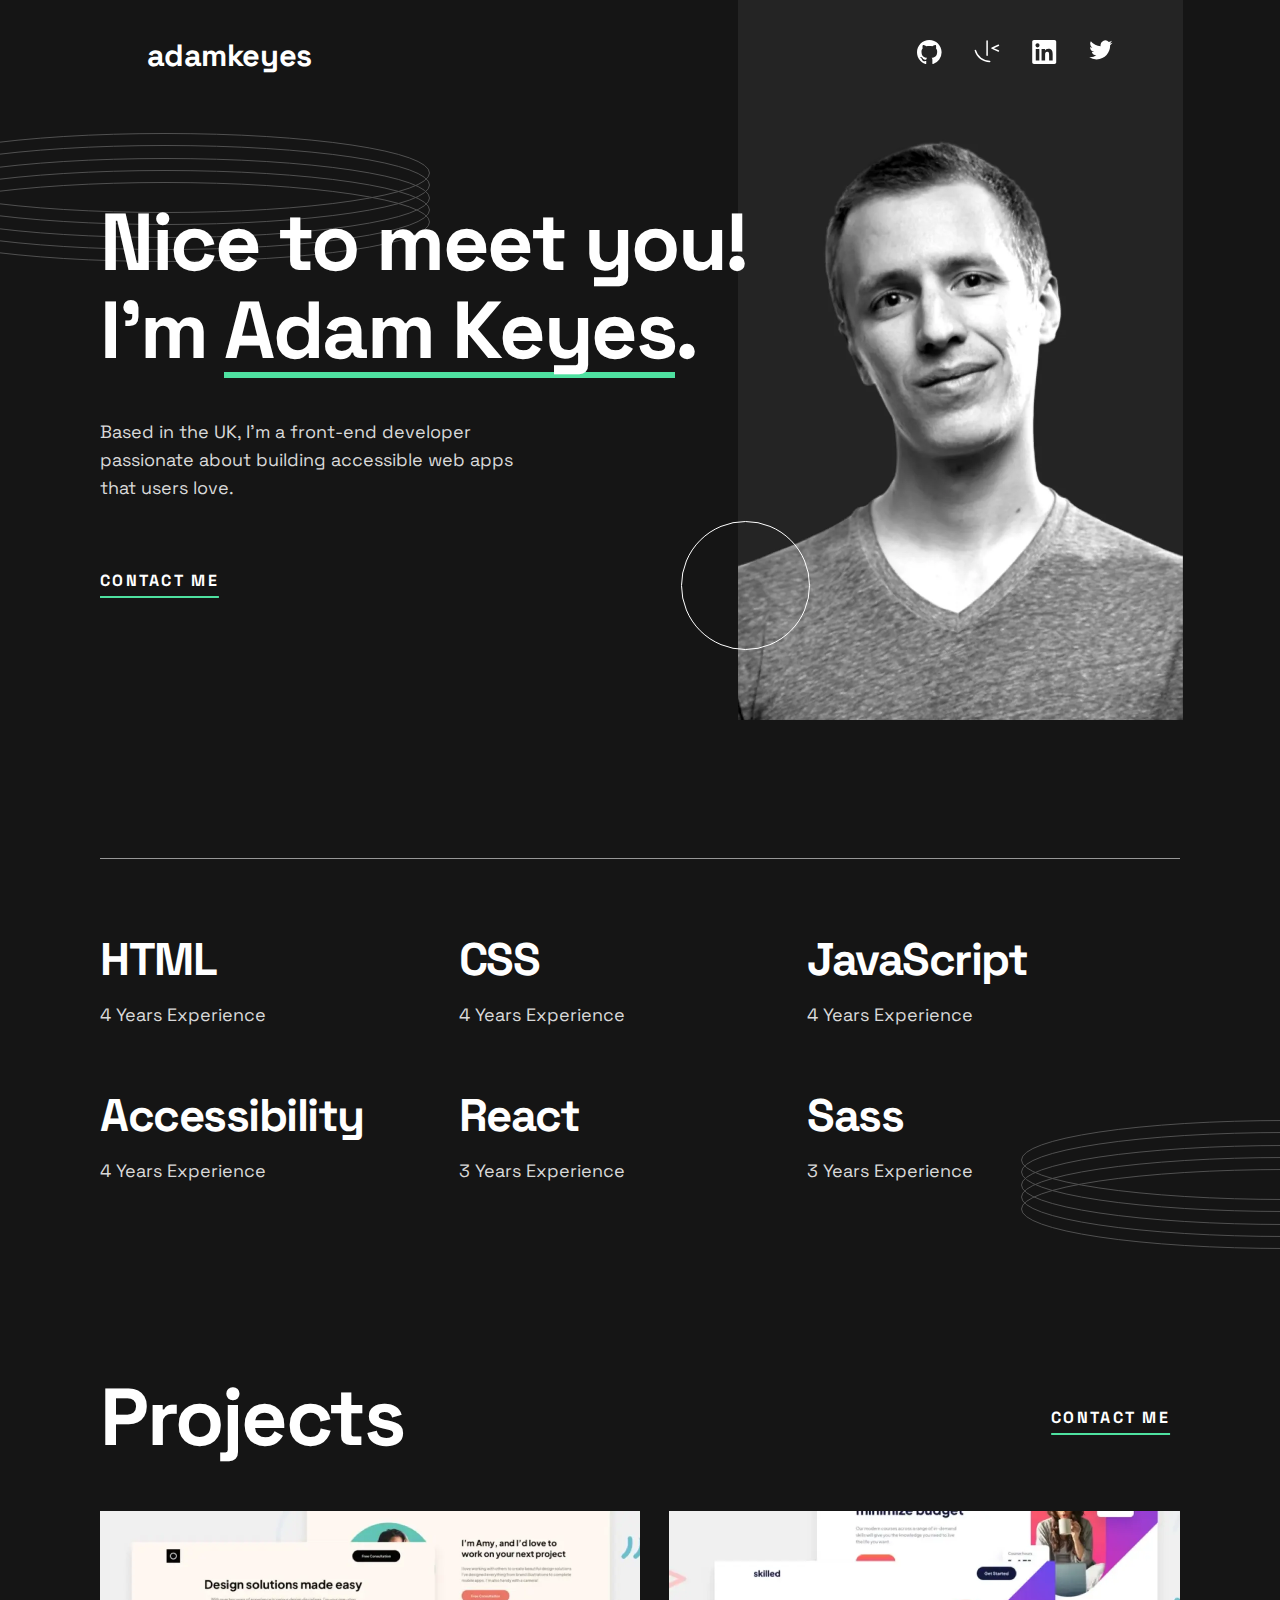
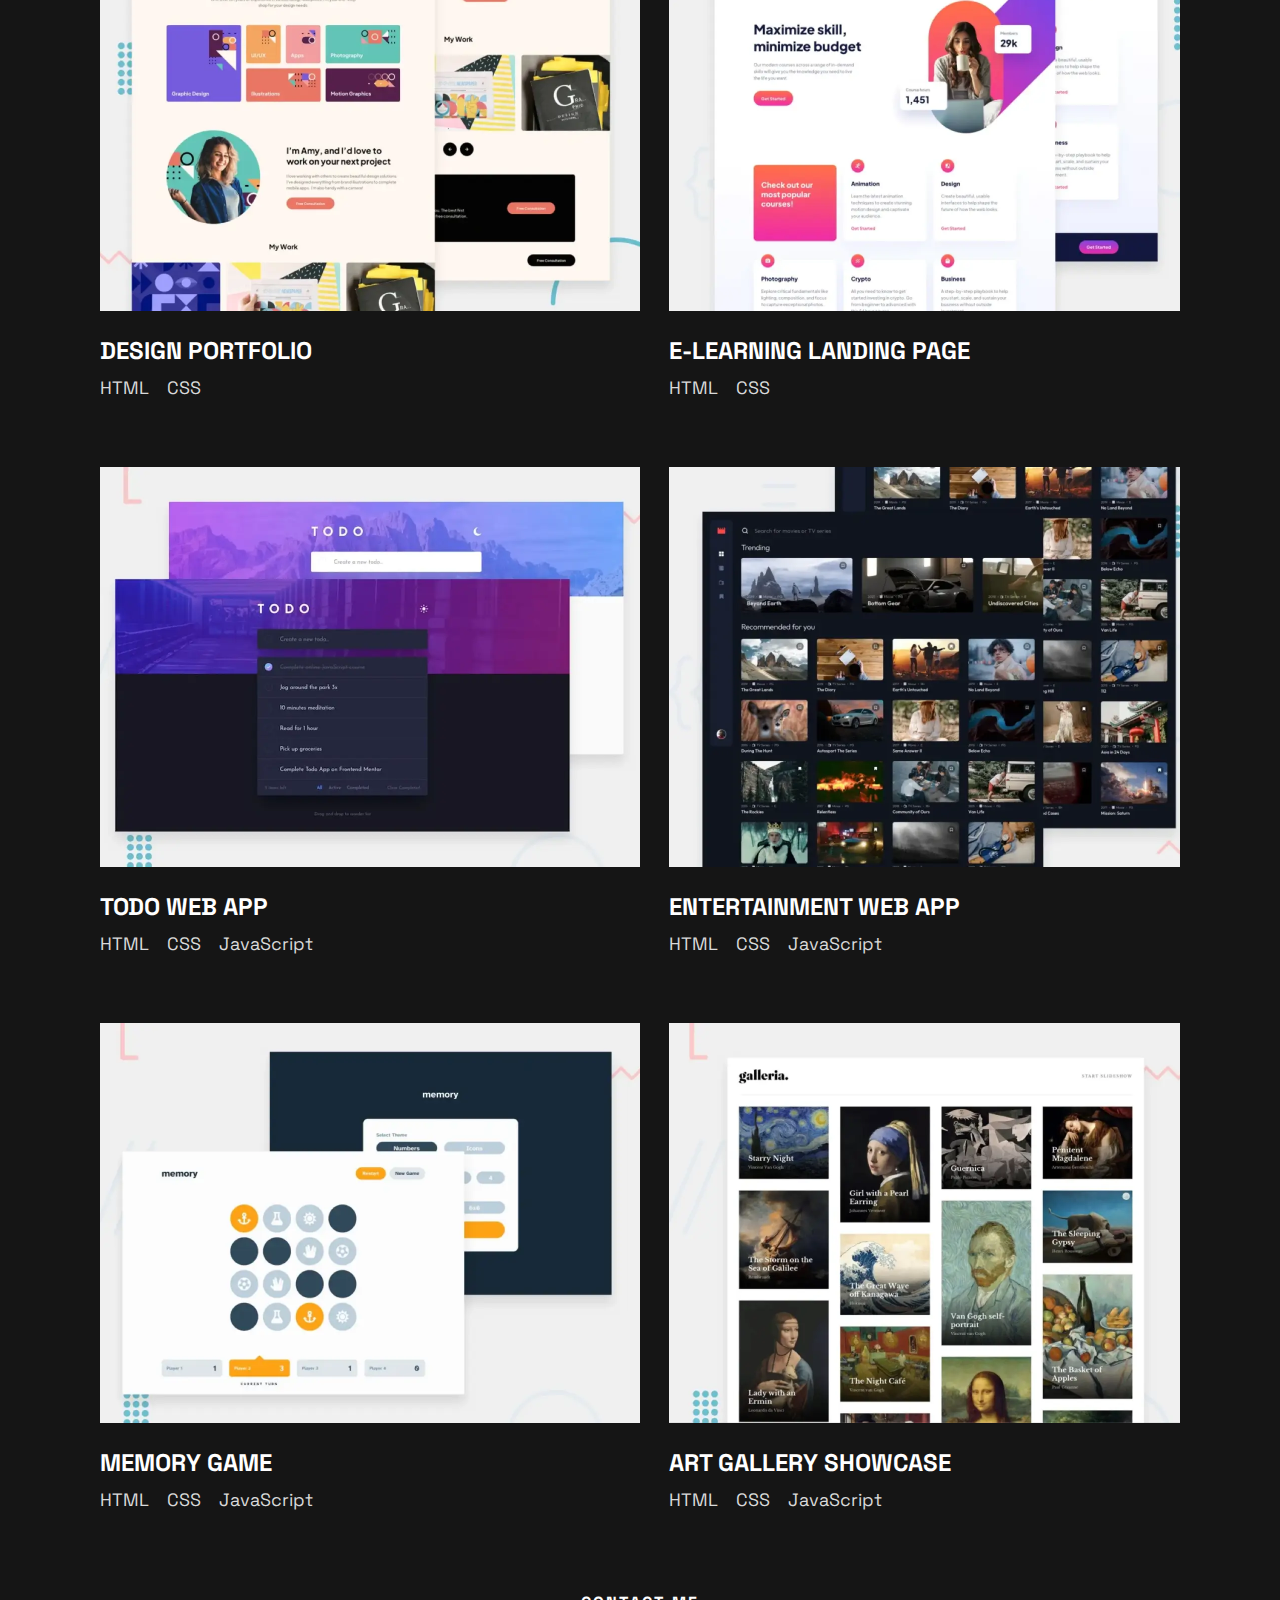
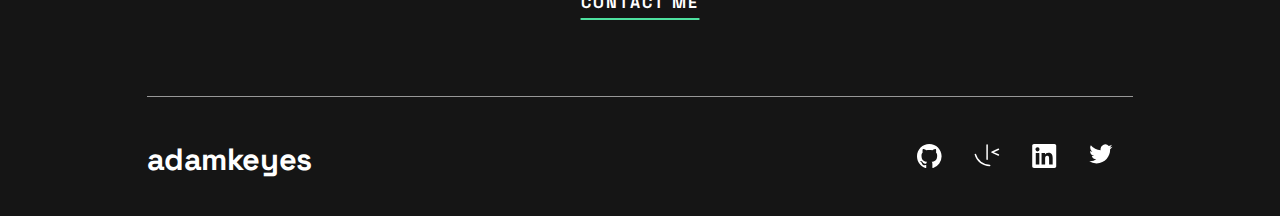
==== commit 66ad60a5: "minor update to all files" ====
--- a/index.html
+++ b/index.html
@@ -28,7 +28,6 @@
               height="24"
             >
               <path
-                
                 fill-rule="evenodd"
                 d="M12.304 0C5.506 0 0 5.506 0 12.304c0 5.444 3.522 10.042 8.413 11.672.615.108.845-.261.845-.584 0-.292-.015-1.261-.015-2.291-3.091.569-3.891-.754-4.137-1.446-.138-.354-.738-1.446-1.261-1.738-.43-.23-1.046-.8-.016-.815.97-.015 1.661.892 1.892 1.261 1.107 1.86 2.876 1.338 3.584 1.015.107-.8.43-1.338.784-1.646-2.738-.307-5.598-1.368-5.598-6.074 0-1.338.477-2.446 1.26-3.307-.122-.308-.553-1.569.124-3.26 0 0 1.03-.323 3.383 1.26.985-.276 2.03-.415 3.076-.415 1.046 0 2.092.139 3.076.416 2.353-1.6 3.384-1.261 3.384-1.261.676 1.691.246 2.952.123 3.26.784.861 1.26 1.953 1.26 3.307 0 4.721-2.875 5.767-5.613 6.074.446.385.83 1.123.83 2.277 0 1.645-.015 2.968-.015 3.383 0 .323.231.708.846.584a12.324 12.324 0 0 0 8.382-11.672C24.607 5.506 19.101 0 12.304 0Z"
               />
@@ -44,7 +43,6 @@
               height="23"
             >
               <path
-                
                 d="M13.084.23a.751.751 0 0 0-.736.75v14.267a.75.75 0 1 0 1.5 0V.98a.75.75 0 0 0-.763-.75ZM24.44 4.504a.752.752 0 0 0-.284.064l-6.44 2.875a.752.752 0 0 0 0 1.37l6.44 2.884a.75.75 0 0 0 .612-1.369L19.861 8.13l4.907-2.191a.753.753 0 0 0 .38-.99.752.752 0 0 0-.708-.444ZM1.371 9.663a.752.752 0 0 0-.74.938C2.41 17.447 8.603 22.23 15.685 22.23a.75.75 0 1 0 0-1.501A14.053 14.053 0 0 1 2.083 10.225a.75.75 0 0 0-.712-.561v-.001Z"
               />
             </svg>
@@ -59,7 +57,6 @@
               height="24"
             >
               <path
-                
                 fill-rule="evenodd"
                 d="M5.551 3.304c-1.14 0-2.067.926-2.067 2.064 0 1.14.928 2.066 2.067 2.066a2.066 2.066 0 0 0 0-4.13ZM3.767 8.998v11.453h3.562L7.33 8.998H3.767Zm5.798 0V20.45l3.554.002.002-5.668c0-1.454.253-2.941 2.132-2.941 1.851 0 1.851 1.755 1.851 3.036v5.571l3.559-.001v-6.28c0-2.834-.517-5.457-4.27-5.457-1.763 0-2.916.997-3.368 1.85h-.05V8.997h-3.41ZM22.435 24H1.982c-.976 0-1.77-.777-1.77-1.732V1.731C.212.776 1.006 0 1.982 0h20.453c.98 0 1.777.776 1.777 1.73v20.538c0 .955-.797 1.732-1.777 1.732Z"
               />
@@ -75,7 +72,6 @@
               height="20"
             >
               <path
-                
                 d="M23.492 2.705a9.563 9.563 0 0 1-2.742.751 4.788 4.788 0 0 0 2.1-2.643 9.536 9.536 0 0 1-3.033 1.159 4.778 4.778 0 0 0-8.14 4.357 13.564 13.564 0 0 1-9.844-4.99 4.774 4.774 0 0 0-.646 2.4 4.778 4.778 0 0 0 2.124 3.977 4.765 4.765 0 0 1-2.163-.598v.061a4.778 4.778 0 0 0 3.832 4.684 4.812 4.812 0 0 1-2.158.082 4.78 4.78 0 0 0 4.462 3.316 9.584 9.584 0 0 1-5.932 2.045c-.38 0-.762-.022-1.14-.067a13.508 13.508 0 0 0 7.32 2.146c8.787 0 13.59-7.277 13.59-13.589 0-.205-.004-.412-.013-.617a9.71 9.71 0 0 0 2.381-2.471l.002-.003Z"
               />
             </svg>
@@ -108,11 +104,24 @@
           </p>
           <a class="hero-section__cta link" href="./contact.html">Contact me</a>
         </div>
-        <img
-          class="hero-section__image"
-          src="./starter-code/assets/images/image-profile-desktop.webp"
-          alt="Image of Adam Keyes"
-        />
+
+        <picture class="hero-section__profile-picture-container">
+          <source
+            media="(min-width: )"
+            srcset="./starter-code/assets/images/image-profile-tablet.webp"
+            sizes="322x600"
+          />
+          <source
+            media="(min-width: )"
+            srcset="./starter-code/assets/images/image-profile-mobile.webp"
+            sizes="174x383"
+          />
+          <img
+            class="hero-section__image"
+            src="./starter-code/assets/images/image-profile-desktop.webp"
+            alt="Image of Adam Keyes"
+          />
+        </picture>
       </header>
 
       <!-- Experience Section-->
@@ -355,7 +364,6 @@
               height="24"
             >
               <path
-                
                 fill-rule="evenodd"
                 d="M12.304 0C5.506 0 0 5.506 0 12.304c0 5.444 3.522 10.042 8.413 11.672.615.108.845-.261.845-.584 0-.292-.015-1.261-.015-2.291-3.091.569-3.891-.754-4.137-1.446-.138-.354-.738-1.446-1.261-1.738-.43-.23-1.046-.8-.016-.815.97-.015 1.661.892 1.892 1.261 1.107 1.86 2.876 1.338 3.584 1.015.107-.8.43-1.338.784-1.646-2.738-.307-5.598-1.368-5.598-6.074 0-1.338.477-2.446 1.26-3.307-.122-.308-.553-1.569.124-3.26 0 0 1.03-.323 3.383 1.26.985-.276 2.03-.415 3.076-.415 1.046 0 2.092.139 3.076.416 2.353-1.6 3.384-1.261 3.384-1.261.676 1.691.246 2.952.123 3.26.784.861 1.26 1.953 1.26 3.307 0 4.721-2.875 5.767-5.613 6.074.446.385.83 1.123.83 2.277 0 1.645-.015 2.968-.015 3.383 0 .323.231.708.846.584a12.324 12.324 0 0 0 8.382-11.672C24.607 5.506 19.101 0 12.304 0Z"
               />
@@ -371,7 +379,6 @@
               height="23"
             >
               <path
-                
                 d="M13.084.23a.751.751 0 0 0-.736.75v14.267a.75.75 0 1 0 1.5 0V.98a.75.75 0 0 0-.763-.75ZM24.44 4.504a.752.752 0 0 0-.284.064l-6.44 2.875a.752.752 0 0 0 0 1.37l6.44 2.884a.75.75 0 0 0 .612-1.369L19.861 8.13l4.907-2.191a.753.753 0 0 0 .38-.99.752.752 0 0 0-.708-.444ZM1.371 9.663a.752.752 0 0 0-.74.938C2.41 17.447 8.603 22.23 15.685 22.23a.75.75 0 1 0 0-1.501A14.053 14.053 0 0 1 2.083 10.225a.75.75 0 0 0-.712-.561v-.001Z"
               />
             </svg>
@@ -386,7 +393,6 @@
               height="24"
             >
               <path
-                
                 fill-rule="evenodd"
                 d="M5.551 3.304c-1.14 0-2.067.926-2.067 2.064 0 1.14.928 2.066 2.067 2.066a2.066 2.066 0 0 0 0-4.13ZM3.767 8.998v11.453h3.562L7.33 8.998H3.767Zm5.798 0V20.45l3.554.002.002-5.668c0-1.454.253-2.941 2.132-2.941 1.851 0 1.851 1.755 1.851 3.036v5.571l3.559-.001v-6.28c0-2.834-.517-5.457-4.27-5.457-1.763 0-2.916.997-3.368 1.85h-.05V8.997h-3.41ZM22.435 24H1.982c-.976 0-1.77-.777-1.77-1.732V1.731C.212.776 1.006 0 1.982 0h20.453c.98 0 1.777.776 1.777 1.73v20.538c0 .955-.797 1.732-1.777 1.732Z"
               />
@@ -402,7 +408,6 @@
               height="20"
             >
               <path
-                
                 d="M23.492 2.705a9.563 9.563 0 0 1-2.742.751 4.788 4.788 0 0 0 2.1-2.643 9.536 9.536 0 0 1-3.033 1.159 4.778 4.778 0 0 0-8.14 4.357 13.564 13.564 0 0 1-9.844-4.99 4.774 4.774 0 0 0-.646 2.4 4.778 4.778 0 0 0 2.124 3.977 4.765 4.765 0 0 1-2.163-.598v.061a4.778 4.778 0 0 0 3.832 4.684 4.812 4.812 0 0 1-2.158.082 4.78 4.78 0 0 0 4.462 3.316 9.584 9.584 0 0 1-5.932 2.045c-.38 0-.762-.022-1.14-.067a13.508 13.508 0 0 0 7.32 2.146c8.787 0 13.59-7.277 13.59-13.589 0-.205-.004-.412-.013-.617a9.71 9.71 0 0 0 2.381-2.471l.002-.003Z"
               />
             </svg>
--- a/styles.css
+++ b/styles.css
@@ -4,10 +4,6 @@
   padding: 0;
   text-decoration: none;
   color: white;
-}
-
-body {
-  min-height: 100%;
 }
 
 /* Colour Styles */
@@ -18,6 +14,7 @@
   --gray: #d9d9d9;
   --white: #fff;
   --dark-gray: #979797;
+  --error-color: #ff6f5b;
 }
 
 /* Typography */
@@ -82,9 +79,18 @@
   transition: color 0.3s ease 0s;
 }
 
+.error-text {
+  font-size: 0.75rem;
+  color: var(--error-color);
+  font-family: "Space Grotesk";
+  line-height: 1rem;
+  letter-spacing: -0.17px;
+}
+
 .link:hover,
 .link:focus {
   color: var(--neon);
+  cursor: pointer;
 }
 
 /* Layout Design */
@@ -93,13 +99,19 @@
   overflow-x: hidden;
   display: flex;
   flex-flow: column nowrap;
+  justify-content: center;
   align-items: center;
   position: relative;
   background-color: var(--black);
-  padding: 2.5rem 11.458333333333333% 2.5rem;
-}
-
-/* Header Social Links Design */
+  padding: 2.5rem 11.458333333333333%;
+}
+
+/* Social Links Design */
+
+.social-links--footer {
+  border-top: solid var(--dark-gray) 1px;
+  padding-top: 2.9375rem;
+}
 
 .social-links,
 .social-links--footer {
@@ -220,7 +232,6 @@
 .projects-section {
   display: flex;
   flex-direction: column;
-  row-gap: 5rem;
 }
 
 .projects-section__header-section {
@@ -233,7 +244,8 @@
 .projects-section__project-collection-container {
   display: grid;
   width: 100%;
-  grid-template-columns: repeat(2, 48.64864864864865%);
+  justify-content: space-around;
+  grid-template-columns: repeat(2, 33.75rem);
   grid-template-rows: repeat(3, 30.4375rem);
   gap: 4.3125rem 2.702702702702703%;
 }
@@ -244,21 +256,25 @@
 }
 
 .projects-section__project-thumbnail-overlay {
-  display: block;
+  display: flex;
+  flex-direction: column;
+  justify-content: center;
+  align-items: center;
+  row-gap: 3rem;
   position: absolute;
   top: 0;
   left: 0;
   opacity: 0;
   height: 82.13552361396304%;
   width: 100%;
-  background-color: var(--dark-gray);
+  background-color: var(--black);
   z-index: 1;
-  transition: opacity 0.5s ease 0s;
+  transition: opacity 0.3s ease 0s;
 }
 
 .projects-section__project-thumbnail-overlay:hover,
 .projects-section__project-thumbnail-overlay:focus {
-  opacity: 0.7;
+  opacity: 0.85;
 }
 
 .projects-section__project-thumbnail {
@@ -285,3 +301,103 @@
   margin: 5rem auto;
   text-align: center;
 }
+
+/* Contact Page */
+
+.contact-section {
+  position: relative;
+  display: flex;
+  flex-direction: row;
+  justify-content: space-between;
+  background-color: var(--slate-gray);
+  width: 69.375rem;
+  padding: 5.25rem 5.864864864864865% 5.75rem;
+  margin-bottom: 5.75rem;
+  overflow-x: hidden;
+  column-gap: 19.81981981981982%;
+}
+
+.contact-section__pattern-rings {
+  position: absolute;
+  left: -12.8125rem;
+  top: 68.444444444444444%;
+}
+
+.contact-section__text-container {
+  display: inline-flex;
+  row-gap: 2.25rem;
+  width: 50%;
+  flex-flow: column wrap;
+  justify-content: flex-start;
+  align-items: flex-start;
+}
+
+.contact-section__body {
+  inline-size: 27.8125rem;
+}
+
+.contact-section__form {
+  display: inline-flex;
+  flex-direction: column;
+  width: 50%;
+}
+
+.contact-section__form-input-container--name,
+.contact-section__form-input-container--message,
+.contact-section__form-input-container--email {
+  min-width: 100%;
+  position: relative;
+}
+
+.error {
+  visibility: hidden;
+  border-bottom-color: var(--error-color);
+}
+
+.contact-section__form-error-icon {
+  position: absolute;
+  right: 0;
+  top: 0;
+}
+
+
+.contact-section__form-error-message {
+  margin-left: 58%;
+  padding-top: 0.5rem;
+}
+
+.contact-section__form-input {
+  background-color: transparent;
+  width: 100%;
+  border-top: none;
+  border-right: none;
+  border-left: none;
+  border-bottom-width: 1px;
+  padding-bottom: 1rem;
+  padding-left: 1.5rem;
+  border-bottom-color: var(--white);
+  font-family: "Space Grotesk";
+  font-weight: 400;
+  font-size: 1rem;
+  transition: all 0.6s ease 0s;
+}
+
+
+.contact-section__form-input:focus {
+  outline: none;
+}
+
+.contact-section__form-input[name="message"] {
+  padding-bottom: 5rem;
+  border-bottom-color: var(--white);
+  resize: none;
+}
+
+.contact-section__form-input[type="submit"] {
+  border: none;
+  align-self: end;
+}
+
+.contact-page__footer {
+  width: 100%;
+}
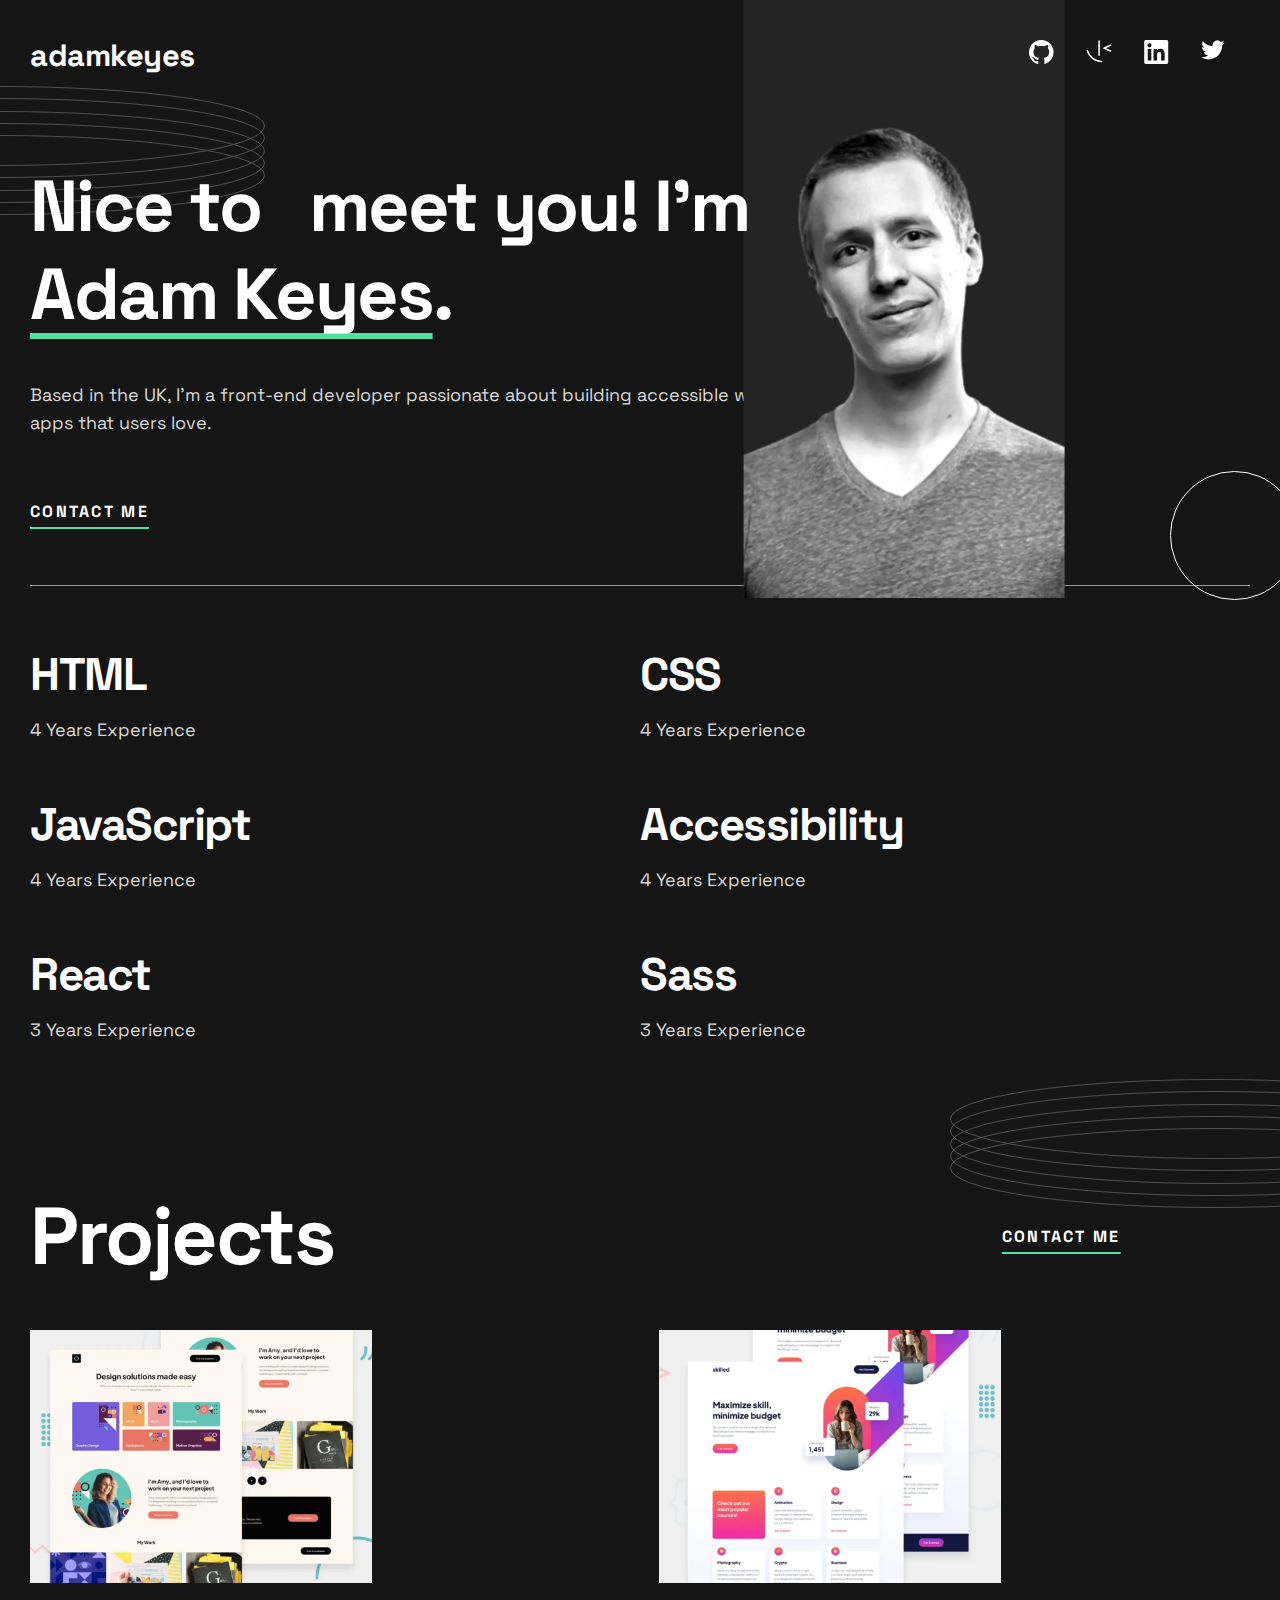
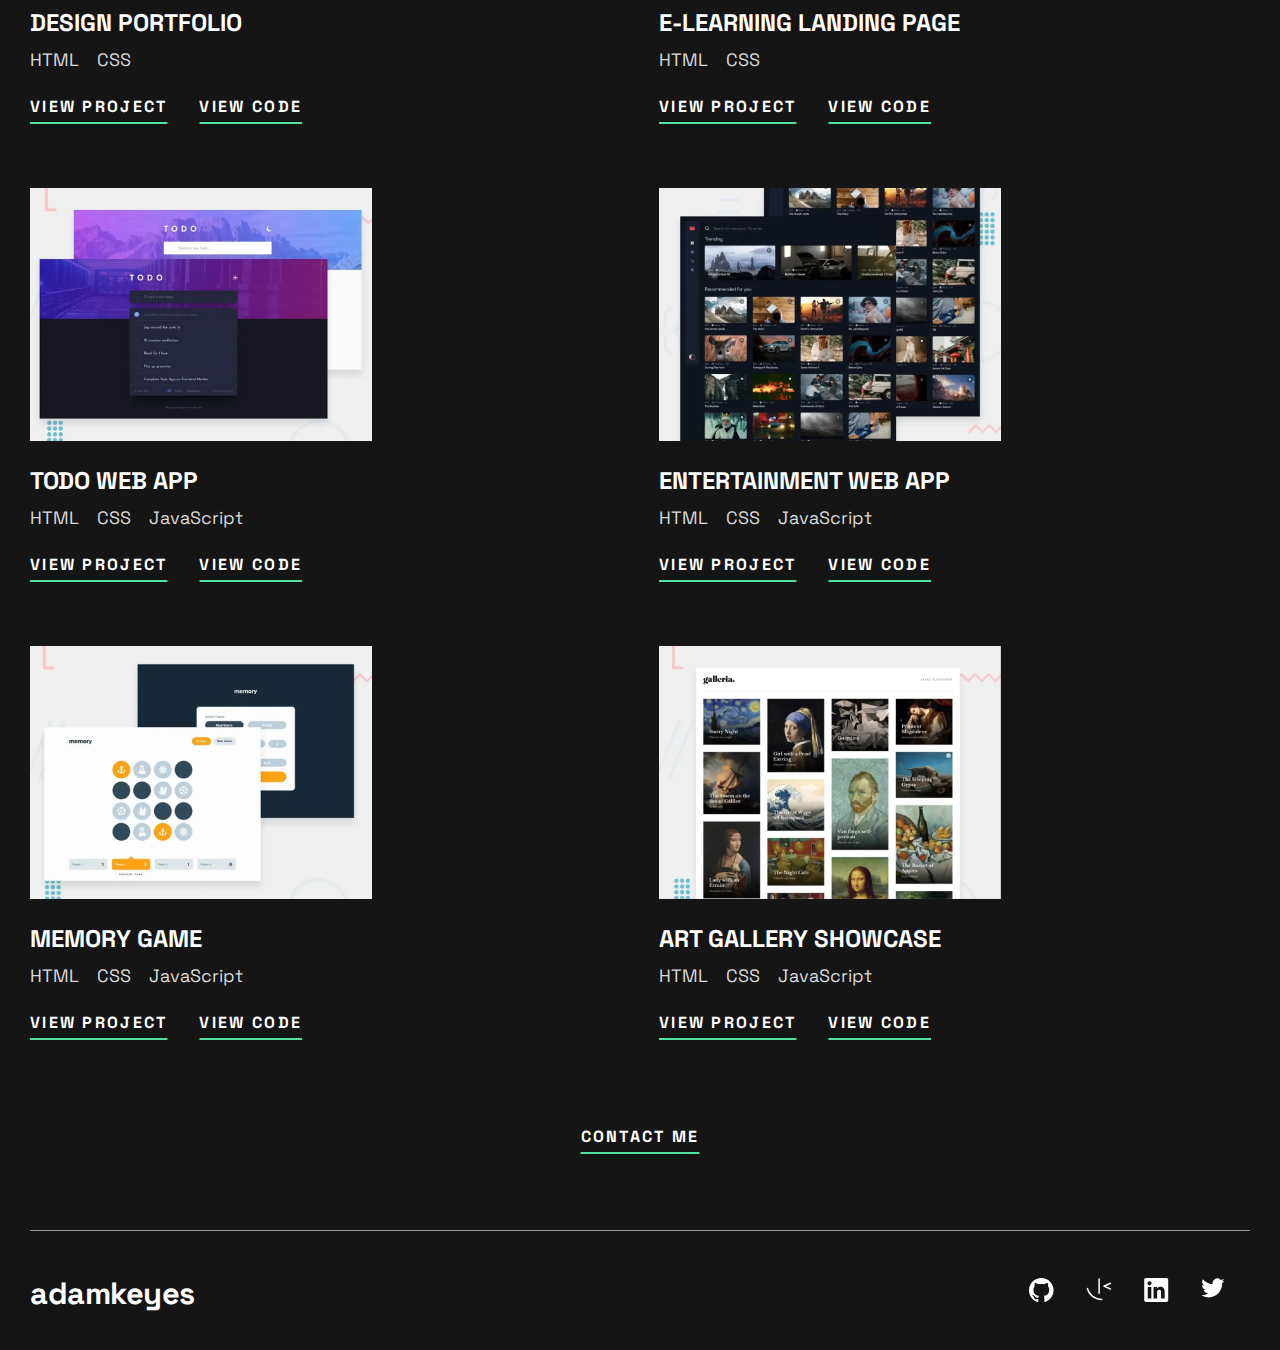
==== commit 2e0a11ab: "tablet responsive design addition" ====
--- a/index.html
+++ b/index.html
@@ -95,8 +95,8 @@
       <header class="hero-section">
         <div class="hero-section__text-content-container">
           <h1 class="hero-section__heading heading-xl">
-            Nice to meet you! I'm
-            <span class="hero-section__heading-highlight">Adam Keyes</span>.
+            <span class="hero-section__heading--tablet">Nice to</span> meet you!
+            I'm <span class="hero-section__heading-highlight">Adam Keyes</span>.
           </h1>
           <p class="hero-section__body body">
             Based in the UK, I'm a front-end developer passionate about building
@@ -107,14 +107,12 @@
 
         <picture class="hero-section__profile-picture-container">
           <source
-            media="(min-width: )"
+            media="(min-width: 768px)"
             srcset="./starter-code/assets/images/image-profile-tablet.webp"
-            sizes="322x600"
           />
           <source
-            media="(min-width: )"
+            media="(min-width: 375px)"
             srcset="./starter-code/assets/images/image-profile-mobile.webp"
-            sizes="174x383"
           />
           <img
             class="hero-section__image"
@@ -197,11 +195,13 @@
               <a class="projects-section__repo-link link" href="">View code</a>
             </div>
             <!-- Base Thumbnail -->
+
             <img
               class="projects-section__project-thumbnail"
               src="./starter-code/assets/images/thumbnail-project-1-large.webp"
               alt="Thumbnail of Design Portfolio project"
             />
+
             <div class="projects-section__project-info-container">
               <h3 class="projects-section__project-name heading-m">
                 Design portfolio
@@ -209,6 +209,14 @@
               <div class="projects-section__project-skill-bodys-container">
                 <p class="projects-section__project-skill body">HTML</p>
                 <p class="projects-section__project-skill body">CSS</p>
+              </div>
+              <div class="projects-section__project-links-container">
+                <a class="projects-section__live-site-link link" href="#"
+                  >View project</a
+                >
+                <a class="projects-section__repo-link link" href=""
+                  >View code</a
+                >
               </div>
             </div>
           </div>
@@ -236,6 +244,14 @@
                 <p class="projects-section__project-skill body">HTML</p>
                 <p class="projects-section__project-skill body">CSS</p>
               </div>
+              <div class="projects-section__project-links-container">
+                <a class="projects-section__live-site-link link" href="#"
+                  >View project</a
+                >
+                <a class="projects-section__repo-link link" href=""
+                  >View code</a
+                >
+              </div>
             </div>
           </div>
 
@@ -263,6 +279,14 @@
                 <p class="projects-section__project-skill body">CSS</p>
                 <p class="projects-section__project-skill body">JavaScript</p>
               </div>
+              <div class="projects-section__project-links-container">
+                <a class="projects-section__live-site-link link" href="#"
+                  >View project</a
+                >
+                <a class="projects-section__repo-link link" href=""
+                  >View code</a
+                >
+              </div>
             </div>
           </div>
 
@@ -290,6 +314,14 @@
                 <p class="projects-section__project-skill body">CSS</p>
                 <p class="projects-section__project-skill body">JavaScript</p>
               </div>
+              <div class="projects-section__project-links-container">
+                <a class="projects-section__live-site-link link" href="#"
+                  >View project</a
+                >
+                <a class="projects-section__repo-link link" href=""
+                  >View code</a
+                >
+              </div>
             </div>
           </div>
 
@@ -317,6 +349,14 @@
                 <p class="projects-section__project-skill body">CSS</p>
                 <p class="projects-section__project-skill body">JavaScript</p>
               </div>
+              <div class="projects-section__project-links-container">
+                <a class="projects-section__live-site-link link" href="#"
+                  >View project</a
+                >
+                <a class="projects-section__repo-link link" href=""
+                  >View code</a
+                >
+              </div>
             </div>
           </div>
 
@@ -343,6 +383,14 @@
                 <p class="projects-section__project-skill body">HTML</p>
                 <p class="projects-section__project-skill body">CSS</p>
                 <p class="projects-section__project-skill body">JavaScript</p>
+              </div>
+              <div class="projects-section__project-links-container">
+                <a class="projects-section__live-site-link link" href="#"
+                  >View project</a
+                >
+                <a class="projects-section__repo-link link" href=""
+                  >View code</a
+                >
               </div>
             </div>
           </div>
--- a/styles.css
+++ b/styles.css
@@ -67,6 +67,7 @@
 
 .link {
   font-family: "Space Grotesk";
+  text-wrap: nowrap;
   font-size: 1rem;
   font-weight: 700;
   line-height: 1.625rem;
@@ -94,6 +95,9 @@
 }
 
 /* Layout Design */
+html {
+  overflow-x: hidden;
+}
 
 body {
   overflow-x: hidden;
@@ -103,6 +107,7 @@
   align-items: center;
   position: relative;
   background-color: var(--black);
+  width: 100%;
   padding: 2.5rem 11.458333333333333%;
 }
 
@@ -141,6 +146,7 @@
 
 .main-content {
   overflow-x: hidden;
+  width: 100%;
 }
 
 /* Hero Section */
@@ -148,6 +154,7 @@
 .hero-section {
   margin-top: 7.9375rem;
   min-height: max-content;
+  max-width: 100%;
 }
 
 .hero-section__pattern-circle {
@@ -191,6 +198,7 @@
 
 .hero-section__image {
   block-size: 45rem;
+  width: 28.4375rem;
   position: absolute;
   top: 0;
   left: 57.63888888888889%;
@@ -245,7 +253,7 @@
   display: grid;
   width: 100%;
   justify-content: space-around;
-  grid-template-columns: repeat(2, 33.75rem);
+  grid-template-columns: repeat(2, 1fr);
   grid-template-rows: repeat(3, 30.4375rem);
   gap: 4.3125rem 2.702702702702703%;
 }
@@ -253,6 +261,10 @@
 .projects-section__single-project-container {
   block-size: 100%;
   position: relative;
+}
+
+.projects-section__project-links-container {
+  display: none;
 }
 
 .projects-section__project-thumbnail-overlay {
@@ -360,7 +372,6 @@
   top: 0;
 }
 
-
 .contact-section__form-error-message {
   margin-left: 58%;
   padding-top: 0.5rem;
@@ -382,7 +393,6 @@
   transition: all 0.6s ease 0s;
 }
 
-
 .contact-section__form-input:focus {
   outline: none;
 }
@@ -401,3 +411,107 @@
 .contact-page__footer {
   width: 100%;
 }
+
+/* Tablet Media Queries */
+
+@media only screen and (min-width: 26.5625em) and (max-width: 80em) {
+  /* Body Layout */
+
+  body {
+    padding-inline: 1.875rem;
+  }
+
+  /* Hero Section */
+
+  .hero-section {
+    margin-top: 5.625rem;
+  }
+
+  .hero-section__pattern-circle {
+    left: 91.40625%;
+    top: 29.437rem;
+  }
+
+  .hero-section__pattern-rings {
+    top: 5.375rem;
+    left: -16.5625rem;
+  }
+
+  .hero-section__image {
+    width: 20.125rem;
+    height: auto;
+    left: 58.03125%;
+  }
+
+  .hero-section__text-content-container {
+    max-inline-size: 62.85310734463277%;
+  }
+
+  .hero-section__heading {
+    font-size: 4.5rem;
+    letter-spacing: -0.128125rem;
+    inline-size: 100%;
+    text-wrap: wrap;
+  }
+
+  .hero-section__heading--tablet {
+    padding-right: 2rem;
+  }
+
+  .hero-section__body {
+    inline-size: 98.37667384690547%;
+    margin-bottom: 2.125rem;
+  }
+
+  /* Experience Section */
+
+  .experience-section {
+    margin-top: 3.75rem;
+    grid-template-columns: repeat(2, 1fr);
+    grid-template-rows: repeat(3, 3fr);
+    gap: 3.25rem 0;
+    padding-right: 0;
+    padding-top: 3.75rem;
+    margin-bottom: 6.25rem;
+  }
+
+  .experience-section__pattern-rings {
+    top: 67.4375rem;
+    left: 74.21875%;
+  }
+
+  /* Projects Section */
+
+  .projects-section__header-section {
+    column-gap: 44.2090395480226%;
+  }
+
+  .projects-section__single-project-container {
+    max-height: 24.875rem;
+  }
+
+  .projects-section__project-thumbnail-overlay {
+    display: none;
+  }
+
+  .projects-section__project-collection-container {
+    grid-template-rows: repeat(3, 24.875rem);
+    gap: 3.75rem 3.107344632768362%;
+  }
+
+  .projects-section__project-links-container {
+    display: flex;
+    column-gap: 2rem;
+    margin-top: 1.25rem;
+  }
+
+  .project-section__thumbnail-container {
+    width: fit-content;
+    height: auto;
+  }
+
+  .projects-section__project-thumbnail {
+    width: auto;
+    height: 15.8125rem;
+  }
+}
